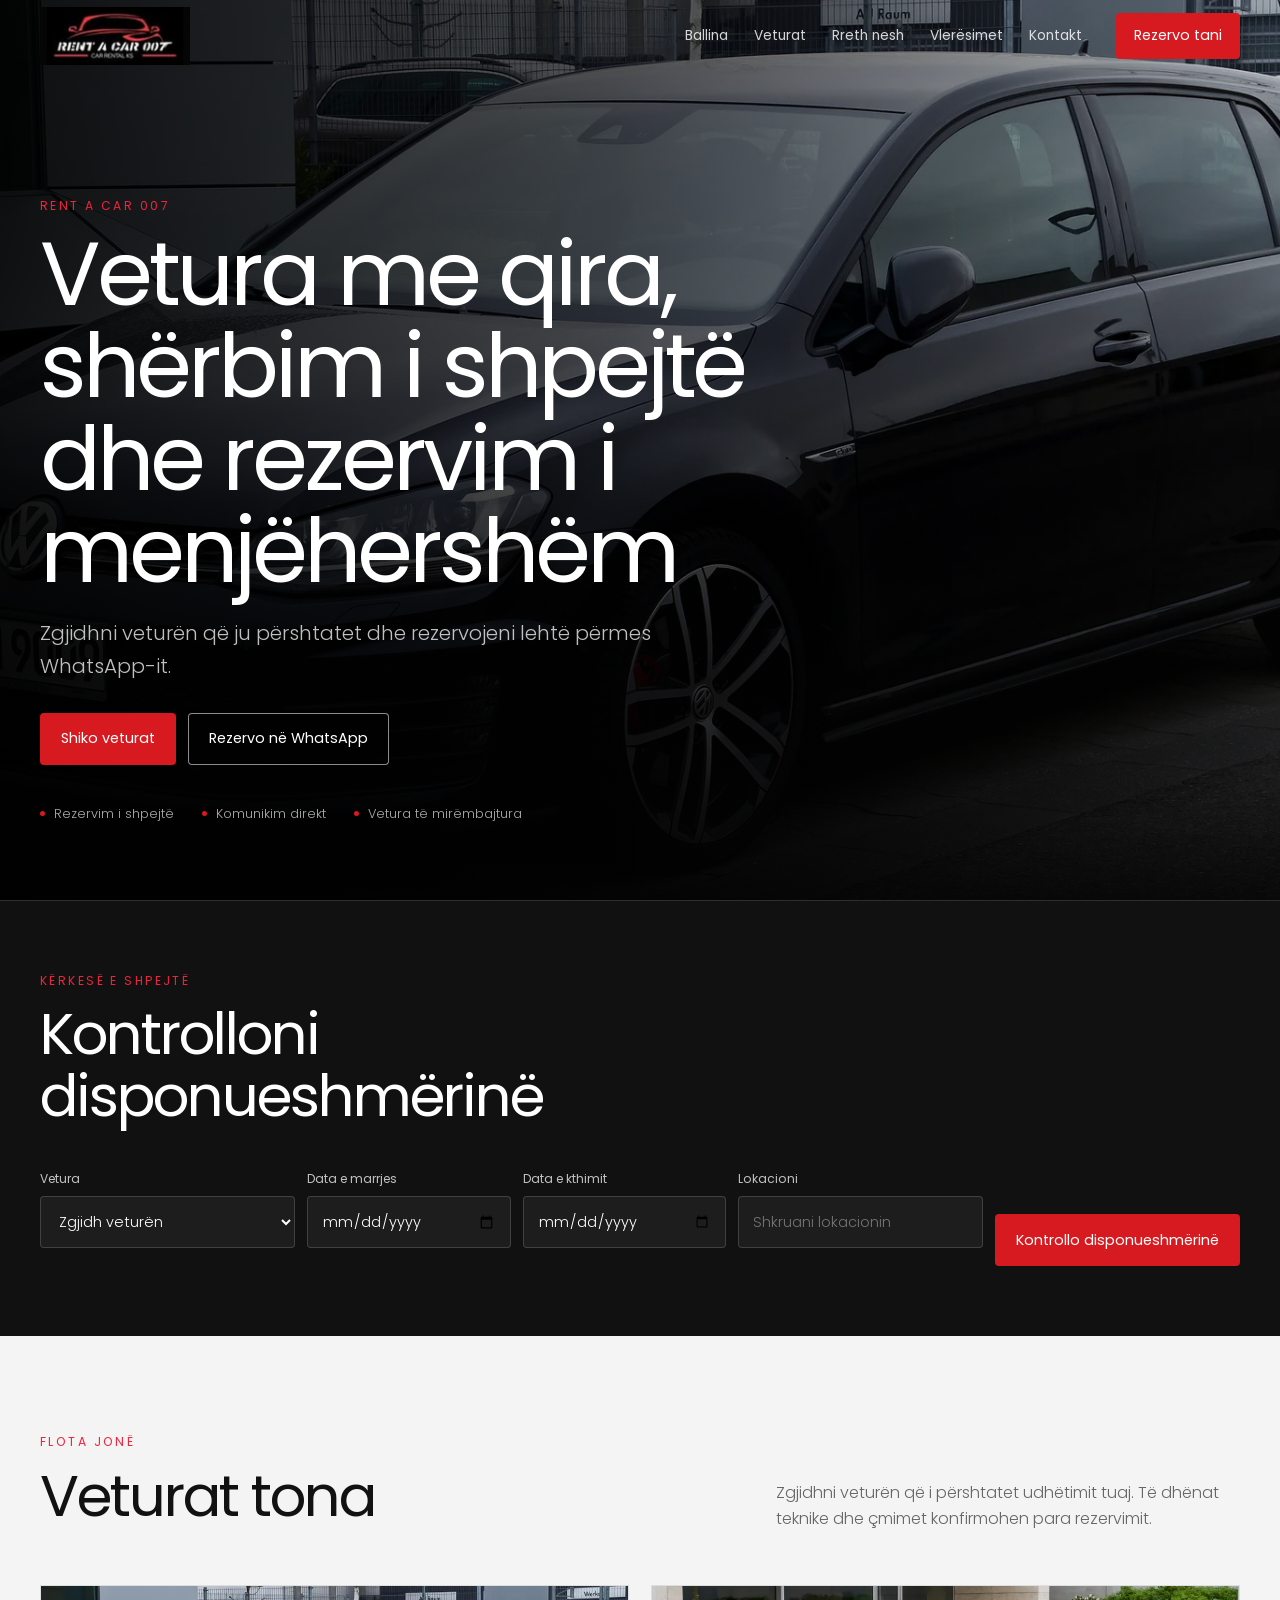
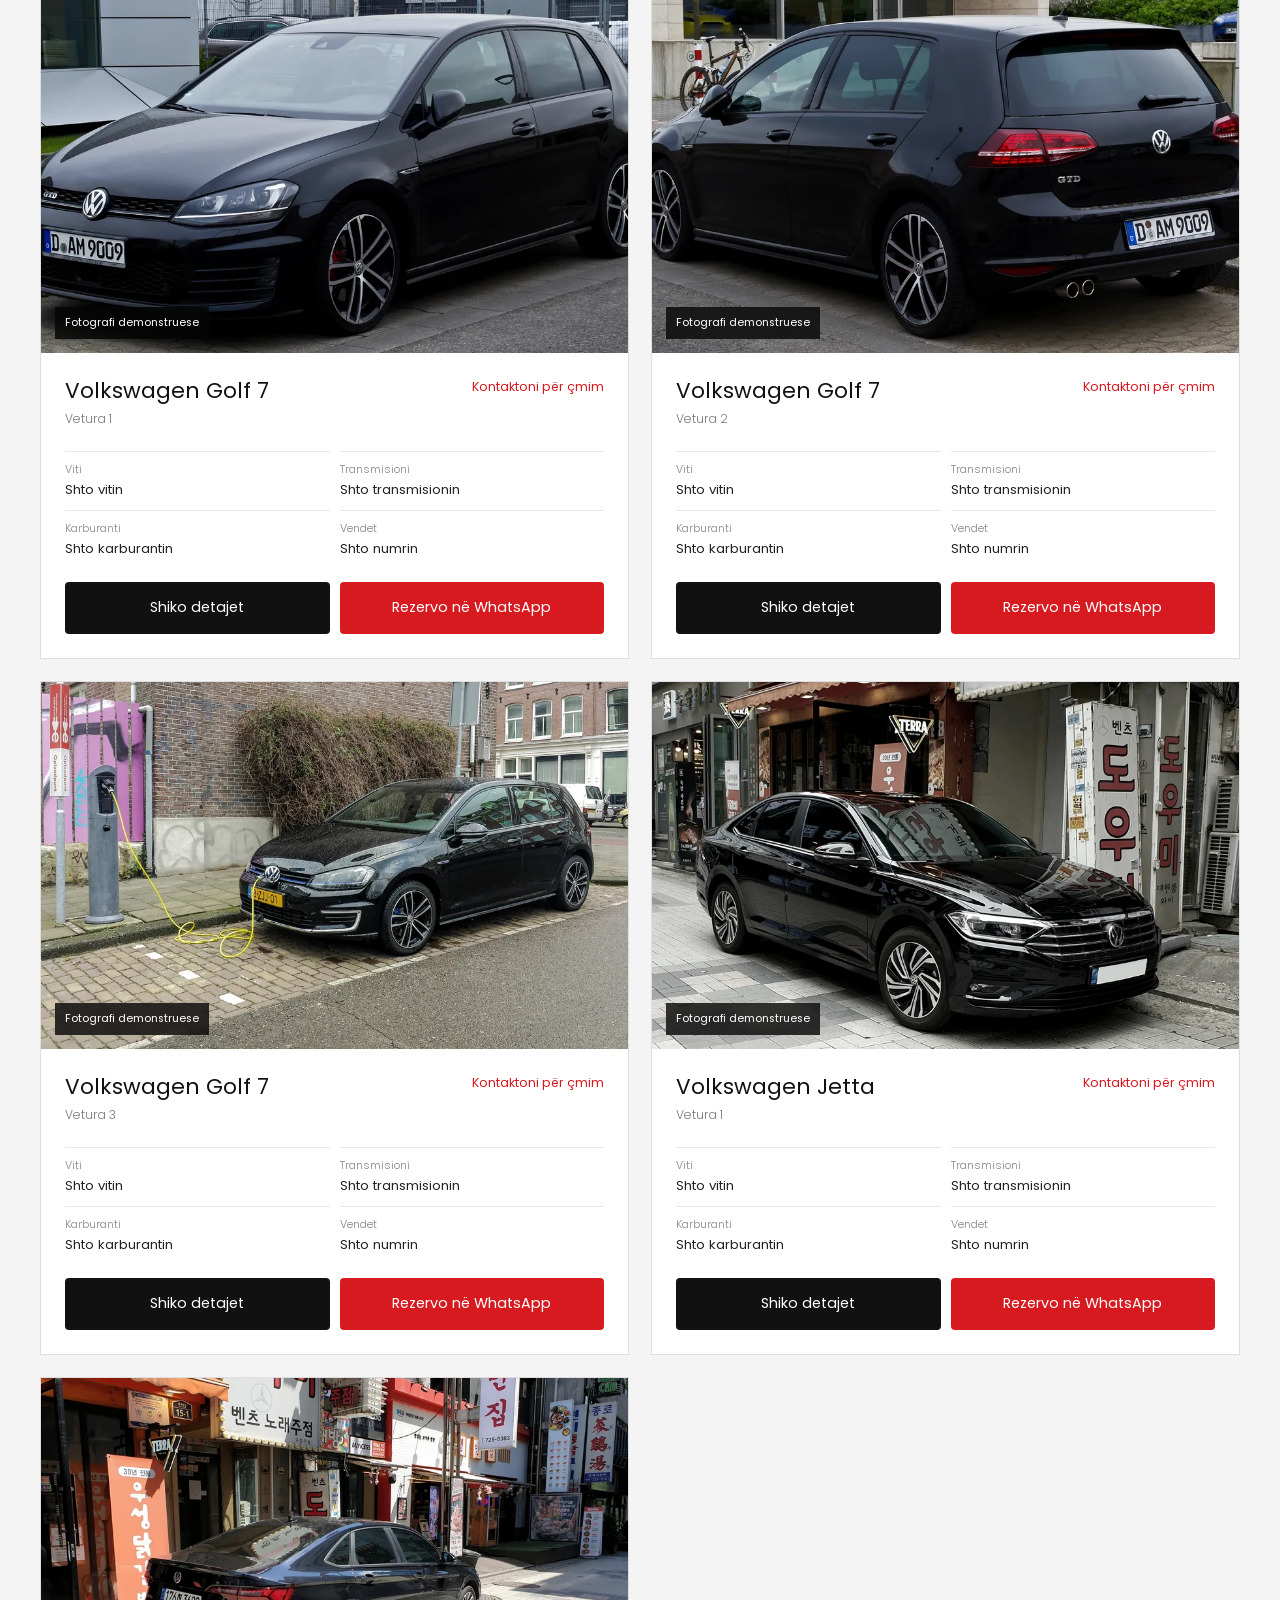
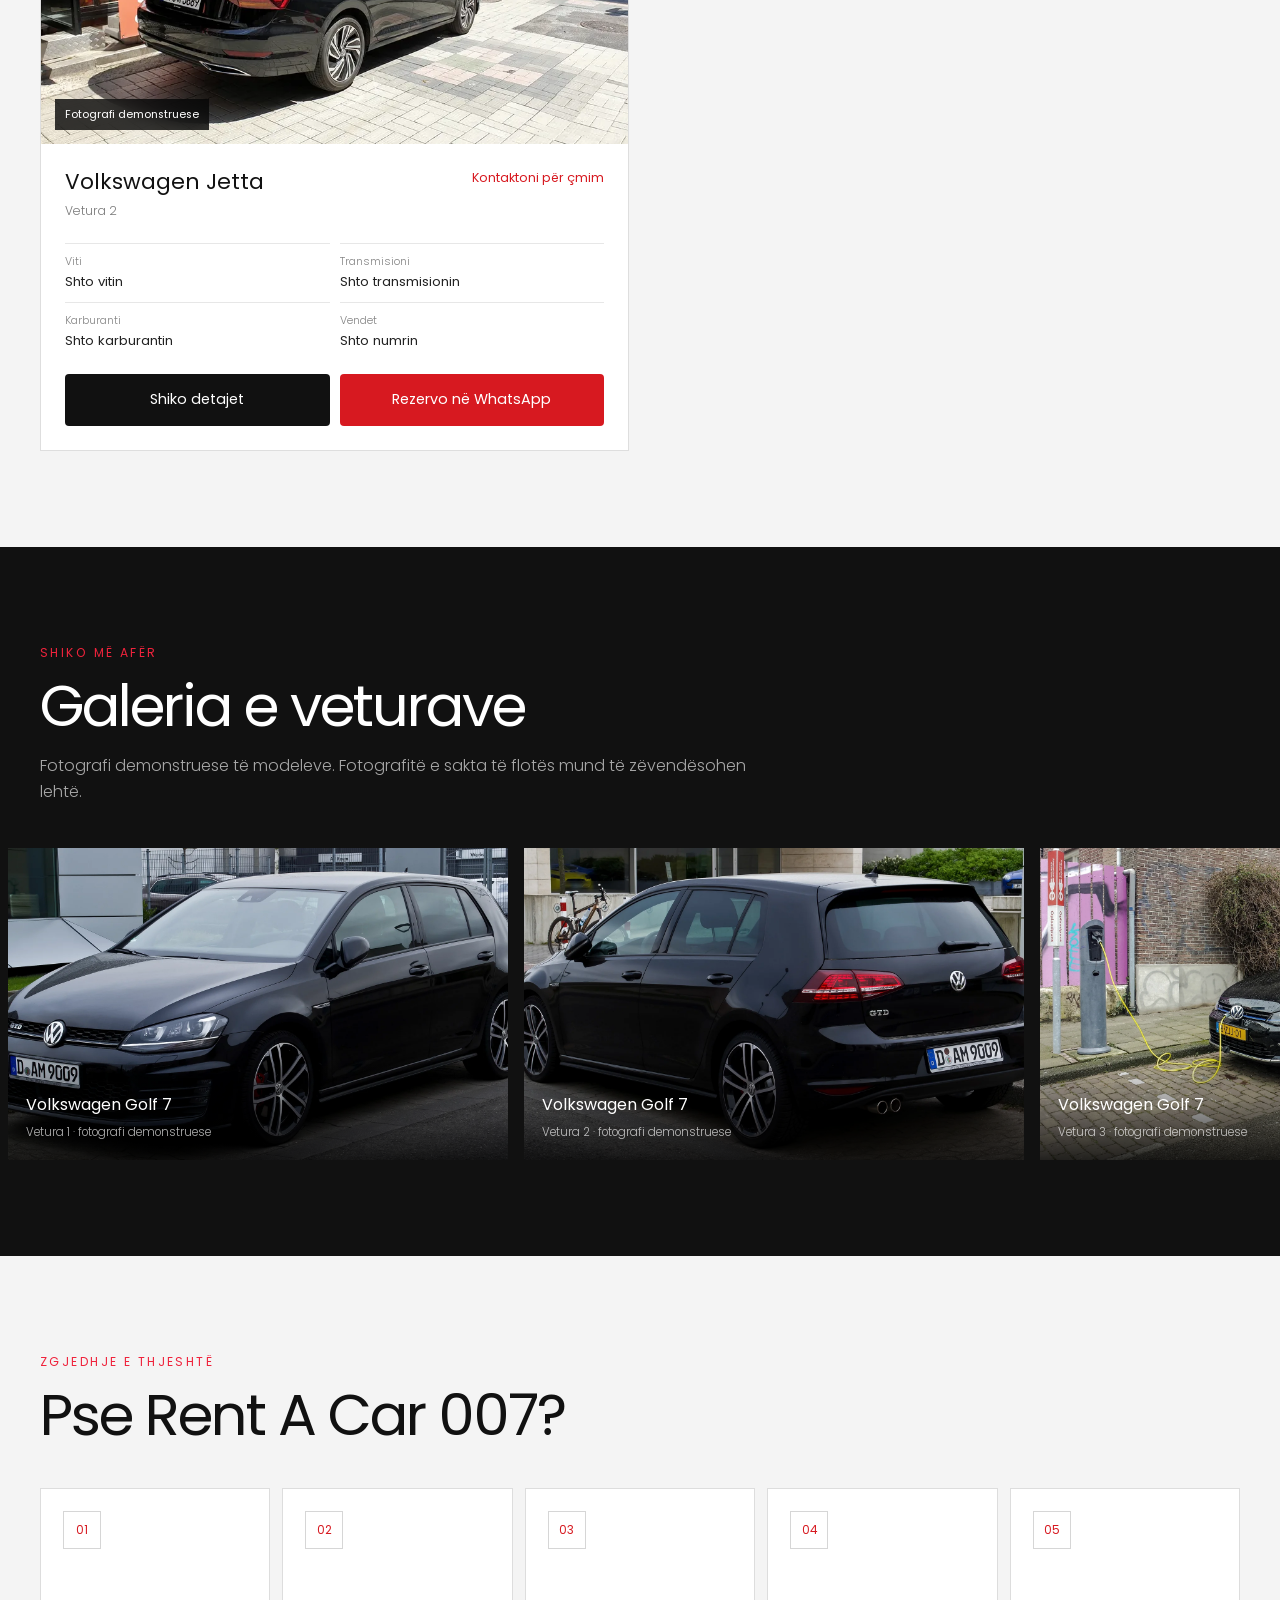
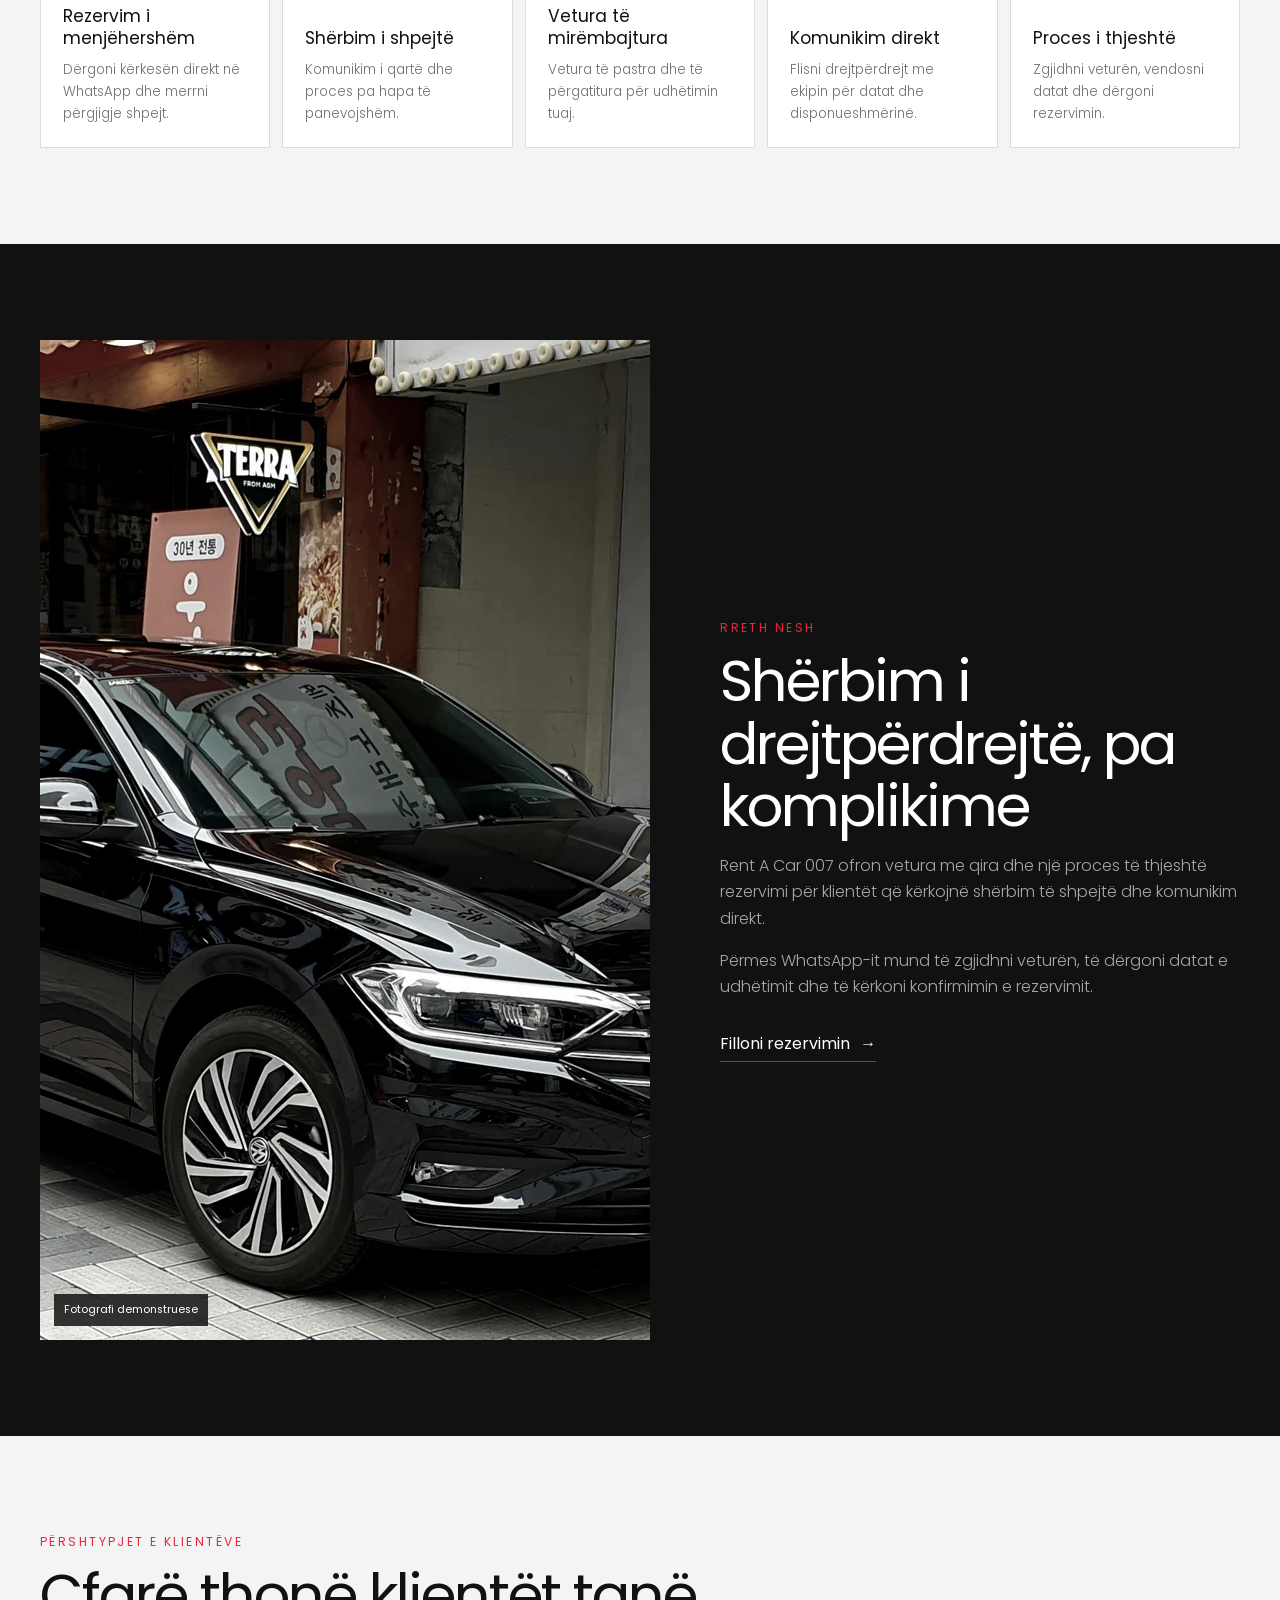
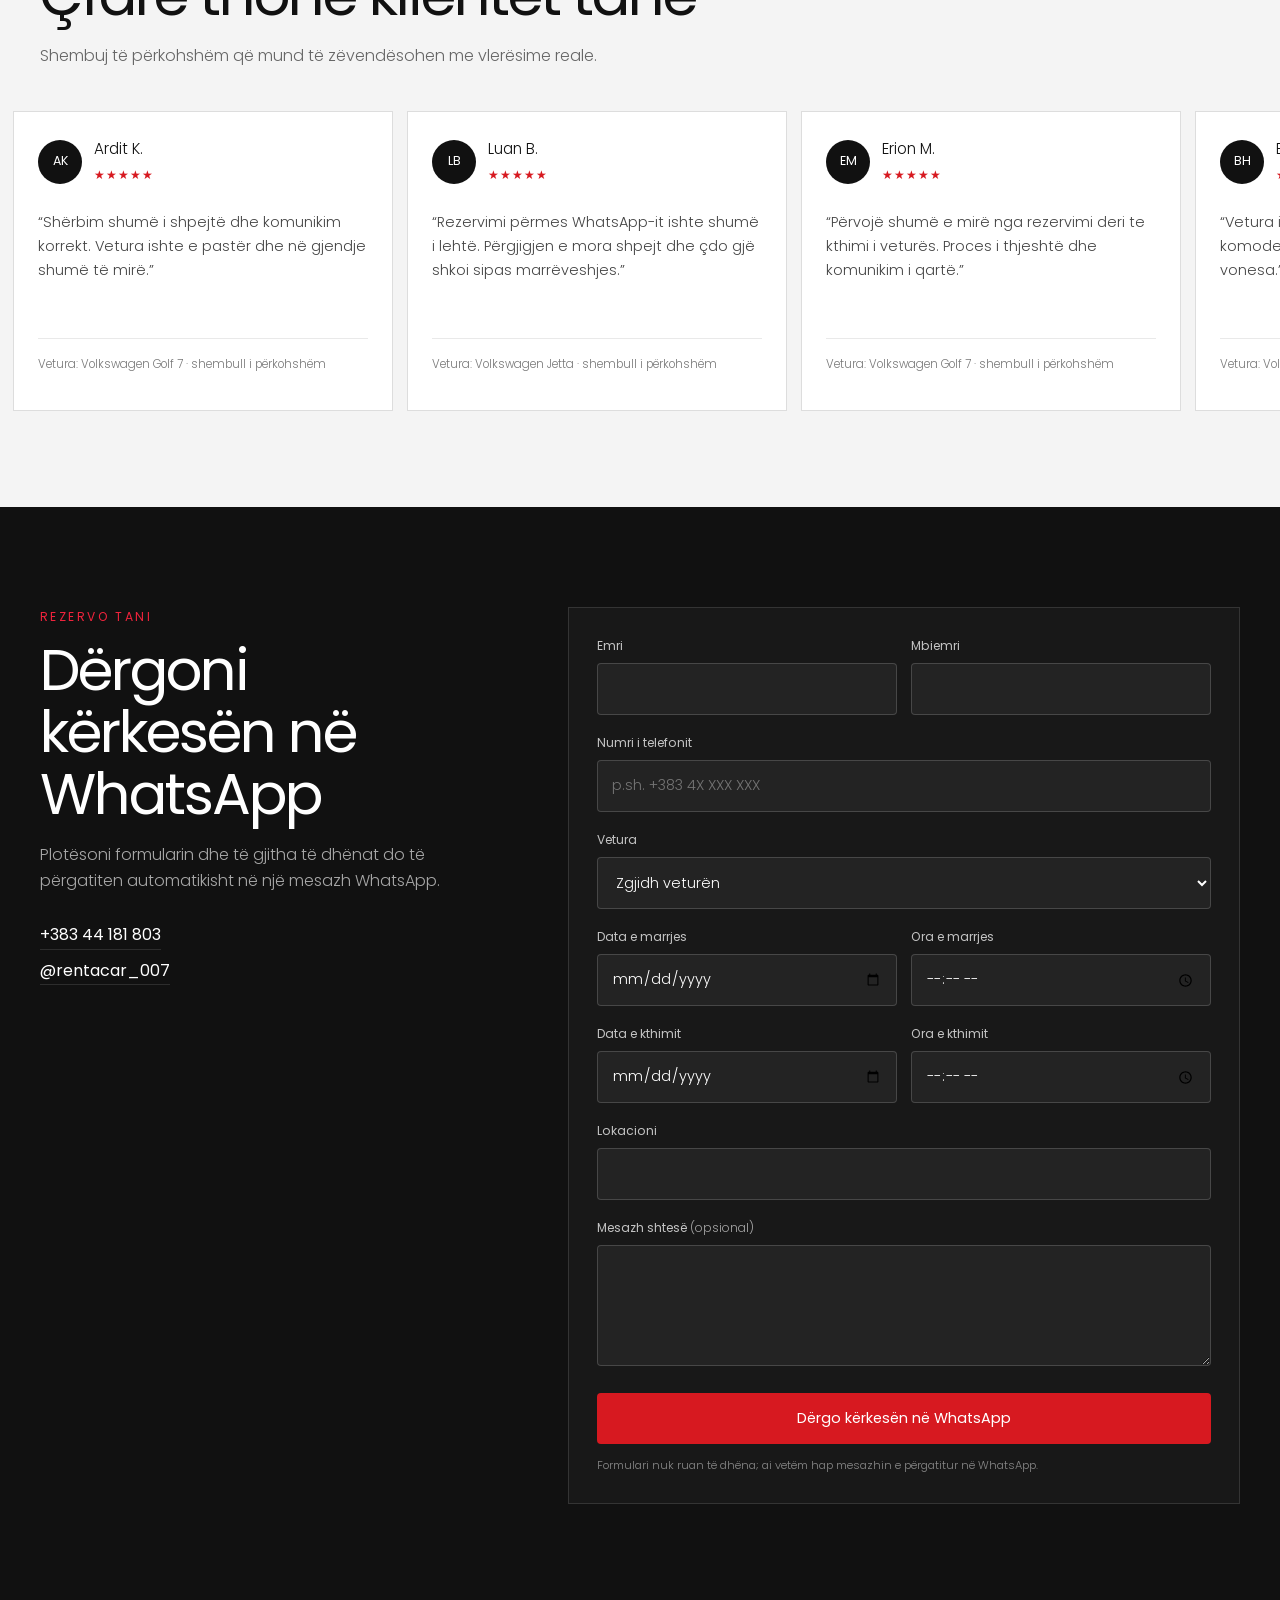
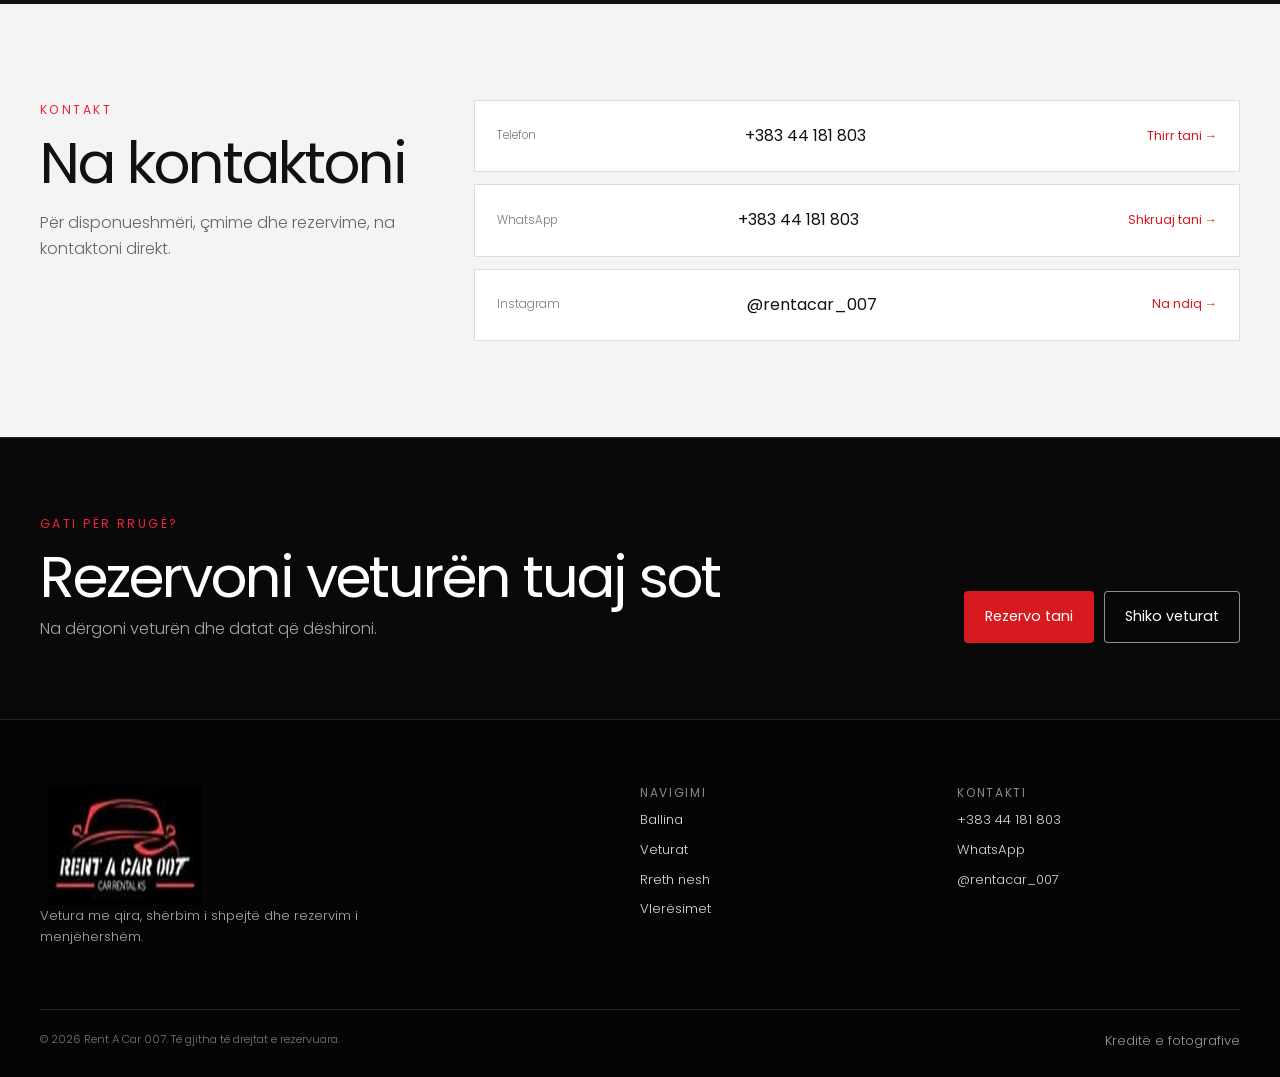
==== index.html @ 832dd508 "x" ====
<!doctype html>
<html lang="sq">
<head>
  <meta charset="utf-8">
  <meta name="viewport" content="width=device-width, initial-scale=1, viewport-fit=cover">
  <meta name="theme-color" content="#050505">
  <meta name="description" content="Rent A Car 007 — vetura me qira, shërbim i shpejtë dhe rezervim i menjëhershëm përmes WhatsApp-it.">
  <meta property="og:title" content="Rent A Car 007 | Vetura me qira">
  <meta property="og:description" content="Zgjidhni veturën dhe rezervojeni shpejt përmes WhatsApp-it.">
  <meta property="og:image" content="assets/images/golf-front.webp">
  <title>Rent A Car 007 | Vetura me qira</title>
  <link rel="icon" href="assets/images/favicon.png">
  <link rel="preconnect" href="https://fonts.googleapis.com">
  <link rel="preconnect" href="https://fonts.gstatic.com" crossorigin>
  <link href="https://fonts.googleapis.com/css2?family=Poppins:wght@300;400&display=swap" rel="stylesheet">
  <link rel="stylesheet" href="styles.css">
</head>
<body>
  <a class="skip-link" href="#main">Kalo te përmbajtja</a>

  <header class="site-header" id="header">
    <div class="container header-inner">
      <a class="brand" href="#ballina" aria-label="Rent A Car 007 — Ballina">
        <img src="assets/images/logo-header.webp" alt="Logo Rent A Car 007" width="310" height="120">
      </a>

      <nav class="desktop-nav" aria-label="Navigimi kryesor">
        <a href="#ballina">Ballina</a>
        <a href="#veturat">Veturat</a>
        <a href="#rreth-nesh">Rreth nesh</a>
        <a href="#vleresimet">Vlerësimet</a>
        <a href="#kontakt">Kontakt</a>
      </nav>

      <a class="button button-primary desktop-cta" href="#rezervimi">Rezervo tani</a>

      <button class="menu-toggle" type="button" aria-label="Hap menynë" aria-expanded="false" aria-controls="mobile-menu">
        <span></span><span></span><span></span>
      </button>
    </div>

    <div class="mobile-menu" id="mobile-menu" hidden>
      <nav aria-label="Navigimi në telefon">
        <a href="#ballina">Ballina</a>
        <a href="#veturat">Veturat</a>
        <a href="#rreth-nesh">Rreth nesh</a>
        <a href="#vleresimet">Vlerësimet</a>
        <a href="#kontakt">Kontakt</a>
        <a class="button button-primary" href="#rezervimi">Rezervo tani</a>
      </nav>
    </div>
  </header>

  <main id="main">
    <section class="hero" id="ballina" aria-labelledby="hero-title">
      <div class="hero-media" role="img" aria-label="Volkswagen Golf 7 i zi"></div>
      <div class="hero-shade"></div>
      <div class="container hero-content reveal">
        <p class="eyebrow">RENT A CAR 007</p>
        <h1 id="hero-title">Vetura me qira, shërbim i shpejtë dhe rezervim i menjëhershëm</h1>
        <p class="hero-copy">Zgjidhni veturën që ju përshtatet dhe rezervojeni lehtë përmes WhatsApp-it.</p>
        <div class="hero-actions">
          <a class="button button-primary" href="#veturat">Shiko veturat</a>
          <a class="button button-outline whatsapp-link" href="https://wa.me/38344181803?text=P%C3%ABrsh%C3%ABndetje%20Rent%20A%20Car%20007%2C%20jam%20i%20interesuar%20t%C3%AB%20rezervoj%20nj%C3%AB%20vetur%C3%AB.%20Ju%20lutem%20m%C3%AB%20tregoni%20cilat%20vetura%20jan%C3%AB%20t%C3%AB%20lira." target="_blank" rel="noopener">Rezervo në WhatsApp</a>
        </div>
        <div class="trust-row" aria-label="Përparësitë kryesore">
          <span>Rezervim i shpejtë</span>
          <span>Komunikim direkt</span>
          <span>Vetura të mirëmbajtura</span>
        </div>
      </div>
    </section>

    <section class="quick-booking section-dark" aria-labelledby="quick-title">
      <div class="container">
        <div class="section-heading reveal">
          <p class="eyebrow">KËRKESË E SHPEJTË</p>
          <h2 id="quick-title">Kontrolloni disponueshmërinë</h2>
        </div>
        <form class="booking-grid js-whatsapp-form reveal" data-form-type="quick" novalidate>
          <div class="field">
            <label for="quick-car">Vetura</label>
            <select id="quick-car" name="car" required>
              <option value="">Zgjidh veturën</option>
            </select>
            <small class="error"></small>
          </div>
          <div class="field">
            <label for="quick-pickup-date">Data e marrjes</label>
            <input id="quick-pickup-date" name="pickupDate" type="date" required>
            <small class="error"></small>
          </div>
          <div class="field">
            <label for="quick-return-date">Data e kthimit</label>
            <input id="quick-return-date" name="returnDate" type="date" required>
            <small class="error"></small>
          </div>
          <div class="field">
            <label for="quick-location">Lokacioni</label>
            <input id="quick-location" name="location" type="text" placeholder="Shkruani lokacionin" required>
            <small class="error"></small>
          </div>
          <button class="button button-primary booking-submit" type="submit">Kontrollo disponueshmërinë</button>
        </form>
      </div>
    </section>

    <section class="section" id="veturat" aria-labelledby="fleet-title">
      <div class="container">
        <div class="section-heading split-heading reveal">
          <div>
            <p class="eyebrow">FLOTA JONË</p>
            <h2 id="fleet-title">Veturat tona</h2>
          </div>
          <p>Zgjidhni veturën që i përshtatet udhëtimit tuaj. Të dhënat teknike dhe çmimet konfirmohen para rezervimit.</p>
        </div>
        <div class="fleet-grid" id="fleet-grid"></div>
      </div>
    </section>

    <section class="gallery-section section-dark" aria-labelledby="gallery-title">
      <div class="container">
        <div class="section-heading reveal">
          <p class="eyebrow">SHIKO MË AFËR</p>
          <h2 id="gallery-title">Galeria e veturave</h2>
          <p>Fotografi demonstruese të modeleve. Fotografitë e sakta të flotës mund të zëvendësohen lehtë.</p>
        </div>
      </div>
      <div class="marquee-shell js-marquee" data-speed="36" aria-label="Galeria lëvizëse e veturave">
        <div class="marquee-track gallery-track" id="gallery-track"></div>
      </div>
    </section>

    <section class="section benefits-section" aria-labelledby="benefits-title">
      <div class="container">
        <div class="section-heading reveal">
          <p class="eyebrow">ZGJEDHJE E THJESHTË</p>
          <h2 id="benefits-title">Pse Rent A Car 007?</h2>
        </div>
        <div class="benefit-grid">
          <article class="benefit-card reveal">
            <span class="line-icon" aria-hidden="true">01</span>
            <h3>Rezervim i menjëhershëm</h3>
            <p>Dërgoni kërkesën direkt në WhatsApp dhe merrni përgjigje shpejt.</p>
          </article>
          <article class="benefit-card reveal">
            <span class="line-icon" aria-hidden="true">02</span>
            <h3>Shërbim i shpejtë</h3>
            <p>Komunikim i qartë dhe proces pa hapa të panevojshëm.</p>
          </article>
          <article class="benefit-card reveal">
            <span class="line-icon" aria-hidden="true">03</span>
            <h3>Vetura të mirëmbajtura</h3>
            <p>Vetura të pastra dhe të përgatitura për udhëtimin tuaj.</p>
          </article>
          <article class="benefit-card reveal">
            <span class="line-icon" aria-hidden="true">04</span>
            <h3>Komunikim direkt</h3>
            <p>Flisni drejtpërdrejt me ekipin për datat dhe disponueshmërinë.</p>
          </article>
          <article class="benefit-card reveal">
            <span class="line-icon" aria-hidden="true">05</span>
            <h3>Proces i thjeshtë</h3>
            <p>Zgjidhni veturën, vendosni datat dhe dërgoni rezervimin.</p>
          </article>
        </div>
      </div>
    </section>

    <section class="about-section section-dark" id="rreth-nesh" aria-labelledby="about-title">
      <div class="container about-grid">
        <div class="about-media reveal">
          <img src="assets/images/jetta-front.webp" alt="Volkswagen Jetta i zi" width="1600" height="1000" loading="lazy">
          <span class="photo-note">Fotografi demonstruese</span>
        </div>
        <div class="about-copy reveal">
          <p class="eyebrow">RRETH NESH</p>
          <h2 id="about-title">Shërbim i drejtpërdrejtë, pa komplikime</h2>
          <p>Rent A Car 007 ofron vetura me qira dhe një proces të thjeshtë rezervimi për klientët që kërkojnë shërbim të shpejtë dhe komunikim direkt.</p>
          <p>Përmes WhatsApp-it mund të zgjidhni veturën, të dërgoni datat e udhëtimit dhe të kërkoni konfirmimin e rezervimit.</p>
          <a class="text-link" href="#rezervimi">Filloni rezervimin <span aria-hidden="true">→</span></a>
        </div>
      </div>
    </section>

    <section class="section reviews-section" id="vleresimet" aria-labelledby="reviews-title">
      <div class="container">
        <div class="section-heading reveal">
          <p class="eyebrow">PËRSHTYPJET E KLIENTËVE</p>
          <h2 id="reviews-title">Çfarë thonë klientët tanë</h2>
          <p>Shembuj të përkohshëm që mund të zëvendësohen me vlerësime reale.</p>
        </div>
      </div>
      <div class="marquee-shell js-marquee" data-speed="24" aria-label="Vlerësime lëvizëse të klientëve">
        <div class="marquee-track review-track" id="review-track"></div>
      </div>
    </section>

    <section class="reservation-section section-dark" id="rezervimi" aria-labelledby="reservation-title">
      <div class="container reservation-grid">
        <div class="reservation-intro reveal">
          <p class="eyebrow">REZERVO TANI</p>
          <h2 id="reservation-title">Dërgoni kërkesën në WhatsApp</h2>
          <p>Plotësoni formularin dhe të gjitha të dhënat do të përgatiten automatikisht në një mesazh WhatsApp.</p>
          <div class="reservation-contact">
            <a href="tel:+38344181803">+383 44 181 803</a>
            <a href="https://instagram.com/rentacar_007" target="_blank" rel="noopener">@rentacar_007</a>
          </div>
        </div>

        <form class="reservation-form js-whatsapp-form reveal" data-form-type="full" novalidate>
          <div class="form-two">
            <div class="field">
              <label for="first-name">Emri</label>
              <input id="first-name" name="firstName" type="text" autocomplete="given-name" required>
              <small class="error"></small>
            </div>
            <div class="field">
              <label for="last-name">Mbiemri</label>
              <input id="last-name" name="lastName" type="text" autocomplete="family-name" required>
              <small class="error"></small>
            </div>
          </div>
          <div class="field">
            <label for="phone">Numri i telefonit</label>
            <input id="phone" name="phone" type="tel" autocomplete="tel" placeholder="p.sh. +383 4X XXX XXX" required>
            <small class="error"></small>
          </div>
          <div class="field">
            <label for="full-car">Vetura</label>
            <select id="full-car" name="car" required>
              <option value="">Zgjidh veturën</option>
            </select>
            <small class="error"></small>
          </div>
          <div class="form-two">
            <div class="field">
              <label for="pickup-date">Data e marrjes</label>
              <input id="pickup-date" name="pickupDate" type="date" required>
              <small class="error"></small>
            </div>
            <div class="field">
              <label for="pickup-time">Ora e marrjes</label>
              <input id="pickup-time" name="pickupTime" type="time" required>
              <small class="error"></small>
            </div>
          </div>
          <div class="form-two">
            <div class="field">
              <label for="return-date">Data e kthimit</label>
              <input id="return-date" name="returnDate" type="date" required>
              <small class="error"></small>
            </div>
            <div class="field">
              <label for="return-time">Ora e kthimit</label>
              <input id="return-time" name="returnTime" type="time" required>
              <small class="error"></small>
            </div>
          </div>
          <div class="field">
            <label for="location">Lokacioni</label>
            <input id="location" name="location" type="text" required>
            <small class="error"></small>
          </div>
          <div class="field">
            <label for="message">Mesazh shtesë <span>(opsional)</span></label>
            <textarea id="message" name="message" rows="4"></textarea>
            <small class="error"></small>
          </div>
          <button class="button button-primary button-wide" type="submit">Dërgo kërkesën në WhatsApp</button>
          <p class="form-note">Formulari nuk ruan të dhëna; ai vetëm hap mesazhin e përgatitur në WhatsApp.</p>
        </form>
      </div>
    </section>

    <section class="section contact-section" id="kontakt" aria-labelledby="contact-title">
      <div class="container contact-grid">
        <div class="section-heading reveal">
          <p class="eyebrow">KONTAKT</p>
          <h2 id="contact-title">Na kontaktoni</h2>
          <p>Për disponueshmëri, çmime dhe rezervime, na kontaktoni direkt.</p>
        </div>
        <div class="contact-cards">
          <a class="contact-card reveal" href="tel:+38344181803">
            <span>Telefon</span>
            <strong>+383 44 181 803</strong>
            <em>Thirr tani →</em>
          </a>
          <a class="contact-card reveal" href="https://wa.me/38344181803" target="_blank" rel="noopener">
            <span>WhatsApp</span>
            <strong>+383 44 181 803</strong>
            <em>Shkruaj tani →</em>
          </a>
          <a class="contact-card reveal" href="https://instagram.com/rentacar_007" target="_blank" rel="noopener">
            <span>Instagram</span>
            <strong>@rentacar_007</strong>
            <em>Na ndiq →</em>
          </a>
        </div>
      </div>
    </section>

    <section class="final-cta">
      <div class="container final-cta-inner reveal">
        <div>
          <p class="eyebrow">GATI PËR RRUGË?</p>
          <h2>Rezervoni veturën tuaj sot</h2>
          <p>Na dërgoni veturën dhe datat që dëshironi.</p>
        </div>
        <div class="final-actions">
          <a class="button button-primary" href="#rezervimi">Rezervo tani</a>
          <a class="button button-outline" href="#veturat">Shiko veturat</a>
        </div>
      </div>
    </section>
  </main>

  <footer class="site-footer">
    <div class="container footer-grid">
      <div class="footer-brand">
        <img src="assets/images/logo-header.webp" alt="Rent A Car 007" width="310" height="120" loading="lazy">
        <p>Vetura me qira, shërbim i shpejtë dhe rezervim i menjëhershëm.</p>
      </div>
      <div>
        <h3>Navigimi</h3>
        <a href="#ballina">Ballina</a>
        <a href="#veturat">Veturat</a>
        <a href="#rreth-nesh">Rreth nesh</a>
        <a href="#vleresimet">Vlerësimet</a>
      </div>
      <div>
        <h3>Kontakti</h3>
        <a href="tel:+38344181803">+383 44 181 803</a>
        <a href="https://wa.me/38344181803" target="_blank" rel="noopener">WhatsApp</a>
        <a href="https://instagram.com/rentacar_007" target="_blank" rel="noopener">@rentacar_007</a>
      </div>
    </div>
    <div class="container footer-bottom">
      <p>© 2026 Rent A Car 007. Të gjitha të drejtat e rezervuara.</p>
      <a href="credits.html">Kreditë e fotografive</a>
    </div>
  </footer>

  <a class="mobile-whatsapp" href="https://wa.me/38344181803?text=P%C3%ABrsh%C3%ABndetje%20Rent%20A%20Car%20007%2C%20d%C3%ABshiroj%20t%C3%AB%20rezervoj%20nj%C3%AB%20vetur%C3%AB." target="_blank" rel="noopener" aria-label="Rezervo në WhatsApp">
    <span aria-hidden="true">◉</span> Rezervo në WhatsApp
  </a>

  <noscript>
    <div class="noscript">Aktivizoni JavaScript-in për formularët dhe slideshow-t lëvizës.</div>
  </noscript>

  <script src="script.js"></script>
</body>
</html>
---- styles.css ----
:root {
  --black: #050505;
  --charcoal: #111111;
  --charcoal-2: #181818;
  --red: #d71920;
  --red-bright: #ef233c;
  --white: #ffffff;
  --soft: #f4f4f4;
  --muted: #a7a7a7;
  --border: rgba(255,255,255,.12);
  --page: min(1200px, calc(100% - 40px));
  --header-height: 72px;
  --radius: 10px;
}

* { box-sizing: border-box; }
html { scroll-behavior: smooth; }
body {
  margin: 0;
  min-width: 320px;
  overflow-x: hidden;
  background: var(--black);
  color: var(--white);
  font-family: "Poppins", Arial, sans-serif;
  font-weight: 300;
  line-height: 1.65;
}
body.menu-open { overflow: hidden; }
img { display: block; max-width: 100%; }
a { color: inherit; text-decoration: none; }
button, input, select, textarea { font: inherit; font-weight: 300; }
button, a { -webkit-tap-highlight-color: transparent; }
button { color: inherit; }

.skip-link {
  position: fixed;
  left: 16px;
  top: -80px;
  z-index: 1000;
  background: var(--red);
  color: white;
  padding: 10px 14px;
  transition: top .2s ease;
}
.skip-link:focus { top: 16px; }

.container { width: var(--page); margin-inline: auto; }
.section { padding: 96px 0; background: var(--soft); color: #111; }
.section-dark { background: var(--charcoal); color: var(--white); }
.eyebrow {
  margin: 0 0 12px;
  color: var(--red-bright);
  font-size: .76rem;
  font-weight: 400;
  letter-spacing: .2em;
}
h1, h2, h3, p { margin-top: 0; }
h1, h2, h3, strong { font-weight: 400; }
h1 { max-width: 880px; margin-bottom: 20px; font-size: clamp(2.25rem, 7vw, 5.7rem); line-height: 1.03; letter-spacing: -.045em; }
h2 { margin-bottom: 16px; font-size: clamp(2rem, 4.5vw, 4rem); line-height: 1.08; letter-spacing: -.035em; }
h3 { margin-bottom: 9px; font-size: 1.08rem; line-height: 1.3; }
p { color: inherit; }
.section-heading { max-width: 720px; margin-bottom: 42px; }
.section-heading > p:last-child { color: #666; }
.section-dark .section-heading > p:last-child { color: var(--muted); }
.split-heading { max-width: none; display: grid; grid-template-columns: 1.2fr .8fr; align-items: end; gap: 40px; }
.split-heading > p { max-width: 500px; margin-bottom: 10px; }

.button {
  display: inline-flex;
  min-height: 50px;
  align-items: center;
  justify-content: center;
  gap: 9px;
  border: 1px solid transparent;
  border-radius: 4px;
  padding: 13px 20px;
  font-size: .9rem;
  font-weight: 400;
  cursor: pointer;
  transition: transform .2s ease, background .2s ease, border-color .2s ease;
}
.button:hover { transform: translateY(-2px); }
.button:focus-visible, a:focus-visible, input:focus-visible, select:focus-visible, textarea:focus-visible, button:focus-visible { outline: 2px solid var(--red-bright); outline-offset: 3px; }
.button-primary { background: var(--red); color: white; }
.button-primary:hover { background: var(--red-bright); }
.button-outline { border-color: rgba(255,255,255,.55); background: rgba(5,5,5,.25); color: white; backdrop-filter: blur(10px); }
.button-outline:hover { border-color: white; background: rgba(255,255,255,.08); }
.button-wide { width: 100%; }

.site-header {
  position: fixed;
  inset: 0 0 auto;
  z-index: 100;
  border-bottom: 1px solid transparent;
  transition: background .25s ease, border-color .25s ease, backdrop-filter .25s ease;
}
.site-header.scrolled { background: rgba(5,5,5,.92); border-color: var(--border); backdrop-filter: blur(16px); }
.header-inner { min-height: var(--header-height); display: flex; align-items: center; gap: 26px; }
.brand { flex: 0 0 auto; width: 150px; }
.brand img { width: 100%; height: auto; }
.desktop-nav { display: flex; align-items: center; gap: 26px; margin-left: auto; }
.desktop-nav a { position: relative; color: rgba(255,255,255,.82); font-size: .86rem; font-weight: 400; }
.desktop-nav a::after { content: ""; position: absolute; left: 0; right: 100%; bottom: -8px; height: 1px; background: var(--red); transition: right .2s ease; }
.desktop-nav a:hover::after { right: 0; }
.desktop-cta { margin-left: 8px; min-height: 44px; padding: 10px 17px; }
.menu-toggle { display: none; width: 44px; height: 44px; margin-left: auto; border: 1px solid var(--border); border-radius: 4px; background: rgba(255,255,255,.04); align-items: center; justify-content: center; flex-direction: column; gap: 5px; cursor: pointer; }
.menu-toggle span { width: 20px; height: 1px; background: white; transition: transform .2s ease, opacity .2s ease; }
.menu-toggle[aria-expanded="true"] span:nth-child(1) { transform: translateY(6px) rotate(45deg); }
.menu-toggle[aria-expanded="true"] span:nth-child(2) { opacity: 0; }
.menu-toggle[aria-expanded="true"] span:nth-child(3) { transform: translateY(-6px) rotate(-45deg); }
.mobile-menu { background: rgba(5,5,5,.98); border-top: 1px solid var(--border); }
.mobile-menu nav { width: var(--page); height: calc(100dvh - var(--header-height)); margin: auto; display: flex; flex-direction: column; padding: 24px 0 38px; }
.mobile-menu nav > a:not(.button) { padding: 16px 0; border-bottom: 1px solid var(--border); font-size: 1.2rem; font-weight: 400; }
.mobile-menu .button { margin-top: auto; }

.hero { position: relative; min-height: 760px; height: 100svh; display: flex; align-items: flex-end; overflow: hidden; }
.hero-media, .hero-shade { position: absolute; inset: 0; }
.hero-media { background: url("assets/images/golf-front.webp") center 58% / cover no-repeat; transform: scale(1.04); animation: heroZoom 16s ease-in-out infinite alternate; }
.hero-shade { background: linear-gradient(90deg, rgba(0,0,0,.91) 0%, rgba(0,0,0,.64) 48%, rgba(0,0,0,.2) 100%), linear-gradient(0deg, rgba(5,5,5,.94) 0%, transparent 55%); }
.hero-content { position: relative; z-index: 2; padding-top: 150px; padding-bottom: 76px; }
.hero-copy { max-width: 660px; margin-bottom: 30px; color: rgba(255,255,255,.75); font-size: clamp(1rem, 2vw, 1.25rem); }
.hero-actions { display: flex; flex-wrap: wrap; gap: 12px; }
.trust-row { display: flex; flex-wrap: wrap; gap: 10px 28px; margin-top: 38px; color: rgba(255,255,255,.68); font-size: .8rem; }
.trust-row span { position: relative; padding-left: 14px; }
.trust-row span::before { content: ""; position: absolute; left: 0; top: .62em; width: 5px; height: 5px; border-radius: 50%; background: var(--red); }
@keyframes heroZoom { to { transform: scale(1.09); } }

.quick-booking { padding: 70px 0; border-top: 1px solid var(--border); }
.booking-grid { display: grid; grid-template-columns: 1.25fr 1fr 1fr 1.2fr auto; align-items: end; gap: 12px; }
.booking-submit { min-height: 52px; }
.field { position: relative; }
.field label { display: block; margin-bottom: 7px; color: rgba(255,255,255,.74); font-size: .76rem; font-weight: 400; }
.field label span { color: var(--muted); font-weight: 300; }
.field input, .field select, .field textarea {
  width: 100%;
  min-height: 52px;
  border: 1px solid rgba(255,255,255,.16);
  border-radius: 4px;
  background: rgba(255,255,255,.05);
  color: white;
  padding: 12px 14px;
  font-size: .9rem;
  outline: none;
  transition: border-color .2s ease, background .2s ease;
}
.field textarea { resize: vertical; }
.field input:focus, .field select:focus, .field textarea:focus { border-color: var(--red); background: rgba(255,255,255,.08); }
.field select option { color: #111; background: white; }
.field .error { display: block; min-height: 18px; padding-top: 3px; color: #ff8790; font-size: .7rem; }
.field.invalid input, .field.invalid select, .field.invalid textarea { border-color: #ff5865; }

.fleet-grid { display: grid; grid-template-columns: repeat(2, minmax(0,1fr)); gap: 22px; }
.vehicle-card { background: white; border: 1px solid #dedede; overflow: hidden; transition: transform .25s ease, box-shadow .25s ease; }
.vehicle-card:hover { transform: translateY(-5px); box-shadow: 0 20px 50px rgba(0,0,0,.12); }
.vehicle-image { position: relative; aspect-ratio: 16/10; overflow: hidden; background: #ddd; }
.vehicle-image img { width: 100%; height: 100%; object-fit: cover; transition: transform .45s ease; }
.vehicle-card:hover .vehicle-image img { transform: scale(1.035); }
.vehicle-badge, .photo-note { position: absolute; left: 14px; bottom: 14px; background: rgba(5,5,5,.8); color: white; padding: 7px 10px; font-size: .68rem; font-weight: 400; backdrop-filter: blur(8px); }
.vehicle-body { padding: 24px; }
.vehicle-top { display: flex; align-items: start; justify-content: space-between; gap: 20px; }
.vehicle-top h3 { margin-bottom: 4px; font-size: 1.35rem; }
.vehicle-code { margin: 0; color: #777; font-size: .76rem; }
.vehicle-price { flex: 0 0 auto; color: var(--red); font-size: .78rem; font-weight: 400; text-align: right; }
.spec-grid { display: grid; grid-template-columns: repeat(2,minmax(0,1fr)); gap: 10px; margin: 22px 0; }
.spec { border-top: 1px solid #e7e7e7; padding-top: 9px; }
.spec span { display: block; color: #858585; font-size: .68rem; }
.spec strong { display: block; color: #222; font-size: .82rem; }
.vehicle-actions { display: grid; grid-template-columns: 1fr 1fr; gap: 10px; }
.vehicle-actions .button { min-height: 46px; }
.button-dark { background: #111; color: white; }
.button-dark:hover { background: #222; }

.gallery-section { padding: 96px 0; overflow: hidden; }
.marquee-shell { width: 100%; overflow: hidden; cursor: grab; touch-action: pan-y; user-select: none; }
.marquee-shell.dragging { cursor: grabbing; }
.marquee-track { display: flex; width: max-content; will-change: transform; }
.gallery-track { gap: 16px; padding-inline: 20px; }
.gallery-item { position: relative; flex: 0 0 clamp(270px, 64vw, 500px); aspect-ratio: 16/10; overflow: hidden; background: #222; }
.gallery-item img { width: 100%; height: 100%; object-fit: cover; pointer-events: none; }
.gallery-caption { position: absolute; inset: auto 0 0; padding: 38px 18px 16px; background: linear-gradient(transparent, rgba(0,0,0,.82)); color: white; }
.gallery-caption strong { display: block; }
.gallery-caption span { color: rgba(255,255,255,.7); font-size: .72rem; }

.benefit-grid { display: grid; grid-template-columns: repeat(5,minmax(0,1fr)); gap: 12px; }
.benefit-card { min-height: 260px; display: flex; flex-direction: column; border: 1px solid #ddd; background: white; padding: 22px; }
.line-icon { display: grid; width: 38px; height: 38px; place-items: center; border: 1px solid #d6d6d6; color: var(--red); font-size: .72rem; font-weight: 400; }
.benefit-card h3 { margin-top: auto; }
.benefit-card p { margin: 0; color: #707070; font-size: .84rem; }

.about-section { padding: 96px 0; }
.about-grid { display: grid; grid-template-columns: 1.08fr .92fr; gap: 70px; align-items: center; }
.about-media { position: relative; min-width: 0; }
.about-media img { width: 100%; aspect-ratio: 16/11; object-fit: cover; }
.about-copy p:not(.eyebrow) { color: var(--muted); }
.text-link { display: inline-flex; gap: 10px; margin-top: 14px; color: white; border-bottom: 1px solid var(--red); padding-bottom: 4px; font-weight: 400; }

.reviews-section { overflow: hidden; }
.review-track { gap: 14px; padding-inline: 20px; }
.review-card { flex: 0 0 clamp(290px, 82vw, 380px); min-height: 300px; display: flex; flex-direction: column; border: 1px solid #ddd; background: white; padding: 24px; }
.review-head { display: flex; align-items: center; gap: 12px; }
.avatar { display: grid; flex: 0 0 44px; width: 44px; height: 44px; place-items: center; border-radius: 50%; background: #111; color: white; font-size: .78rem; font-weight: 400; line-height: 1; }
.review-name { margin: 0; font-size: .95rem; }
.stars { color: var(--red); letter-spacing: .08em; font-size: .78rem; }
.review-text { margin: 24px 0; color: #444; font-size: .9rem; }
.review-car { margin-top: auto; padding-top: 16px; border-top: 1px solid #e9e9e9; color: #777; font-size: .72rem; }

.reservation-section { padding: 100px 0; }
.reservation-grid { display: grid; grid-template-columns: .8fr 1.2fr; gap: 80px; align-items: start; }
.reservation-intro { position: sticky; top: 115px; }
.reservation-intro > p:not(.eyebrow) { color: var(--muted); }
.reservation-contact { display: flex; flex-direction: column; gap: 8px; margin-top: 28px; }
.reservation-contact a { width: fit-content; border-bottom: 1px solid var(--border); font-weight: 400; }
.reservation-form { border: 1px solid var(--border); background: rgba(255,255,255,.03); padding: 28px; }
.form-two { display: grid; grid-template-columns: 1fr 1fr; gap: 14px; }
.form-note { margin: 12px 0 0; color: #888; font-size: .7rem; }

.contact-grid { display: grid; grid-template-columns: .65fr 1.35fr; gap: 65px; align-items: start; }
.contact-cards { display: grid; gap: 12px; }
.contact-card { display: grid; grid-template-columns: .6fr 1fr auto; gap: 20px; align-items: center; border: 1px solid #ddd; background: white; padding: 22px; transition: background .2s ease, color .2s ease; }
.contact-card:hover { background: #111; color: white; }
.contact-card span { color: #777; font-size: .72rem; }
.contact-card strong { font-size: 1rem; }
.contact-card em { color: var(--red); font-size: .78rem; font-style: normal; font-weight: 400; }

.final-cta { background: #090909; padding: 76px 0; border-top: 1px solid var(--border); }
.final-cta-inner { display: flex; align-items: end; justify-content: space-between; gap: 35px; }
.final-cta h2 { margin-bottom: 8px; }
.final-cta p:not(.eyebrow) { margin-bottom: 0; color: var(--muted); }
.final-actions { display: flex; gap: 10px; flex: 0 0 auto; }

.site-footer { background: #050505; border-top: 1px solid var(--border); padding: 65px 0 25px; }
.footer-grid { display: grid; grid-template-columns: 1.5fr .7fr .8fr; gap: 70px; }
.footer-brand img { width: 170px; }
.footer-brand p { max-width: 380px; color: var(--muted); font-size: .82rem; }
.site-footer h3 { color: #888; font-size: .75rem; text-transform: uppercase; letter-spacing: .14em; }
.site-footer a { display: block; width: fit-content; margin: 8px 0; color: #d8d8d8; font-size: .82rem; }
.site-footer a:hover { color: var(--red-bright); }
.footer-bottom { display: flex; justify-content: space-between; gap: 20px; margin-top: 48px; padding-top: 20px; border-top: 1px solid var(--border); color: #777; font-size: .7rem; }
.footer-bottom p { margin: 0; }
.footer-bottom a { margin: 0; color: #999; }

.mobile-whatsapp { display: none; }
.noscript { position: fixed; left: 0; right: 0; bottom: 0; z-index: 500; background: #b00020; color: white; padding: 12px; text-align: center; }

.reveal { opacity: 0; transform: translateY(18px); transition: opacity .65s ease, transform .65s ease; }
.reveal.is-visible { opacity: 1; transform: none; }

/* Detail page */
.inner-page { background: var(--soft); color: #111; padding-top: calc(var(--header-height) + 50px); min-height: 70vh; }
.detail-page { padding: 55px 0 100px; }
.back-link { display: inline-flex; margin-bottom: 26px; color: #555; font-size: .8rem; font-weight: 400; }
.detail-grid { display: grid; grid-template-columns: 1.15fr .85fr; gap: 50px; align-items: start; }
.detail-main-image { aspect-ratio: 16/10; overflow: hidden; background: #ddd; }
.detail-main-image img { width: 100%; height: 100%; object-fit: cover; }
.detail-thumbs { display: grid; grid-template-columns: repeat(4,1fr); gap: 8px; margin-top: 8px; }
.detail-thumb { border: 2px solid transparent; padding: 0; background: none; cursor: pointer; }
.detail-thumb.active { border-color: var(--red); }
.detail-thumb img { width: 100%; aspect-ratio: 16/10; object-fit: cover; }
.detail-copy h1 { color: #111; font-size: clamp(2.2rem,5vw,4.7rem); }
.detail-copy > p { color: #666; }
.detail-specs { display: grid; grid-template-columns: 1fr 1fr; gap: 10px; margin: 28px 0; }
.detail-spec { border: 1px solid #ddd; background: white; padding: 14px; }
.detail-spec span { display: block; color: #888; font-size: .7rem; }
.detail-spec strong { font-size: .9rem; }
.detail-book { background: #111; color: white; padding: 25px; }
.detail-book .field { margin-bottom: 2px; }
.credit-page { padding: calc(var(--header-height) + 60px) 0 100px; background: var(--soft); color: #111; min-height: 100vh; }
.credit-page article { max-width: 850px; }
.credit-item { border-top: 1px solid #ddd; padding: 22px 0; }
.credit-item a { color: var(--red); text-decoration: underline; }

@media (max-width: 1020px) {
  .desktop-nav, .desktop-cta { display: none; }
  .menu-toggle { display: flex; }
  .booking-grid { grid-template-columns: repeat(2,1fr); }
  .booking-submit { grid-column: 1 / -1; }
  .benefit-grid { grid-template-columns: repeat(3,1fr); }
  .reservation-grid { gap: 45px; }
  .contact-grid { grid-template-columns: 1fr; }
}

@media (max-width: 760px) {
  :root { --page: calc(100% - 40px); --header-height: 70px; }
  .section, .gallery-section, .about-section { padding: 72px 0; }
  h1 { font-size: clamp(2.2rem, 11vw, 4rem); }
  h2 { font-size: clamp(1.9rem, 9vw, 3.2rem); }
  .brand { width: 137px; }
  .hero { min-height: 700px; }
  .hero-media { background-position: 59% center; }
  .hero-shade { background: linear-gradient(90deg, rgba(0,0,0,.88), rgba(0,0,0,.3)), linear-gradient(0deg, rgba(5,5,5,.98), transparent 65%); }
  .hero-content { padding-top: 130px; padding-bottom: 48px; }
  .hero-actions { display: grid; grid-template-columns: 1fr; max-width: 360px; }
  .trust-row { gap: 8px 18px; margin-top: 28px; }
  .quick-booking { padding: 62px 0; }
  .booking-grid { grid-template-columns: 1fr; }
  .booking-submit { grid-column: auto; }
  .split-heading { grid-template-columns: 1fr; gap: 0; }
  .fleet-grid { grid-template-columns: 1fr; gap: 16px; }
  .vehicle-body { padding: 20px; }
  .vehicle-top { align-items: start; }
  .vehicle-actions { grid-template-columns: 1fr; }
  .benefit-grid { grid-template-columns: repeat(2,1fr); }
  .benefit-card { min-height: 220px; padding: 18px; }
  .benefit-card:last-child { grid-column: 1 / -1; min-height: 180px; }
  .about-grid { grid-template-columns: 1fr; gap: 38px; }
  .reservation-grid { grid-template-columns: 1fr; gap: 38px; }
  .reservation-intro { position: static; }
  .reservation-form { padding: 20px; }
  .form-two { grid-template-columns: 1fr; gap: 0; }
  .contact-card { grid-template-columns: 1fr auto; gap: 5px 15px; }
  .contact-card span { grid-column: 1 / -1; }
  .contact-card em { grid-column: 2; grid-row: 2; }
  .final-cta-inner { align-items: stretch; flex-direction: column; }
  .final-actions { display: grid; grid-template-columns: 1fr; }
  .footer-grid { grid-template-columns: 1fr 1fr; gap: 35px; }
  .footer-brand { grid-column: 1 / -1; }
  .footer-bottom { flex-direction: column; }
  .mobile-whatsapp {
    display: flex;
    position: fixed;
    z-index: 90;
    left: 14px;
    right: 14px;
    bottom: max(12px, env(safe-area-inset-bottom));
    min-height: 54px;
    align-items: center;
    justify-content: center;
    gap: 9px;
    border-radius: 5px;
    background: var(--red);
    color: white;
    box-shadow: 0 14px 35px rgba(0,0,0,.35);
    font-size: .9rem;
    font-weight: 400;
  }
  .site-footer { padding-bottom: 95px; }
  .detail-grid { grid-template-columns: 1fr; gap: 32px; }
  .detail-thumbs { grid-template-columns: repeat(3,1fr); }
}

@media (max-width: 380px) {
  :root { --page: calc(100% - 36px); }
  .vehicle-top { display: block; }
  .vehicle-price { margin-top: 8px; text-align: left; }
  .spec-grid { grid-template-columns: 1fr; }
  .benefit-grid { grid-template-columns: 1fr; }
  .benefit-card:last-child { grid-column: auto; }
  .footer-grid { grid-template-columns: 1fr; }
  .footer-brand { grid-column: auto; }
}

@media (prefers-reduced-motion: reduce) {
  html { scroll-behavior: auto; }
  *, *::before, *::after { animation-duration: .01ms !important; animation-iteration-count: 1 !important; transition-duration: .01ms !important; }
  .marquee-shell { overflow-x: auto; scrollbar-width: thin; }
  .reveal { opacity: 1; transform: none; }
}
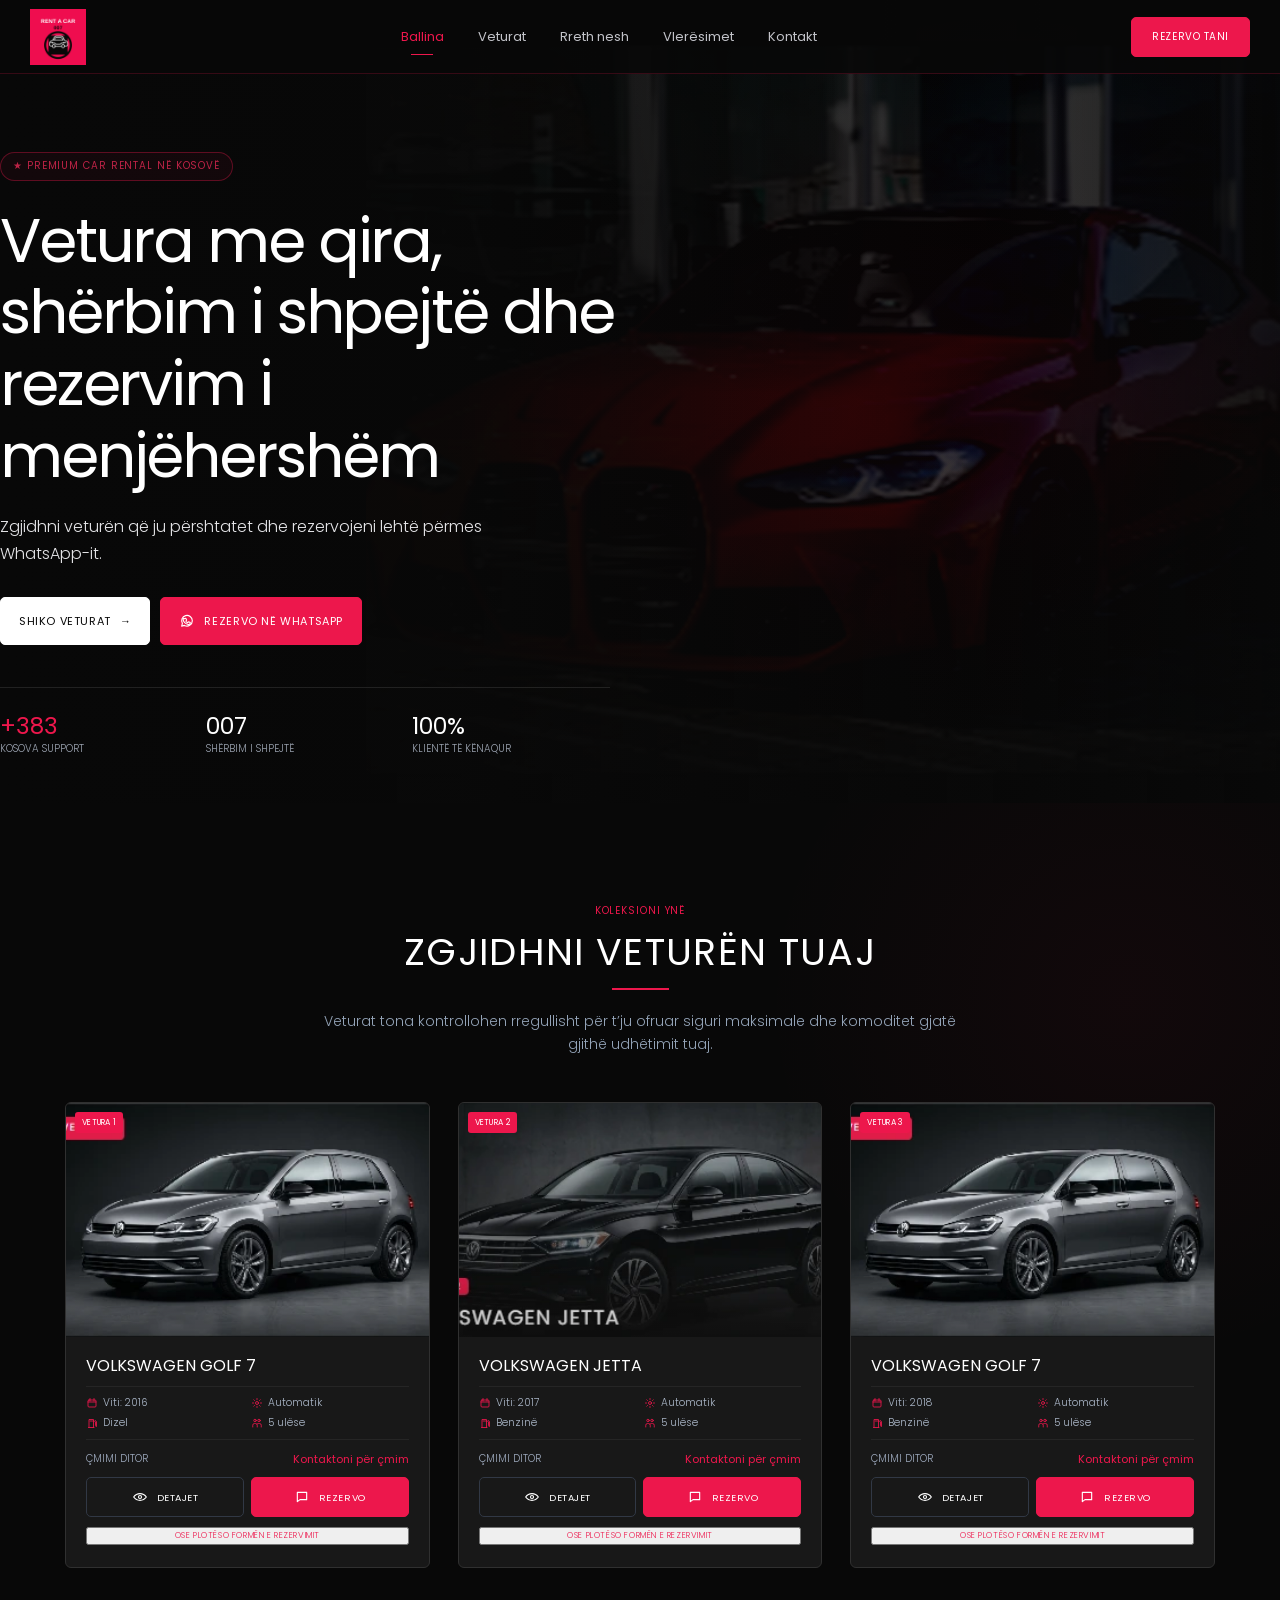
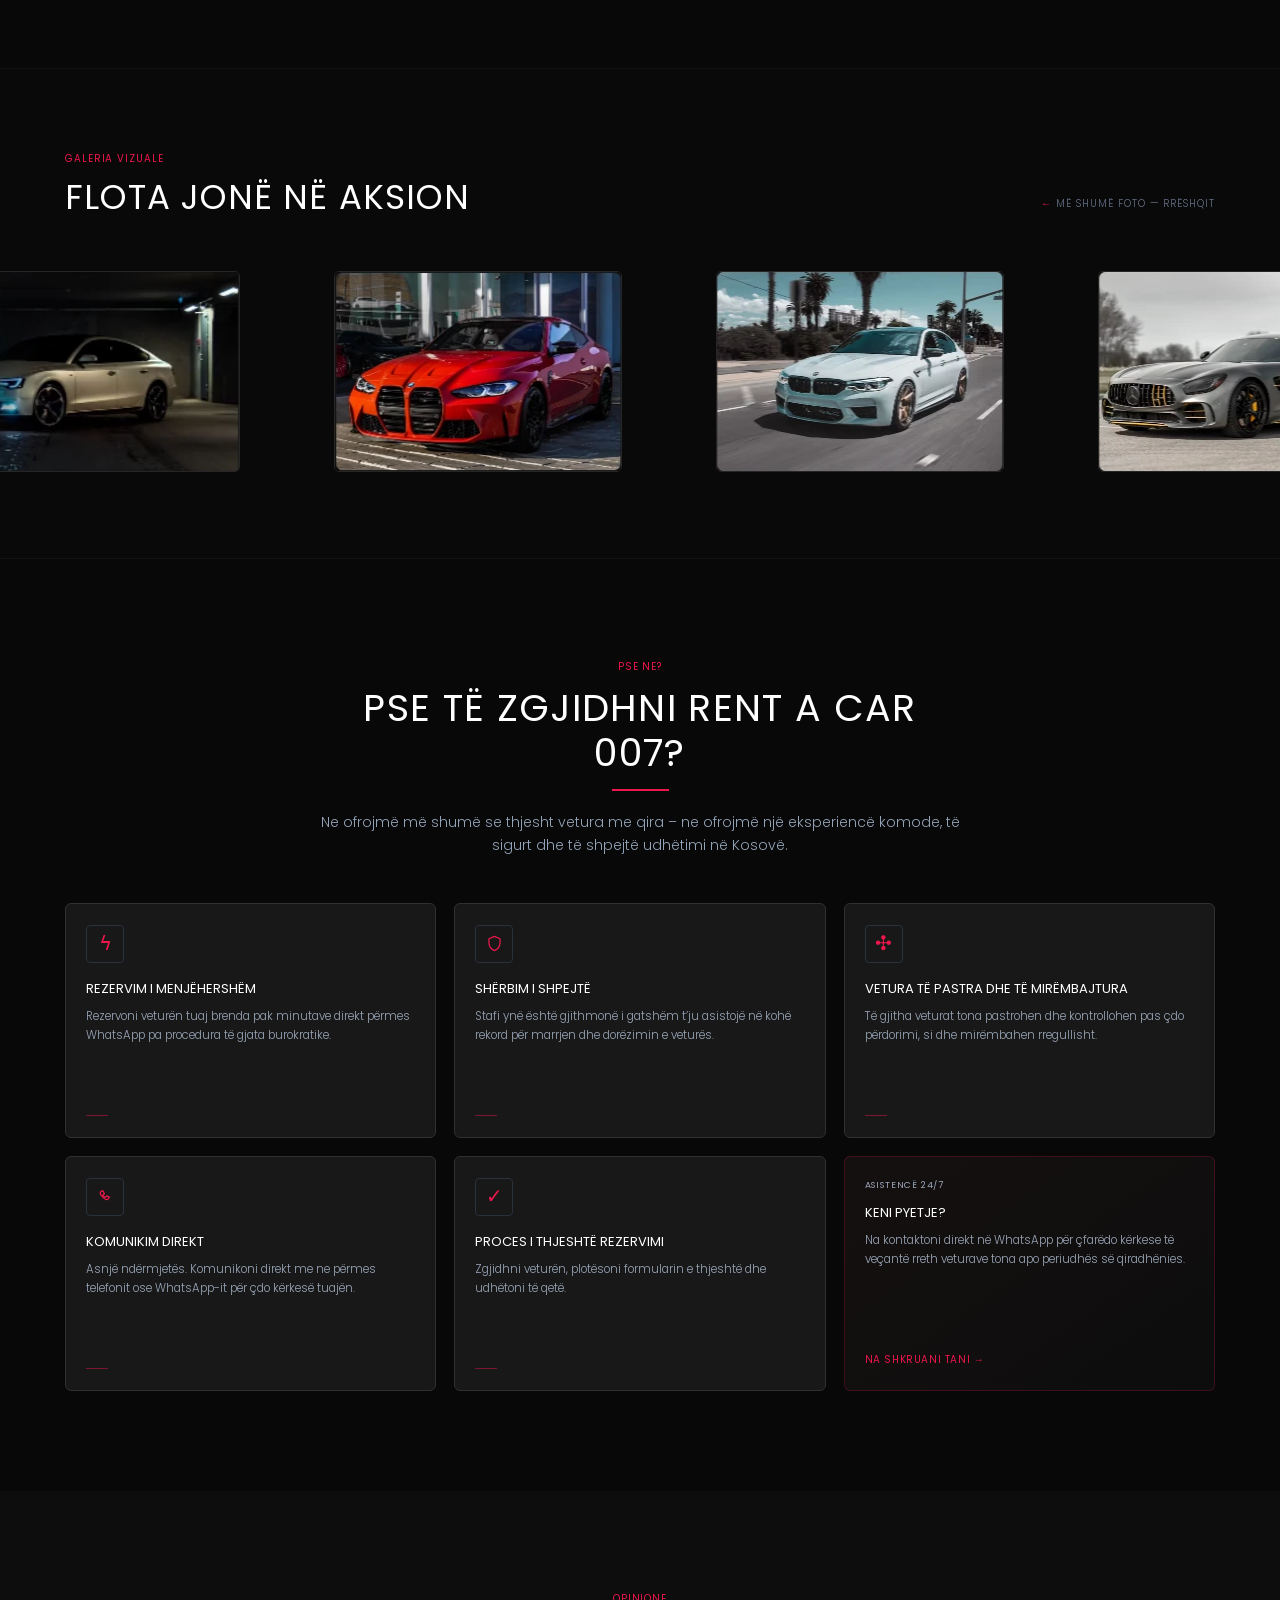
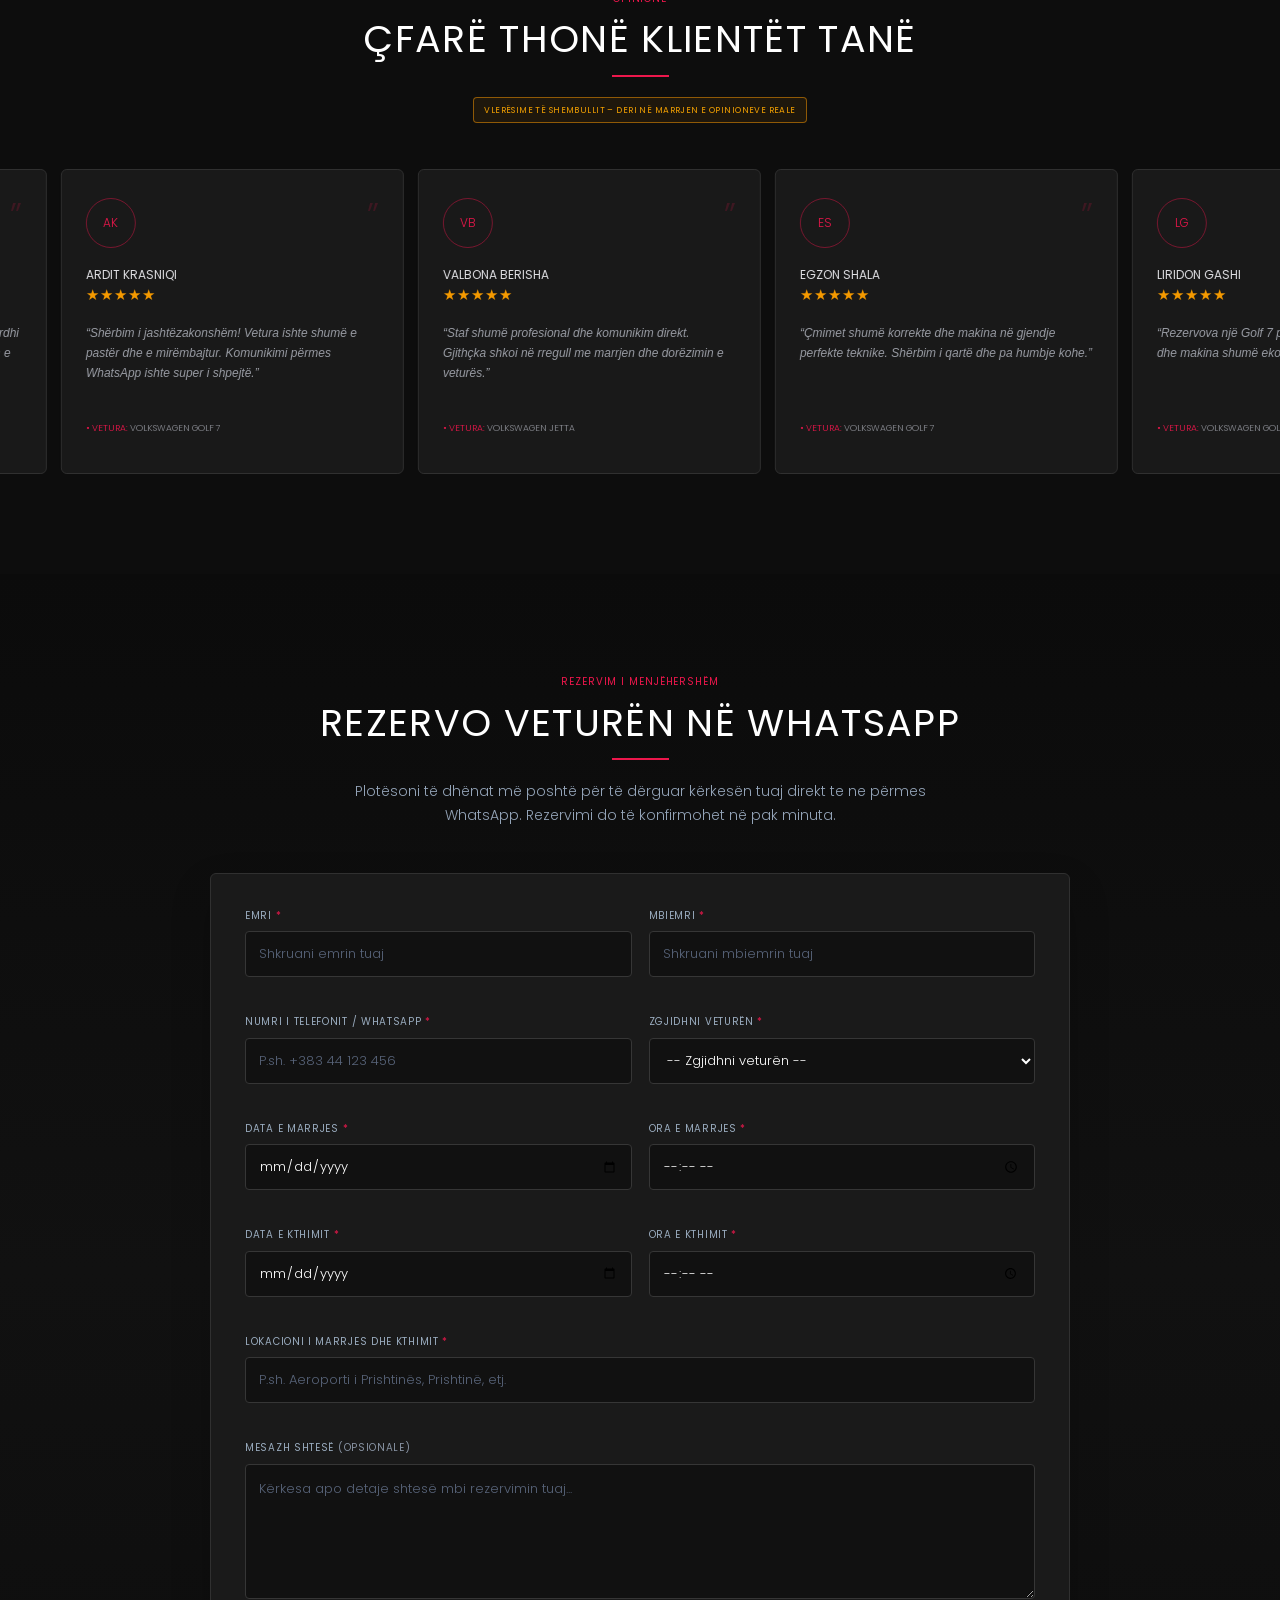
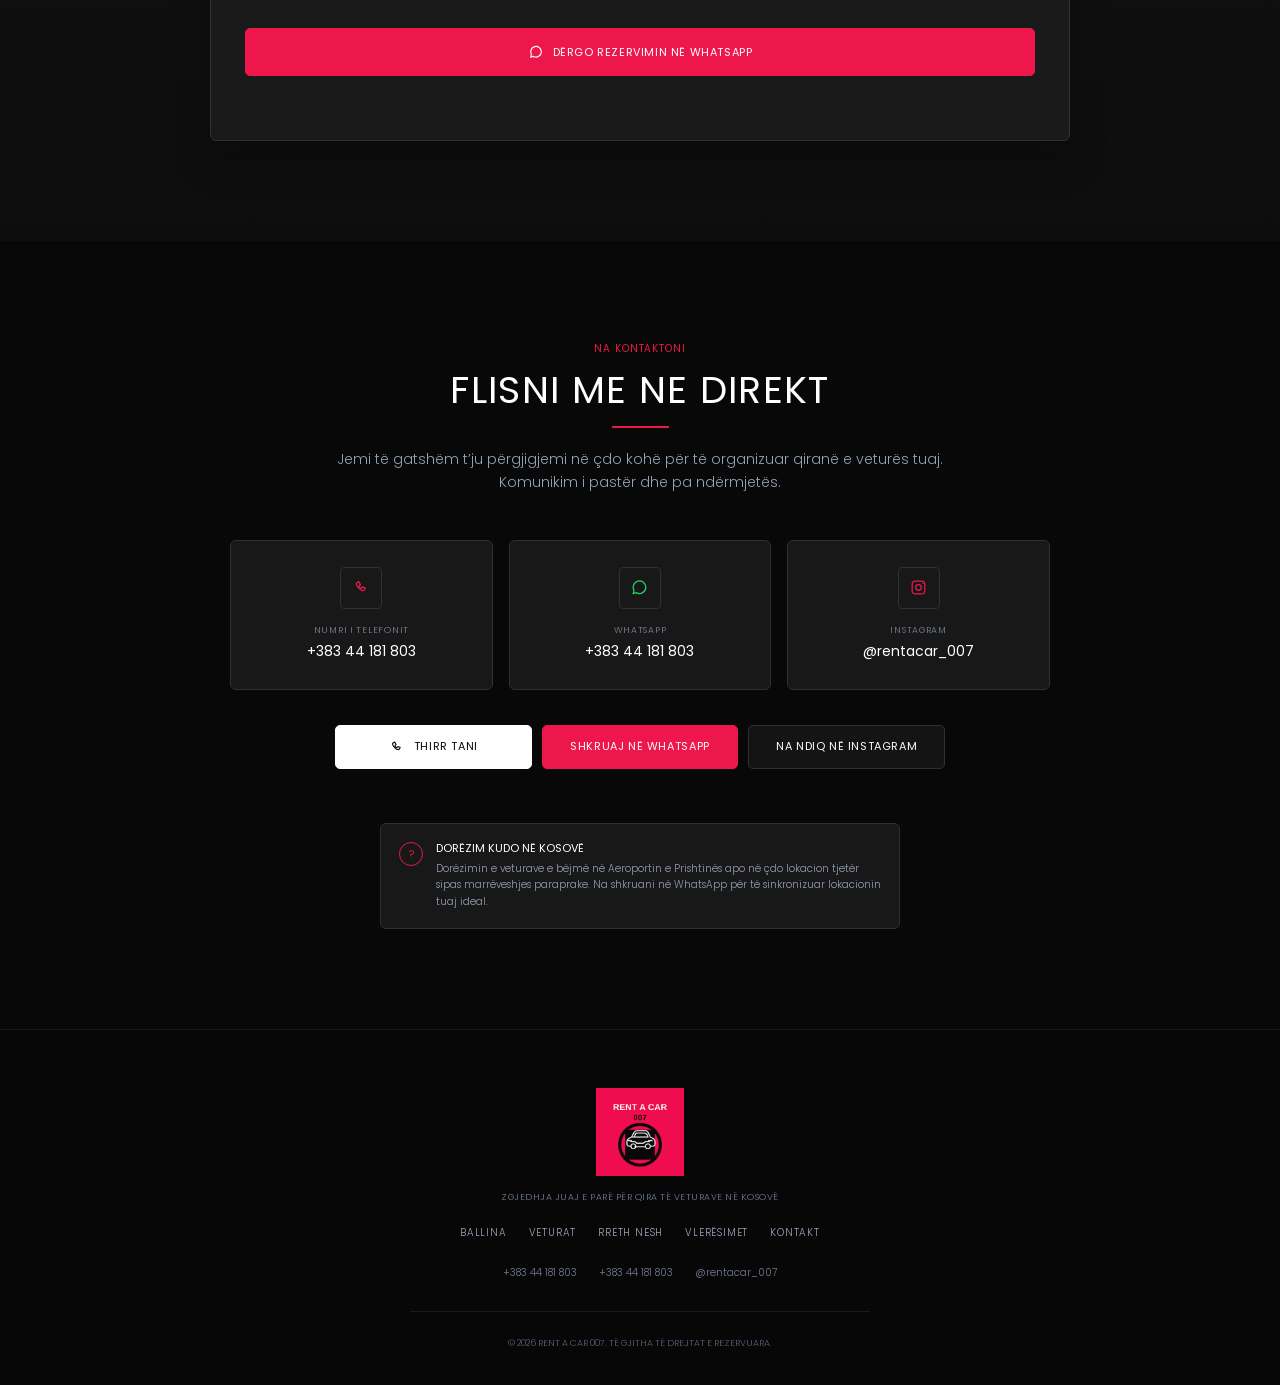
==== commit 1c6ab76e: "x" ====
--- a/index.html
+++ b/index.html
@@ -3,352 +3,388 @@
 <head>
   <meta charset="utf-8">
   <meta name="viewport" content="width=device-width, initial-scale=1, viewport-fit=cover">
-  <meta name="theme-color" content="#050505">
-  <meta name="description" content="Rent A Car 007 — vetura me qira, shërbim i shpejtë dhe rezervim i menjëhershëm përmes WhatsApp-it.">
-  <meta property="og:title" content="Rent A Car 007 | Vetura me qira">
-  <meta property="og:description" content="Zgjidhni veturën dhe rezervojeni shpejt përmes WhatsApp-it.">
-  <meta property="og:image" content="assets/images/golf-front.webp">
-  <title>Rent A Car 007 | Vetura me qira</title>
-  <link rel="icon" href="assets/images/favicon.png">
+  <meta name="theme-color" content="#080808">
+  <meta name="description" content="Rezervoni veturën tuaj me Rent A Car 007. Shërbim i shpejtë, komunikim direkt dhe dorëzim sipas marrëveshjes në Kosovë.">
+  <meta name="robots" content="index,follow">
+  <title>Rent A Car 007 | Vetura me qira në Kosovë</title>
+
+  <link rel="canonical" href="https://rentacar007.example/">
+  <link rel="icon" type="image/png" href="assets/logo/favicon.png">
   <link rel="preconnect" href="https://fonts.googleapis.com">
   <link rel="preconnect" href="https://fonts.gstatic.com" crossorigin>
   <link href="https://fonts.googleapis.com/css2?family=Poppins:wght@300;400&display=swap" rel="stylesheet">
-  <link rel="stylesheet" href="styles.css">
+  <link rel="preload" href="assets/images/hero-car.webp" as="image" type="image/webp">
+  <link rel="stylesheet" href="css/style.css">
+
+  <meta property="og:type" content="website">
+  <meta property="og:title" content="Rent A Car 007 | Vetura me qira në Kosovë">
+  <meta property="og:description" content="Shërbim i shpejtë, komunikim direkt dhe dorëzim sipas marrëveshjes në Kosovë.">
+  <meta property="og:image" content="assets/images/og-rentacar007.jpg">
+  <meta property="og:locale" content="sq_AL">
+  <meta name="twitter:card" content="summary_large_image">
+  <meta name="twitter:title" content="Rent A Car 007 | Vetura me qira në Kosovë">
+  <meta name="twitter:description" content="Rezervoni veturën tuaj shpejt dhe lehtë përmes WhatsApp-it.">
+  <meta name="twitter:image" content="assets/images/og-rentacar007.jpg">
+
+  <script type="application/ld+json">
+  {
+    "@context": "https://schema.org",
+    "@type": "AutoRental",
+    "name": "Rent A Car 007",
+    "description": "Vetura me qira, shërbim i shpejtë dhe rezervim i menjëhershëm në Kosovë.",
+    "telephone": "+38344181803",
+    "areaServed": {"@type": "Country", "name": "Kosovë"},
+    "sameAs": ["https://instagram.com/rentacar_007"],
+    "contactPoint": {
+      "@type": "ContactPoint",
+      "telephone": "+38344181803",
+      "contactType": "rezervime",
+      "availableLanguage": ["Albanian"]
+    }
+  }
+  </script>
 </head>
 <body>
-  <a class="skip-link" href="#main">Kalo te përmbajtja</a>
-
-  <header class="site-header" id="header">
-    <div class="container header-inner">
+  <a class="skip-link" href="#main-content">Kalo te përmbajtja</a>
+
+  <header class="site-header" id="siteHeader">
+    <div class="header-inner container-wide">
       <a class="brand" href="#ballina" aria-label="Rent A Car 007 — Ballina">
-        <img src="assets/images/logo-header.webp" alt="Logo Rent A Car 007" width="310" height="120">
+        <img src="assets/logo/rentacar007-logo.png" width="512" height="512" alt="Logoja Rent A Car 007">
       </a>
 
       <nav class="desktop-nav" aria-label="Navigimi kryesor">
+        <a href="#ballina" class="nav-link active">Ballina</a>
+        <a href="#veturat" class="nav-link">Veturat</a>
+        <a href="#rreth-nesh" class="nav-link">Rreth nesh</a>
+        <a href="#vleresimet" class="nav-link">Vlerësimet</a>
+        <a href="#kontakt" class="nav-link">Kontakt</a>
+      </nav>
+
+      <a class="button button-primary header-cta" href="#rezervimi">Rezervo tani</a>
+
+      <button class="menu-button" id="menuButton" type="button" aria-expanded="false" aria-controls="mobileMenu" aria-label="Hap menynë">
+        <span></span><span></span><span></span>
+      </button>
+    </div>
+  </header>
+
+  <div class="menu-overlay" id="menuOverlay" hidden></div>
+  <aside class="mobile-menu" id="mobileMenu" aria-hidden="true" aria-label="Menyja mobile">
+    <div class="mobile-menu-top">
+      <img src="assets/logo/rentacar007-logo.png" width="512" height="512" alt="Logoja Rent A Car 007">
+      <button class="menu-close" id="menuClose" type="button" aria-label="Mbyll menynë">×</button>
+    </div>
+    <nav class="mobile-nav" aria-label="Navigimi mobile">
+      <a href="#ballina">Ballina</a>
+      <a href="#veturat">Veturat</a>
+      <a href="#rreth-nesh">Rreth nesh</a>
+      <a href="#vleresimet">Vlerësimet</a>
+      <a href="#kontakt">Kontakt</a>
+      <a href="#rezervimi" class="button button-primary">Rezervo tani</a>
+    </nav>
+  </aside>
+
+  <main id="main-content">
+    <section class="hero section-anchor" id="ballina" aria-labelledby="heroTitle">
+      <div class="hero-glow" aria-hidden="true"></div>
+      <img class="hero-car" src="assets/images/hero-car.webp" width="1440" height="1000" alt="Veturë sportive premium me ngjyrë të kuqe në ambient urban">
+      <div class="hero-overlay" aria-hidden="true"></div>
+
+      <div class="hero-content container">
+        <div class="hero-copy reveal">
+          <p class="eyebrow outlined"><span aria-hidden="true">★</span> Premium car rental në Kosovë</p>
+          <h1 id="heroTitle">Vetura me qira, shërbim i shpejtë dhe rezervim i menjëhershëm</h1>
+          <p class="hero-description">Zgjidhni veturën që ju përshtatet dhe rezervojeni lehtë përmes WhatsApp-it.</p>
+          <div class="hero-actions">
+            <a class="button button-light" href="#veturat">Shiko veturat <span aria-hidden="true">→</span></a>
+            <a class="button button-primary js-general-whatsapp" href="https://wa.me/38344181803" target="_blank" rel="noopener">
+              <svg aria-hidden="true" viewBox="0 0 24 24"><path d="M20 11.6a8 8 0 0 1-11.8 7l-4.2 1.1 1.1-4A8 8 0 1 1 20 11.6Z"/><path d="M8.8 8.4c.2-.4.4-.4.7-.4h.5c.2 0 .4.1.5.4l.8 1.9c.1.3 0 .5-.2.7l-.6.7c-.2.2-.1.4 0 .6.5.9 1.2 1.6 2.1 2.1.2.1.4.2.6 0l.8-1c.2-.2.4-.3.7-.2l1.8.9c.3.1.4.3.4.5 0 .4-.2 1.4-.9 2-.6.5-1.4.8-2.2.6-1.3-.3-3.1-1-4.8-2.5-1.4-1.2-2.5-3.1-2.8-4.4-.2-.8.1-1.6.6-2.1Z"/></svg>
+              Rezervo në WhatsApp
+            </a>
+          </div>
+
+          <div class="hero-stats" aria-label="Informacione të shpejta">
+            <div class="stat"><strong class="accent">+383</strong><span>Kosova support</span></div>
+            <div class="stat"><strong>007</strong><span>Shërbim i shpejtë</span></div>
+            <div class="stat"><strong>100%</strong><span>Klientë të kënaqur</span></div>
+          </div>
+        </div>
+      </div>
+    </section>
+
+    <section class="section section-anchor vehicles-section" id="veturat" aria-labelledby="vehiclesTitle">
+      <div class="container">
+        <div class="section-heading centered reveal">
+          <p class="eyebrow">Koleksioni ynë</p>
+          <h2 id="vehiclesTitle">Zgjidhni veturën tuaj</h2>
+          <span class="heading-line" aria-hidden="true"></span>
+          <p>Veturat tona kontrollohen rregullisht për t’ju ofruar siguri maksimale dhe komoditet gjatë gjithë udhëtimit tuaj.</p>
+        </div>
+        <div class="vehicle-grid" id="vehicleGrid" aria-live="polite"></div>
+      </div>
+    </section>
+
+    <section class="gallery-section" aria-labelledby="galleryTitle">
+      <div class="container gallery-heading reveal">
+        <div>
+          <p class="eyebrow">Galeria vizuale</p>
+          <h2 id="galleryTitle">Flota jonë në aksion</h2>
+        </div>
+        <p class="gallery-hint"><span aria-hidden="true">←</span> Më shumë foto — rrëshqit</p>
+      </div>
+      <div class="marquee gallery-marquee" data-marquee="left" data-speed="55" aria-label="Galeri e veturave në lëvizje">
+        <div class="marquee-track" id="galleryTrack"></div>
+      </div>
+    </section>
+
+    <section class="section section-anchor why-section" id="rreth-nesh" aria-labelledby="whyTitle">
+      <div class="container">
+        <div class="section-heading centered reveal">
+          <p class="eyebrow">Pse ne?</p>
+          <h2 id="whyTitle">Pse të zgjidhni Rent A Car 007?</h2>
+          <span class="heading-line" aria-hidden="true"></span>
+          <p>Ne ofrojmë më shumë se thjesht vetura me qira – ne ofrojmë një eksperiencë komode, të sigurt dhe të shpejtë udhëtimi në Kosovë.</p>
+        </div>
+
+        <div class="benefit-grid">
+          <article class="benefit-card reveal">
+            <div class="icon-box" aria-hidden="true">ϟ</div>
+            <h3>Rezervim i menjëhershëm</h3>
+            <p>Rezervoni veturën tuaj brenda pak minutave direkt përmes WhatsApp pa procedura të gjata burokratike.</p>
+            <span class="card-line" aria-hidden="true"></span>
+          </article>
+          <article class="benefit-card reveal">
+            <div class="icon-box" aria-hidden="true">
+              <svg viewBox="0 0 24 24"><path d="M12 3 5 6v5c0 4.5 2.8 8.1 7 10 4.2-1.9 7-5.5 7-10V6l-7-3Z"/></svg>
+            </div>
+            <h3>Shërbim i shpejtë</h3>
+            <p>Stafi ynë është gjithmonë i gatshëm t’ju asistojë në kohë rekord për marrjen dhe dorëzimin e veturës.</p>
+            <span class="card-line" aria-hidden="true"></span>
+          </article>
+          <article class="benefit-card reveal">
+            <div class="icon-box" aria-hidden="true">✣</div>
+            <h3>Vetura të pastra dhe të mirëmbajtura</h3>
+            <p>Të gjitha veturat tona pastrohen dhe kontrollohen pas çdo përdorimi, si dhe mirëmbahen rregullisht.</p>
+            <span class="card-line" aria-hidden="true"></span>
+          </article>
+          <article class="benefit-card reveal">
+            <div class="icon-box" aria-hidden="true">
+              <svg viewBox="0 0 24 24"><path d="M8.5 4.5 6 6c-1 1-.2 4 2.5 6.8 2.8 2.7 5.8 3.5 6.8 2.5l1.5-2.5-3.4-1.6-1.1 1.5c-.4.5-1.5.1-2.4-.8-.9-.9-1.3-2-.8-2.4l1.5-1.1-2.1-3.9Z"/></svg>
+            </div>
+            <h3>Komunikim direkt</h3>
+            <p>Asnjë ndërmjetës. Komunikoni direkt me ne përmes telefonit ose WhatsApp-it për çdo kërkesë tuajën.</p>
+            <span class="card-line" aria-hidden="true"></span>
+          </article>
+          <article class="benefit-card reveal">
+            <div class="icon-box" aria-hidden="true">✓</div>
+            <h3>Proces i thjeshtë rezervimi</h3>
+            <p>Zgjidhni veturën, plotësoni formularin e thjeshtë dhe udhëtoni të qetë.</p>
+            <span class="card-line" aria-hidden="true"></span>
+          </article>
+          <article class="benefit-card contact-benefit reveal">
+            <p class="eyebrow">Asistencë 24/7</p>
+            <h3>Keni pyetje?</h3>
+            <p>Na kontaktoni direkt në WhatsApp për çfarëdo kërkese të veçantë rreth veturave tona apo periudhës së qiradhënies.</p>
+            <a class="text-link js-general-whatsapp" href="https://wa.me/38344181803" target="_blank" rel="noopener">Na shkruani tani <span aria-hidden="true">→</span></a>
+          </article>
+        </div>
+      </div>
+    </section>
+
+    <section class="section section-anchor reviews-section" id="vleresimet" aria-labelledby="reviewsTitle">
+      <div class="container">
+        <div class="section-heading centered reveal">
+          <p class="eyebrow">Opinione</p>
+          <h2 id="reviewsTitle">Çfarë thonë klientët tanë</h2>
+          <span class="heading-line" aria-hidden="true"></span>
+          <p class="example-badge">Vlerësime të shembullit – deri në marrjen e opinioneve reale</p>
+        </div>
+      </div>
+      <div class="marquee reviews-marquee" data-marquee="right" data-speed="38" aria-label="Vlerësime shembull në lëvizje">
+        <div class="marquee-track" id="reviewsTrack"></div>
+      </div>
+    </section>
+
+    <section class="section section-anchor booking-section" id="rezervimi" aria-labelledby="bookingTitle">
+      <div class="container booking-container">
+        <div class="section-heading centered reveal">
+          <p class="eyebrow">Rezervim i menjëhershëm</p>
+          <h2 id="bookingTitle">Rezervo veturën në WhatsApp</h2>
+          <span class="heading-line" aria-hidden="true"></span>
+          <p>Plotësoni të dhënat më poshtë për të dërguar kërkesën tuaj direkt te ne përmes WhatsApp. Rezervimi do të konfirmohet në pak minuta.</p>
+        </div>
+
+        <form class="booking-form reveal" id="bookingForm" novalidate>
+          <div class="form-grid">
+            <div class="form-field">
+              <label for="firstName">Emri <span>*</span></label>
+              <input id="firstName" name="firstName" type="text" autocomplete="given-name" placeholder="Shkruani emrin tuaj" required>
+              <small class="field-error" id="firstNameError"></small>
+            </div>
+            <div class="form-field">
+              <label for="lastName">Mbiemri <span>*</span></label>
+              <input id="lastName" name="lastName" type="text" autocomplete="family-name" placeholder="Shkruani mbiemrin tuaj" required>
+              <small class="field-error" id="lastNameError"></small>
+            </div>
+            <div class="form-field">
+              <label for="phone">Numri i telefonit / WhatsApp <span>*</span></label>
+              <input id="phone" name="phone" type="tel" autocomplete="tel" inputmode="tel" placeholder="P.sh. +383 44 123 456" required>
+              <small class="field-error" id="phoneError"></small>
+            </div>
+            <div class="form-field">
+              <label for="vehicleSelect">Zgjidhni veturën <span>*</span></label>
+              <select id="vehicleSelect" name="vehicle" required>
+                <option value="">-- Zgjidhni veturën --</option>
+              </select>
+              <small class="field-error" id="vehicleSelectError"></small>
+            </div>
+            <div class="form-field">
+              <label for="pickupDate">Data e marrjes <span>*</span></label>
+              <input id="pickupDate" name="pickupDate" type="date" required>
+              <small class="field-error" id="pickupDateError"></small>
+            </div>
+            <div class="form-field">
+              <label for="pickupTime">Ora e marrjes <span>*</span></label>
+              <input id="pickupTime" name="pickupTime" type="time" required>
+              <small class="field-error" id="pickupTimeError"></small>
+            </div>
+            <div class="form-field">
+              <label for="returnDate">Data e kthimit <span>*</span></label>
+              <input id="returnDate" name="returnDate" type="date" required>
+              <small class="field-error" id="returnDateError"></small>
+            </div>
+            <div class="form-field">
+              <label for="returnTime">Ora e kthimit <span>*</span></label>
+              <input id="returnTime" name="returnTime" type="time" required>
+              <small class="field-error" id="returnTimeError"></small>
+            </div>
+            <div class="form-field full-width">
+              <label for="location">Lokacioni i marrjes dhe kthimit <span>*</span></label>
+              <input id="location" name="location" type="text" autocomplete="street-address" placeholder="P.sh. Aeroporti i Prishtinës, Prishtinë, etj." required>
+              <small class="field-error" id="locationError"></small>
+            </div>
+            <div class="form-field full-width">
+              <label for="message">Mesazh shtesë <span class="optional">(opsionale)</span></label>
+              <textarea id="message" name="message" rows="5" placeholder="Kërkesa apo detaje shtesë mbi rezervimin tuaj..."></textarea>
+            </div>
+          </div>
+          <button class="button button-primary submit-button" type="submit">
+            <svg aria-hidden="true" viewBox="0 0 24 24"><path d="M20 11.6a8 8 0 0 1-11.8 7l-4.2 1.1 1.1-4A8 8 0 1 1 20 11.6Z"/></svg>
+            Dërgo rezervimin në WhatsApp
+          </button>
+          <p class="form-status" id="formStatus" role="status" aria-live="polite"></p>
+        </form>
+      </div>
+    </section>
+
+    <section class="section section-anchor contact-section" id="kontakt" aria-labelledby="contactTitle">
+      <div class="container">
+        <div class="section-heading centered reveal">
+          <p class="eyebrow">Na kontaktoni</p>
+          <h2 id="contactTitle">Flisni me ne direkt</h2>
+          <span class="heading-line" aria-hidden="true"></span>
+          <p>Jemi të gatshëm t’ju përgjigjemi në çdo kohë për të organizuar qiranë e veturës tuaj. Komunikim i pastër dhe pa ndërmjetës.</p>
+        </div>
+
+        <div class="contact-cards">
+          <a class="contact-card reveal" href="tel:+38344181803">
+            <div class="contact-icon" aria-hidden="true">
+              <svg viewBox="0 0 24 24"><path d="M8.5 4.5 6 6c-1 1-.2 4 2.5 6.8 2.8 2.7 5.8 3.5 6.8 2.5l1.5-2.5-3.4-1.6-1.1 1.5c-.4.5-1.5.1-2.4-.8-.9-.9-1.3-2-.8-2.4l1.5-1.1-2.1-3.9Z"/></svg>
+            </div>
+            <span>Numri i telefonit</span>
+            <strong>+383 44 181 803</strong>
+          </a>
+          <a class="contact-card reveal" href="https://wa.me/38344181803" target="_blank" rel="noopener">
+            <div class="contact-icon whatsapp" aria-hidden="true">
+              <svg viewBox="0 0 24 24"><path d="M20 11.6a8 8 0 0 1-11.8 7l-4.2 1.1 1.1-4A8 8 0 1 1 20 11.6Z"/></svg>
+            </div>
+            <span>WhatsApp</span>
+            <strong>+383 44 181 803</strong>
+          </a>
+          <a class="contact-card reveal" href="https://instagram.com/rentacar_007" target="_blank" rel="noopener">
+            <div class="contact-icon" aria-hidden="true">
+              <svg viewBox="0 0 24 24"><rect x="4" y="4" width="16" height="16" rx="4"/><circle cx="12" cy="12" r="3.5"/><path d="M17.4 6.7h.01"/></svg>
+            </div>
+            <span>Instagram</span>
+            <strong>@rentacar_007</strong>
+          </a>
+        </div>
+
+        <div class="contact-actions reveal">
+          <a class="button button-light" href="tel:+38344181803">
+            <svg aria-hidden="true" viewBox="0 0 24 24"><path d="M8.5 4.5 6 6c-1 1-.2 4 2.5 6.8 2.8 2.7 5.8 3.5 6.8 2.5l1.5-2.5-3.4-1.6-1.1 1.5c-.4.5-1.5.1-2.4-.8-.9-.9-1.3-2-.8-2.4l1.5-1.1-2.1-3.9Z"/></svg>
+            Thirr tani
+          </a>
+          <a class="button button-primary js-general-whatsapp" href="https://wa.me/38344181803" target="_blank" rel="noopener">Shkruaj në WhatsApp</a>
+          <a class="button button-dark" href="https://instagram.com/rentacar_007" target="_blank" rel="noopener">Na ndiq në Instagram</a>
+        </div>
+
+        <div class="delivery-box reveal">
+          <div class="delivery-icon" aria-hidden="true">?</div>
+          <div>
+            <h3>Dorëzim kudo në Kosovë</h3>
+            <p>Dorëzimin e veturave e bëjmë në Aeroportin e Prishtinës apo në çdo lokacion tjetër sipas marrëveshjes paraprake. Na shkruani në WhatsApp për të sinkronizuar lokacionin tuaj ideal.</p>
+          </div>
+        </div>
+      </div>
+    </section>
+  </main>
+
+  <footer class="site-footer">
+    <div class="container footer-inner">
+      <a href="#ballina" class="footer-logo" aria-label="Kthehu në ballinë">
+        <img src="assets/logo/rentacar007-logo.png" width="512" height="512" alt="Logoja Rent A Car 007">
+      </a>
+      <p class="footer-slogan">Zgjedhja juaj e parë për qira të veturave në Kosovë</p>
+      <nav class="footer-nav" aria-label="Navigimi në fund të faqes">
         <a href="#ballina">Ballina</a>
         <a href="#veturat">Veturat</a>
         <a href="#rreth-nesh">Rreth nesh</a>
         <a href="#vleresimet">Vlerësimet</a>
         <a href="#kontakt">Kontakt</a>
       </nav>
-
-      <a class="button button-primary desktop-cta" href="#rezervimi">Rezervo tani</a>
-
-      <button class="menu-toggle" type="button" aria-label="Hap menynë" aria-expanded="false" aria-controls="mobile-menu">
-        <span></span><span></span><span></span>
-      </button>
-    </div>
-
-    <div class="mobile-menu" id="mobile-menu" hidden>
-      <nav aria-label="Navigimi në telefon">
-        <a href="#ballina">Ballina</a>
-        <a href="#veturat">Veturat</a>
-        <a href="#rreth-nesh">Rreth nesh</a>
-        <a href="#vleresimet">Vlerësimet</a>
-        <a href="#kontakt">Kontakt</a>
-        <a class="button button-primary" href="#rezervimi">Rezervo tani</a>
-      </nav>
-    </div>
-  </header>
-
-  <main id="main">
-    <section class="hero" id="ballina" aria-labelledby="hero-title">
-      <div class="hero-media" role="img" aria-label="Volkswagen Golf 7 i zi"></div>
-      <div class="hero-shade"></div>
-      <div class="container hero-content reveal">
-        <p class="eyebrow">RENT A CAR 007</p>
-        <h1 id="hero-title">Vetura me qira, shërbim i shpejtë dhe rezervim i menjëhershëm</h1>
-        <p class="hero-copy">Zgjidhni veturën që ju përshtatet dhe rezervojeni lehtë përmes WhatsApp-it.</p>
-        <div class="hero-actions">
-          <a class="button button-primary" href="#veturat">Shiko veturat</a>
-          <a class="button button-outline whatsapp-link" href="https://wa.me/38344181803?text=P%C3%ABrsh%C3%ABndetje%20Rent%20A%20Car%20007%2C%20jam%20i%20interesuar%20t%C3%AB%20rezervoj%20nj%C3%AB%20vetur%C3%AB.%20Ju%20lutem%20m%C3%AB%20tregoni%20cilat%20vetura%20jan%C3%AB%20t%C3%AB%20lira." target="_blank" rel="noopener">Rezervo në WhatsApp</a>
-        </div>
-        <div class="trust-row" aria-label="Përparësitë kryesore">
-          <span>Rezervim i shpejtë</span>
-          <span>Komunikim direkt</span>
-          <span>Vetura të mirëmbajtura</span>
-        </div>
-      </div>
-    </section>
-
-    <section class="quick-booking section-dark" aria-labelledby="quick-title">
-      <div class="container">
-        <div class="section-heading reveal">
-          <p class="eyebrow">KËRKESË E SHPEJTË</p>
-          <h2 id="quick-title">Kontrolloni disponueshmërinë</h2>
-        </div>
-        <form class="booking-grid js-whatsapp-form reveal" data-form-type="quick" novalidate>
-          <div class="field">
-            <label for="quick-car">Vetura</label>
-            <select id="quick-car" name="car" required>
-              <option value="">Zgjidh veturën</option>
-            </select>
-            <small class="error"></small>
-          </div>
-          <div class="field">
-            <label for="quick-pickup-date">Data e marrjes</label>
-            <input id="quick-pickup-date" name="pickupDate" type="date" required>
-            <small class="error"></small>
-          </div>
-          <div class="field">
-            <label for="quick-return-date">Data e kthimit</label>
-            <input id="quick-return-date" name="returnDate" type="date" required>
-            <small class="error"></small>
-          </div>
-          <div class="field">
-            <label for="quick-location">Lokacioni</label>
-            <input id="quick-location" name="location" type="text" placeholder="Shkruani lokacionin" required>
-            <small class="error"></small>
-          </div>
-          <button class="button button-primary booking-submit" type="submit">Kontrollo disponueshmërinë</button>
-        </form>
-      </div>
-    </section>
-
-    <section class="section" id="veturat" aria-labelledby="fleet-title">
-      <div class="container">
-        <div class="section-heading split-heading reveal">
-          <div>
-            <p class="eyebrow">FLOTA JONË</p>
-            <h2 id="fleet-title">Veturat tona</h2>
-          </div>
-          <p>Zgjidhni veturën që i përshtatet udhëtimit tuaj. Të dhënat teknike dhe çmimet konfirmohen para rezervimit.</p>
-        </div>
-        <div class="fleet-grid" id="fleet-grid"></div>
-      </div>
-    </section>
-
-    <section class="gallery-section section-dark" aria-labelledby="gallery-title">
-      <div class="container">
-        <div class="section-heading reveal">
-          <p class="eyebrow">SHIKO MË AFËR</p>
-          <h2 id="gallery-title">Galeria e veturave</h2>
-          <p>Fotografi demonstruese të modeleve. Fotografitë e sakta të flotës mund të zëvendësohen lehtë.</p>
-        </div>
-      </div>
-      <div class="marquee-shell js-marquee" data-speed="36" aria-label="Galeria lëvizëse e veturave">
-        <div class="marquee-track gallery-track" id="gallery-track"></div>
-      </div>
-    </section>
-
-    <section class="section benefits-section" aria-labelledby="benefits-title">
-      <div class="container">
-        <div class="section-heading reveal">
-          <p class="eyebrow">ZGJEDHJE E THJESHTË</p>
-          <h2 id="benefits-title">Pse Rent A Car 007?</h2>
-        </div>
-        <div class="benefit-grid">
-          <article class="benefit-card reveal">
-            <span class="line-icon" aria-hidden="true">01</span>
-            <h3>Rezervim i menjëhershëm</h3>
-            <p>Dërgoni kërkesën direkt në WhatsApp dhe merrni përgjigje shpejt.</p>
-          </article>
-          <article class="benefit-card reveal">
-            <span class="line-icon" aria-hidden="true">02</span>
-            <h3>Shërbim i shpejtë</h3>
-            <p>Komunikim i qartë dhe proces pa hapa të panevojshëm.</p>
-          </article>
-          <article class="benefit-card reveal">
-            <span class="line-icon" aria-hidden="true">03</span>
-            <h3>Vetura të mirëmbajtura</h3>
-            <p>Vetura të pastra dhe të përgatitura për udhëtimin tuaj.</p>
-          </article>
-          <article class="benefit-card reveal">
-            <span class="line-icon" aria-hidden="true">04</span>
-            <h3>Komunikim direkt</h3>
-            <p>Flisni drejtpërdrejt me ekipin për datat dhe disponueshmërinë.</p>
-          </article>
-          <article class="benefit-card reveal">
-            <span class="line-icon" aria-hidden="true">05</span>
-            <h3>Proces i thjeshtë</h3>
-            <p>Zgjidhni veturën, vendosni datat dhe dërgoni rezervimin.</p>
-          </article>
-        </div>
-      </div>
-    </section>
-
-    <section class="about-section section-dark" id="rreth-nesh" aria-labelledby="about-title">
-      <div class="container about-grid">
-        <div class="about-media reveal">
-          <img src="assets/images/jetta-front.webp" alt="Volkswagen Jetta i zi" width="1600" height="1000" loading="lazy">
-          <span class="photo-note">Fotografi demonstruese</span>
-        </div>
-        <div class="about-copy reveal">
-          <p class="eyebrow">RRETH NESH</p>
-          <h2 id="about-title">Shërbim i drejtpërdrejtë, pa komplikime</h2>
-          <p>Rent A Car 007 ofron vetura me qira dhe një proces të thjeshtë rezervimi për klientët që kërkojnë shërbim të shpejtë dhe komunikim direkt.</p>
-          <p>Përmes WhatsApp-it mund të zgjidhni veturën, të dërgoni datat e udhëtimit dhe të kërkoni konfirmimin e rezervimit.</p>
-          <a class="text-link" href="#rezervimi">Filloni rezervimin <span aria-hidden="true">→</span></a>
-        </div>
-      </div>
-    </section>
-
-    <section class="section reviews-section" id="vleresimet" aria-labelledby="reviews-title">
-      <div class="container">
-        <div class="section-heading reveal">
-          <p class="eyebrow">PËRSHTYPJET E KLIENTËVE</p>
-          <h2 id="reviews-title">Çfarë thonë klientët tanë</h2>
-          <p>Shembuj të përkohshëm që mund të zëvendësohen me vlerësime reale.</p>
-        </div>
-      </div>
-      <div class="marquee-shell js-marquee" data-speed="24" aria-label="Vlerësime lëvizëse të klientëve">
-        <div class="marquee-track review-track" id="review-track"></div>
-      </div>
-    </section>
-
-    <section class="reservation-section section-dark" id="rezervimi" aria-labelledby="reservation-title">
-      <div class="container reservation-grid">
-        <div class="reservation-intro reveal">
-          <p class="eyebrow">REZERVO TANI</p>
-          <h2 id="reservation-title">Dërgoni kërkesën në WhatsApp</h2>
-          <p>Plotësoni formularin dhe të gjitha të dhënat do të përgatiten automatikisht në një mesazh WhatsApp.</p>
-          <div class="reservation-contact">
-            <a href="tel:+38344181803">+383 44 181 803</a>
-            <a href="https://instagram.com/rentacar_007" target="_blank" rel="noopener">@rentacar_007</a>
-          </div>
-        </div>
-
-        <form class="reservation-form js-whatsapp-form reveal" data-form-type="full" novalidate>
-          <div class="form-two">
-            <div class="field">
-              <label for="first-name">Emri</label>
-              <input id="first-name" name="firstName" type="text" autocomplete="given-name" required>
-              <small class="error"></small>
-            </div>
-            <div class="field">
-              <label for="last-name">Mbiemri</label>
-              <input id="last-name" name="lastName" type="text" autocomplete="family-name" required>
-              <small class="error"></small>
-            </div>
-          </div>
-          <div class="field">
-            <label for="phone">Numri i telefonit</label>
-            <input id="phone" name="phone" type="tel" autocomplete="tel" placeholder="p.sh. +383 4X XXX XXX" required>
-            <small class="error"></small>
-          </div>
-          <div class="field">
-            <label for="full-car">Vetura</label>
-            <select id="full-car" name="car" required>
-              <option value="">Zgjidh veturën</option>
-            </select>
-            <small class="error"></small>
-          </div>
-          <div class="form-two">
-            <div class="field">
-              <label for="pickup-date">Data e marrjes</label>
-              <input id="pickup-date" name="pickupDate" type="date" required>
-              <small class="error"></small>
-            </div>
-            <div class="field">
-              <label for="pickup-time">Ora e marrjes</label>
-              <input id="pickup-time" name="pickupTime" type="time" required>
-              <small class="error"></small>
-            </div>
-          </div>
-          <div class="form-two">
-            <div class="field">
-              <label for="return-date">Data e kthimit</label>
-              <input id="return-date" name="returnDate" type="date" required>
-              <small class="error"></small>
-            </div>
-            <div class="field">
-              <label for="return-time">Ora e kthimit</label>
-              <input id="return-time" name="returnTime" type="time" required>
-              <small class="error"></small>
-            </div>
-          </div>
-          <div class="field">
-            <label for="location">Lokacioni</label>
-            <input id="location" name="location" type="text" required>
-            <small class="error"></small>
-          </div>
-          <div class="field">
-            <label for="message">Mesazh shtesë <span>(opsional)</span></label>
-            <textarea id="message" name="message" rows="4"></textarea>
-            <small class="error"></small>
-          </div>
-          <button class="button button-primary button-wide" type="submit">Dërgo kërkesën në WhatsApp</button>
-          <p class="form-note">Formulari nuk ruan të dhëna; ai vetëm hap mesazhin e përgatitur në WhatsApp.</p>
-        </form>
-      </div>
-    </section>
-
-    <section class="section contact-section" id="kontakt" aria-labelledby="contact-title">
-      <div class="container contact-grid">
-        <div class="section-heading reveal">
-          <p class="eyebrow">KONTAKT</p>
-          <h2 id="contact-title">Na kontaktoni</h2>
-          <p>Për disponueshmëri, çmime dhe rezervime, na kontaktoni direkt.</p>
-        </div>
-        <div class="contact-cards">
-          <a class="contact-card reveal" href="tel:+38344181803">
-            <span>Telefon</span>
-            <strong>+383 44 181 803</strong>
-            <em>Thirr tani →</em>
-          </a>
-          <a class="contact-card reveal" href="https://wa.me/38344181803" target="_blank" rel="noopener">
-            <span>WhatsApp</span>
-            <strong>+383 44 181 803</strong>
-            <em>Shkruaj tani →</em>
-          </a>
-          <a class="contact-card reveal" href="https://instagram.com/rentacar_007" target="_blank" rel="noopener">
-            <span>Instagram</span>
-            <strong>@rentacar_007</strong>
-            <em>Na ndiq →</em>
-          </a>
-        </div>
-      </div>
-    </section>
-
-    <section class="final-cta">
-      <div class="container final-cta-inner reveal">
-        <div>
-          <p class="eyebrow">GATI PËR RRUGË?</p>
-          <h2>Rezervoni veturën tuaj sot</h2>
-          <p>Na dërgoni veturën dhe datat që dëshironi.</p>
-        </div>
-        <div class="final-actions">
-          <a class="button button-primary" href="#rezervimi">Rezervo tani</a>
-          <a class="button button-outline" href="#veturat">Shiko veturat</a>
-        </div>
-      </div>
-    </section>
-  </main>
-
-  <footer class="site-footer">
-    <div class="container footer-grid">
-      <div class="footer-brand">
-        <img src="assets/images/logo-header.webp" alt="Rent A Car 007" width="310" height="120" loading="lazy">
-        <p>Vetura me qira, shërbim i shpejtë dhe rezervim i menjëhershëm.</p>
-      </div>
-      <div>
-        <h3>Navigimi</h3>
-        <a href="#ballina">Ballina</a>
-        <a href="#veturat">Veturat</a>
-        <a href="#rreth-nesh">Rreth nesh</a>
-        <a href="#vleresimet">Vlerësimet</a>
-      </div>
-      <div>
-        <h3>Kontakti</h3>
+      <div class="footer-contacts">
         <a href="tel:+38344181803">+383 44 181 803</a>
-        <a href="https://wa.me/38344181803" target="_blank" rel="noopener">WhatsApp</a>
+        <a href="https://wa.me/38344181803" target="_blank" rel="noopener">+383 44 181 803</a>
         <a href="https://instagram.com/rentacar_007" target="_blank" rel="noopener">@rentacar_007</a>
       </div>
-    </div>
-    <div class="container footer-bottom">
-      <p>© 2026 Rent A Car 007. Të gjitha të drejtat e rezervuara.</p>
-      <a href="credits.html">Kreditë e fotografive</a>
+      <div class="footer-divider"></div>
+      <p class="copyright">© 2026 Rent A Car 007. Të gjitha të drejtat e rezervuara.</p>
     </div>
   </footer>
 
-  <a class="mobile-whatsapp" href="https://wa.me/38344181803?text=P%C3%ABrsh%C3%ABndetje%20Rent%20A%20Car%20007%2C%20d%C3%ABshiroj%20t%C3%AB%20rezervoj%20nj%C3%AB%20vetur%C3%AB." target="_blank" rel="noopener" aria-label="Rezervo në WhatsApp">
-    <span aria-hidden="true">◉</span> Rezervo në WhatsApp
-  </a>
-
-  <noscript>
-    <div class="noscript">Aktivizoni JavaScript-in për formularët dhe slideshow-t lëvizës.</div>
-  </noscript>
-
-  <script src="script.js"></script>
+  <div class="modal-backdrop" id="vehicleModal" hidden>
+    <div class="vehicle-modal" role="dialog" aria-modal="true" aria-labelledby="modalTitle" aria-describedby="modalDescription">
+      <button class="modal-close" id="modalClose" type="button" aria-label="Mbyll detajet">×</button>
+      <div class="modal-image-wrap">
+        <img id="modalImage" src="assets/images/volkswagen-golf-7.webp" width="720" height="405" alt="">
+        <div class="modal-image-gradient" aria-hidden="true"></div>
+        <div class="modal-image-text">
+          <span class="vehicle-tag" id="modalTag">Vetura 1</span>
+          <h2 id="modalTitle">Volkswagen Golf 7</h2>
+        </div>
+      </div>
+      <div class="modal-body">
+        <p id="modalDescription"></p>
+        <dl class="modal-specs">
+          <div><dt>Viti i prodhimit</dt><dd id="modalYear"></dd></div>
+          <div><dt>Transmisioni</dt><dd id="modalTransmission"></dd></div>
+          <div><dt>Karburanti</dt><dd id="modalFuel"></dd></div>
+          <div><dt>Numri i ulëseve</dt><dd id="modalSeats"></dd></div>
+        </dl>
+        <div class="price-notice">
+          <span aria-hidden="true">!</span>
+          <p>Çmimet tona janë të negociueshme dhe varen nga kohëzgjatja e qirasë. Ju lutem na kontaktoni për një ofertë të personalizuar.</p>
+        </div>
+        <div class="modal-actions">
+          <button class="button button-light" id="modalFormButton" type="button">Rezervo me formë</button>
+          <a class="button button-primary" id="modalWhatsappButton" href="https://wa.me/38344181803" target="_blank" rel="noopener">Qira në WhatsApp</a>
+        </div>
+      </div>
+    </div>
+  </div>
+
+  <script src="js/script.js" defer></script>
 </body>
 </html>
--- a/css/style.css
+++ b/css/style.css
@@ -0,0 +1,1734 @@
+:root {
+  --bg: #080808;
+  --bg-2: #0d0d0d;
+  --card: #181818;
+  --input: #111111;
+  --border: #303030;
+  --border-soft: rgba(255, 255, 255, 0.12);
+  --red: #ed174c;
+  --red-dark: #b90f37;
+  --white: #ffffff;
+  --text: #b8bbc5;
+  --muted: #7e8493;
+  --green: #25d366;
+  --header-height: 72px;
+  --container: 1150px;
+  --page-padding: 20px;
+}
+
+*, *::before, *::after {
+  box-sizing: border-box;
+}
+
+html {
+  scroll-behavior: smooth;
+  scroll-padding-top: calc(var(--header-height) + 12px);
+  background: var(--bg);
+}
+
+body {
+  margin: 0;
+  min-width: 320px;
+  overflow-x: hidden;
+  background: var(--bg);
+  color: var(--white);
+  font-family: "Poppins", Arial, sans-serif;
+  font-weight: 300;
+  line-height: 1.65;
+  -webkit-font-smoothing: antialiased;
+  text-rendering: optimizeLegibility;
+}
+
+body.no-scroll {
+  overflow: hidden;
+}
+
+img, svg {
+  display: block;
+  max-width: 100%;
+}
+
+button, input, select, textarea {
+  font: inherit;
+}
+
+button, a {
+  -webkit-tap-highlight-color: transparent;
+}
+
+a {
+  color: inherit;
+  text-decoration: none;
+}
+
+h1, h2, h3, p {
+  margin-top: 0;
+}
+
+h1, h2, h3, strong, .button, .nav-link {
+  font-weight: 400;
+}
+
+h1, h2, h3 {
+  line-height: 1.18;
+}
+
+::selection {
+  background: var(--red);
+  color: var(--white);
+}
+
+:focus-visible {
+  outline: 2px solid var(--red);
+  outline-offset: 3px;
+}
+
+.skip-link {
+  position: fixed;
+  top: 8px;
+  left: 8px;
+  z-index: 9999;
+  transform: translateY(-150%);
+  padding: 10px 14px;
+  background: var(--white);
+  color: var(--bg);
+  font-weight: 400;
+}
+
+.skip-link:focus {
+  transform: translateY(0);
+}
+
+.container,
+.container-wide {
+  width: min(100% - (var(--page-padding) * 2), var(--container));
+  margin-inline: auto;
+}
+
+.container-wide {
+  --container: 1220px;
+}
+
+.section-anchor {
+  scroll-margin-top: calc(var(--header-height) + 10px);
+}
+
+.section {
+  padding: 88px 0;
+}
+
+.site-header {
+  position: fixed;
+  inset: 0 0 auto 0;
+  z-index: 1000;
+  height: var(--header-height);
+  background: rgba(8, 8, 8, 0.9);
+  border-bottom: 1px solid rgba(237, 23, 76, 0.2);
+  transition: background 220ms ease, box-shadow 220ms ease;
+}
+
+.site-header.scrolled {
+  background: rgba(8, 8, 8, 0.97);
+  box-shadow: 0 12px 30px rgba(0, 0, 0, 0.28);
+  backdrop-filter: blur(14px);
+}
+
+.header-inner {
+  height: 100%;
+  display: flex;
+  align-items: center;
+  justify-content: space-between;
+  gap: 20px;
+}
+
+.brand,
+.footer-logo {
+  flex: 0 0 auto;
+  display: inline-flex;
+  align-items: center;
+}
+
+.brand img {
+  width: 52px;
+  height: 52px;
+  object-fit: contain;
+}
+
+.desktop-nav {
+  display: none;
+  align-items: center;
+  justify-content: center;
+  gap: 34px;
+}
+
+.nav-link {
+  position: relative;
+  padding: 24px 0;
+  color: #c2c3c9;
+  font-size: 13px;
+  transition: color 180ms ease;
+}
+
+.nav-link::after {
+  content: "";
+  position: absolute;
+  left: 50%;
+  bottom: 16px;
+  width: 0;
+  height: 1px;
+  background: var(--red);
+  transform: translateX(-50%);
+  transition: width 180ms ease;
+}
+
+.nav-link:hover,
+.nav-link.active {
+  color: var(--red);
+}
+
+.nav-link.active::after {
+  width: 22px;
+}
+
+.button {
+  min-height: 44px;
+  display: inline-flex;
+  align-items: center;
+  justify-content: center;
+  gap: 9px;
+  border: 1px solid transparent;
+  border-radius: 5px;
+  padding: 12px 18px;
+  color: var(--white);
+  background: transparent;
+  font-size: 11px;
+  line-height: 1.2;
+  letter-spacing: 0.055em;
+  text-transform: uppercase;
+  cursor: pointer;
+  transition: transform 180ms ease, background 180ms ease, border-color 180ms ease, color 180ms ease;
+}
+
+.button:hover {
+  transform: translateY(-2px);
+}
+
+.button svg {
+  width: 16px;
+  height: 16px;
+  fill: none;
+  stroke: currentColor;
+  stroke-width: 1.7;
+  stroke-linecap: round;
+  stroke-linejoin: round;
+  flex: 0 0 auto;
+}
+
+.button-primary {
+  background: var(--red);
+  border-color: var(--red);
+  color: var(--white);
+}
+
+.button-primary:hover {
+  background: #ff1f56;
+  border-color: #ff1f56;
+}
+
+.button-light {
+  background: var(--white);
+  border-color: var(--white);
+  color: #070707;
+}
+
+.button-light:hover {
+  background: #e9e9e9;
+  border-color: #e9e9e9;
+}
+
+.button-dark {
+  background: #141414;
+  border-color: var(--border);
+}
+
+.button-dark:hover {
+  border-color: var(--red);
+}
+
+.header-cta {
+  display: none;
+  min-height: 40px;
+  padding-inline: 20px;
+  font-size: 10px;
+}
+
+.menu-button {
+  width: 46px;
+  height: 46px;
+  display: grid;
+  place-content: center;
+  gap: 5px;
+  border: 1px solid var(--border);
+  border-radius: 5px;
+  background: #111;
+  cursor: pointer;
+}
+
+.menu-button span {
+  width: 20px;
+  height: 1px;
+  background: var(--white);
+}
+
+.menu-overlay {
+  position: fixed;
+  inset: 0;
+  z-index: 1090;
+  background: rgba(0, 0, 0, 0.75);
+  backdrop-filter: blur(3px);
+  opacity: 0;
+  transition: opacity 220ms ease;
+}
+
+.menu-overlay.visible {
+  opacity: 1;
+}
+
+.mobile-menu {
+  position: fixed;
+  inset: 0 0 0 auto;
+  z-index: 1100;
+  width: min(88vw, 360px);
+  padding: 18px 20px 30px;
+  background: #0b0b0b;
+  border-left: 1px solid rgba(237, 23, 76, 0.28);
+  transform: translateX(102%);
+  visibility: hidden;
+  transition: transform 260ms ease, visibility 260ms ease;
+}
+
+.mobile-menu.open {
+  transform: translateX(0);
+  visibility: visible;
+}
+
+.mobile-menu-top {
+  display: flex;
+  align-items: center;
+  justify-content: space-between;
+  gap: 14px;
+  padding-bottom: 20px;
+  border-bottom: 1px solid var(--border-soft);
+}
+
+.mobile-menu-top img {
+  width: 74px;
+  height: 74px;
+  object-fit: contain;
+}
+
+.menu-close,
+.modal-close {
+  width: 44px;
+  height: 44px;
+  border: 1px solid var(--border);
+  border-radius: 50%;
+  background: #11161c;
+  color: var(--text);
+  font-size: 26px;
+  line-height: 1;
+  cursor: pointer;
+}
+
+.mobile-nav {
+  display: grid;
+  gap: 5px;
+  padding-top: 22px;
+}
+
+.mobile-nav > a:not(.button) {
+  min-height: 52px;
+  display: flex;
+  align-items: center;
+  border-bottom: 1px solid rgba(255,255,255,0.07);
+  color: #d8d8dc;
+  font-weight: 400;
+  font-size: 15px;
+}
+
+.mobile-nav .button {
+  margin-top: 18px;
+  min-height: 50px;
+}
+
+.hero {
+  position: relative;
+  min-height: 720px;
+  display: flex;
+  align-items: center;
+  overflow: hidden;
+  padding-top: var(--header-height);
+  background:
+    radial-gradient(circle at 78% 50%, rgba(165, 0, 35, 0.16), transparent 36%),
+    linear-gradient(180deg, #090909, #070707);
+}
+
+.hero-car {
+  position: absolute;
+  z-index: 0;
+  right: -44%;
+  top: 18%;
+  width: 138%;
+  height: 76%;
+  object-fit: cover;
+  object-position: center;
+  filter: brightness(0.38) saturate(0.85) contrast(1.1);
+  opacity: 0.82;
+  transform: scale(1.04);
+}
+
+.hero-overlay {
+  position: absolute;
+  inset: 0;
+  z-index: 1;
+  background:
+    linear-gradient(90deg, rgba(8,8,8,0.98) 0%, rgba(8,8,8,0.92) 42%, rgba(8,8,8,0.38) 77%, rgba(8,8,8,0.86) 100%),
+    linear-gradient(180deg, rgba(8,8,8,0.2) 0%, rgba(8,8,8,0.05) 52%, #080808 100%);
+}
+
+.hero-glow {
+  position: absolute;
+  z-index: 0;
+  right: 8%;
+  top: 30%;
+  width: 50vw;
+  height: 32vw;
+  border-radius: 50%;
+  background: rgba(237, 23, 76, 0.17);
+  filter: blur(90px);
+}
+
+.hero-content {
+  position: relative;
+  z-index: 2;
+  width: 100%;
+  padding-top: 50px;
+  padding-bottom: 48px;
+}
+
+.hero-copy {
+  max-width: 700px;
+}
+
+.eyebrow {
+  margin-bottom: 10px;
+  color: var(--red);
+  font-size: 10px;
+  font-weight: 400;
+  letter-spacing: 0.09em;
+  text-transform: uppercase;
+}
+
+.eyebrow.outlined {
+  width: fit-content;
+  margin-bottom: 24px;
+  padding: 5px 12px;
+  border: 1px solid rgba(237,23,76,0.35);
+  border-radius: 999px;
+  color: #bc2346;
+  background: rgba(237, 23, 76, 0.05);
+}
+
+.hero h1 {
+  max-width: 690px;
+  margin-bottom: 22px;
+  font-size: clamp(38px, 11vw, 55px);
+  letter-spacing: -0.035em;
+}
+
+.hero-description {
+  max-width: 550px;
+  margin-bottom: 30px;
+  color: #e4e4e7;
+  font-size: 15px;
+}
+
+.hero-actions {
+  display: grid;
+  grid-template-columns: 1fr;
+  gap: 10px;
+  max-width: 440px;
+}
+
+.hero-actions .button {
+  min-height: 48px;
+}
+
+.hero-stats {
+  display: grid;
+  grid-template-columns: repeat(3, minmax(0, 1fr));
+  gap: 8px;
+  max-width: 610px;
+  margin-top: 42px;
+  padding-top: 25px;
+  border-top: 1px solid rgba(255,255,255,0.1);
+}
+
+.stat {
+  min-width: 0;
+  display: grid;
+  gap: 1px;
+}
+
+.stat strong {
+  font-size: 22px;
+  line-height: 1.2;
+}
+
+.stat strong.accent {
+  color: var(--red);
+}
+
+.stat span {
+  overflow-wrap: anywhere;
+  color: #9ba3b0;
+  font-size: 9px;
+  line-height: 1.35;
+  text-transform: uppercase;
+}
+
+.section-heading {
+  max-width: 650px;
+  margin: 0 auto 46px;
+}
+
+.section-heading.centered {
+  text-align: center;
+}
+
+.section-heading h2,
+.gallery-heading h2 {
+  margin-bottom: 13px;
+  font-size: clamp(28px, 7vw, 38px);
+  letter-spacing: 0.035em;
+  text-transform: uppercase;
+}
+
+.heading-line {
+  display: block;
+  width: 57px;
+  height: 2px;
+  margin: 0 auto 20px;
+  background: var(--red);
+}
+
+.section-heading > p:last-child:not(.eyebrow):not(.example-badge) {
+  margin: 0;
+  color: #93a3b7;
+  font-size: 14px;
+}
+
+.vehicles-section {
+  background:
+    radial-gradient(circle at 88% 23%, rgba(237,23,76,0.045), transparent 28%),
+    var(--bg);
+}
+
+.vehicle-grid,
+.benefit-grid,
+.contact-cards {
+  min-width: 0;
+  display: grid;
+}
+
+.vehicle-grid {
+  grid-template-columns: repeat(2, minmax(0, 1fr));
+  gap: 11px;
+}
+
+.vehicle-card {
+  min-width: 0;
+  overflow: hidden;
+  border: 1px solid var(--border);
+  border-radius: 6px;
+  background: var(--card);
+  transition: border-color 200ms ease, transform 200ms ease;
+}
+
+.vehicle-card:hover {
+  border-color: rgba(237, 23, 76, 0.55);
+  transform: translateY(-3px);
+}
+
+.vehicle-image-wrap {
+  position: relative;
+  overflow: hidden;
+  aspect-ratio: 1.55 / 1;
+  background: #101315;
+}
+
+.vehicle-image-wrap::after {
+  content: "";
+  position: absolute;
+  inset: auto 0 0;
+  height: 35%;
+  background: linear-gradient(transparent, rgba(0,0,0,0.25));
+}
+
+.vehicle-image {
+  width: 100%;
+  height: 100%;
+  object-fit: cover;
+  transition: transform 420ms ease;
+}
+
+.vehicle-card:hover .vehicle-image {
+  transform: scale(1.035);
+}
+
+.vehicle-tag {
+  position: absolute;
+  z-index: 2;
+  top: 9px;
+  left: 9px;
+  padding: 4px 7px;
+  border-radius: 3px;
+  background: var(--red);
+  color: var(--white);
+  font-size: 8px;
+  font-weight: 400;
+  letter-spacing: 0.035em;
+  text-transform: uppercase;
+}
+
+.vehicle-body {
+  min-width: 0;
+  padding: 12px 10px 11px;
+}
+
+.vehicle-body h3 {
+  min-height: 30px;
+  margin-bottom: 10px;
+  overflow-wrap: anywhere;
+  font-size: 12px;
+  text-transform: uppercase;
+}
+
+.vehicle-specs {
+  min-width: 0;
+  display: grid;
+  grid-template-columns: 1fr;
+  gap: 5px;
+  margin: 0 0 11px;
+  padding: 9px 0;
+  border-top: 1px solid rgba(255,255,255,0.055);
+  border-bottom: 1px solid rgba(255,255,255,0.055);
+}
+
+.vehicle-specs span {
+  min-width: 0;
+  display: flex;
+  align-items: center;
+  gap: 5px;
+  color: #aab6c7;
+  font-size: 9.5px;
+  line-height: 1.35;
+}
+
+.vehicle-specs svg {
+  width: 12px;
+  height: 12px;
+  flex: 0 0 auto;
+  fill: none;
+  stroke: var(--red);
+  stroke-width: 1.7;
+  stroke-linecap: round;
+  stroke-linejoin: round;
+}
+
+.vehicle-price {
+  display: grid;
+  gap: 3px;
+  margin-bottom: 10px;
+  color: #9eaabe;
+  font-size: 9px;
+  text-transform: uppercase;
+}
+
+.vehicle-price strong {
+  color: var(--red);
+  font-size: 10px;
+  line-height: 1.35;
+  text-transform: none;
+}
+
+.vehicle-actions {
+  display: grid;
+  grid-template-columns: 1fr;
+  gap: 7px;
+}
+
+.vehicle-actions .button {
+  width: 100%;
+  min-width: 0;
+  min-height: 40px;
+  padding: 9px 7px;
+  font-size: 9px;
+}
+
+.button-outline {
+  border-color: #313845;
+  background: transparent;
+}
+
+.button-outline:hover {
+  border-color: var(--red);
+}
+
+.reservation-mini-link {
+  width: 100%;
+  display: inline-flex;
+  justify-content: center;
+  margin-top: 10px;
+  color: var(--red);
+  font-size: 8px;
+  line-height: 1.35;
+  letter-spacing: 0.07em;
+  text-align: center;
+  text-transform: uppercase;
+}
+
+.gallery-section {
+  overflow: hidden;
+  padding: 82px 0 70px;
+  border-top: 1px solid rgba(255,255,255,0.035);
+  border-bottom: 1px solid rgba(255,255,255,0.035);
+  background: #090909;
+}
+
+.gallery-heading {
+  display: flex;
+  align-items: end;
+  justify-content: space-between;
+  gap: 20px;
+  margin-bottom: 38px;
+}
+
+.gallery-heading h2 {
+  margin: 0;
+  font-size: clamp(25px, 7vw, 34px);
+}
+
+.gallery-hint {
+  display: none;
+  margin: 0 0 5px;
+  color: #667187;
+  font-size: 10px;
+  letter-spacing: 0.1em;
+  text-transform: uppercase;
+}
+
+.gallery-hint span {
+  color: var(--red);
+}
+
+.marquee {
+  width: 100%;
+  overflow: hidden;
+  touch-action: pan-y;
+}
+
+.marquee-track {
+  width: max-content;
+  display: flex;
+  gap: 14px;
+  will-change: transform;
+}
+
+.marquee-group {
+  min-width: max-content;
+  display: flex;
+  gap: 14px;
+}
+
+.gallery-card {
+  width: clamp(235px, 72vw, 315px);
+  height: 190px;
+  flex: 0 0 auto;
+  overflow: hidden;
+  border: 1px solid #262626;
+  border-radius: 5px;
+  background: #111;
+}
+
+.gallery-card img {
+  width: 100%;
+  height: 100%;
+  object-fit: cover;
+}
+
+.why-section {
+  background: var(--bg);
+}
+
+.benefit-grid {
+  grid-template-columns: repeat(2, minmax(0, 1fr));
+  gap: 11px;
+}
+
+.benefit-card {
+  min-width: 0;
+  min-height: 255px;
+  display: flex;
+  flex-direction: column;
+  padding: 17px 14px;
+  border: 1px solid var(--border);
+  border-radius: 6px;
+  background: var(--card);
+}
+
+.icon-box,
+.contact-icon {
+  width: 38px;
+  height: 38px;
+  display: grid;
+  place-items: center;
+  border: 1px solid #29313d;
+  border-radius: 4px;
+  color: var(--red);
+  font-size: 20px;
+}
+
+.icon-box svg,
+.contact-icon svg {
+  width: 19px;
+  height: 19px;
+  fill: none;
+  stroke: currentColor;
+  stroke-width: 1.6;
+  stroke-linecap: round;
+  stroke-linejoin: round;
+}
+
+.benefit-card h3 {
+  margin: 18px 0 11px;
+  overflow-wrap: anywhere;
+  font-size: 12px;
+  text-transform: uppercase;
+}
+
+.benefit-card p {
+  margin: 0;
+  color: #9ba8ba;
+  font-size: 10.5px;
+}
+
+.card-line {
+  width: 22px;
+  height: 1px;
+  margin-top: auto;
+  padding-top: 20px;
+  border-bottom: 1px solid rgba(237,23,76,0.45);
+}
+
+.contact-benefit {
+  grid-column: 1 / -1;
+  background: linear-gradient(145deg, #151010, #0d0d0d);
+  border-color: rgba(237,23,76,0.2);
+}
+
+.contact-benefit .eyebrow {
+  margin: 0;
+  font-size: 9px;
+}
+
+.contact-benefit h3 {
+  margin-top: 12px;
+}
+
+.text-link {
+  margin-top: auto;
+  padding-top: 22px;
+  color: var(--red);
+  font-size: 10px;
+  font-weight: 400;
+  letter-spacing: 0.06em;
+  text-transform: uppercase;
+}
+
+.reviews-section {
+  overflow: hidden;
+  background: #0d0d0d;
+}
+
+.example-badge {
+  width: fit-content;
+  margin: 18px auto 0;
+  padding: 5px 10px;
+  border: 1px solid rgba(255, 155, 0, 0.5);
+  border-radius: 4px;
+  background: rgba(255, 155, 0, 0.07);
+  color: #f3a000;
+  font-size: 8.5px;
+  font-weight: 400;
+  letter-spacing: 0.05em;
+  text-transform: uppercase;
+}
+
+.review-card {
+  width: clamp(270px, 76vw, 350px);
+  min-height: 305px;
+  flex: 0 0 auto;
+  display: flex;
+  flex-direction: column;
+  padding: 28px 24px;
+  border: 1px solid var(--border);
+  border-radius: 6px;
+  background: #191919;
+}
+
+.review-top {
+  display: flex;
+  justify-content: space-between;
+  gap: 14px;
+}
+
+.review-initials {
+  width: 50px;
+  height: 50px;
+  display: grid;
+  place-items: center;
+  border: 1px solid rgba(237, 23, 76, 0.45);
+  border-radius: 50%;
+  color: var(--red);
+  font-size: 12px;
+}
+
+.quote-mark {
+  color: rgba(237,23,76,0.18);
+  font-size: 35px;
+  line-height: 1;
+}
+
+.review-name {
+  margin: 20px 0 1px;
+  color: #dedee2;
+  font-size: 12px;
+  text-transform: uppercase;
+}
+
+.stars {
+  color: #f59a00;
+  font-size: 15px;
+  letter-spacing: 1px;
+}
+
+.review-text {
+  margin: 16px 0 18px;
+  color: #9a9da5;
+  font-size: 12px;
+  font-style: italic;
+}
+
+.review-vehicle {
+  margin-top: auto;
+  color: #8c8e95;
+  font-size: 9px;
+  text-transform: uppercase;
+}
+
+.review-vehicle span {
+  color: var(--red);
+}
+
+.booking-section {
+  background: linear-gradient(180deg, #0b0b0b, #111 55%, #0d0d0d);
+}
+
+.booking-container {
+  max-width: 860px;
+}
+
+.booking-form {
+  padding: 24px 18px;
+  border: 1px solid var(--border);
+  border-radius: 6px;
+  background: #1a1a1a;
+  box-shadow: 0 18px 40px rgba(0,0,0,0.2);
+  transition: border-color 220ms ease, box-shadow 220ms ease;
+}
+
+.booking-form.form-highlight {
+  border-color: var(--red);
+  box-shadow: 0 0 0 4px rgba(237,23,76,0.09), 0 18px 40px rgba(0,0,0,0.2);
+}
+
+.form-grid {
+  display: grid;
+  grid-template-columns: 1fr;
+  gap: 17px;
+}
+
+.form-field {
+  min-width: 0;
+}
+
+.form-field label {
+  display: block;
+  margin-bottom: 7px;
+  color: #9aacbf;
+  font-size: 10px;
+  font-weight: 400;
+  letter-spacing: 0.07em;
+  text-transform: uppercase;
+}
+
+.form-field label span:not(.optional) {
+  color: var(--red);
+}
+
+.form-field .optional {
+  color: #8893a3;
+}
+
+input, select, textarea {
+  width: 100%;
+  min-width: 0;
+  border: 1px solid #363636;
+  border-radius: 4px;
+  background: var(--input);
+  color: var(--white);
+  font-weight: 300;
+  font-size: 13px;
+  outline: none;
+  transition: border-color 170ms ease, box-shadow 170ms ease;
+}
+
+input, select {
+  height: 46px;
+  padding: 0 13px;
+}
+
+textarea {
+  min-height: 122px;
+  resize: vertical;
+  padding: 13px;
+}
+
+input::placeholder, textarea::placeholder {
+  color: #58647a;
+}
+
+input:focus, select:focus, textarea:focus {
+  border-color: var(--red);
+  box-shadow: 0 0 0 3px rgba(237,23,76,0.08);
+}
+
+.form-field.invalid input,
+.form-field.invalid select,
+.form-field.invalid textarea {
+  border-color: #ff4b72;
+}
+
+.field-error {
+  display: block;
+  min-height: 16px;
+  margin-top: 4px;
+  color: #ff6a88;
+  font-size: 10px;
+}
+
+.submit-button {
+  width: 100%;
+  min-height: 48px;
+  margin-top: 21px;
+}
+
+.form-status {
+  min-height: 20px;
+  margin: 10px 0 0;
+  color: #a9b4c2;
+  font-size: 11px;
+  text-align: center;
+}
+
+.contact-section {
+  background: var(--bg);
+}
+
+.contact-cards {
+  grid-template-columns: 1fr;
+  gap: 12px;
+  max-width: 820px;
+  margin-inline: auto;
+}
+
+.contact-card {
+  min-height: 150px;
+  display: flex;
+  flex-direction: column;
+  align-items: center;
+  justify-content: center;
+  padding: 20px;
+  border: 1px solid var(--border);
+  border-radius: 6px;
+  background: var(--card);
+  text-align: center;
+  transition: border-color 180ms ease, transform 180ms ease;
+}
+
+.contact-card:hover {
+  border-color: var(--red);
+  transform: translateY(-3px);
+}
+
+.contact-icon {
+  width: 42px;
+  height: 42px;
+}
+
+.contact-icon.whatsapp {
+  color: var(--green);
+}
+
+.contact-card > span {
+  margin: 14px 0 2px;
+  color: #77849a;
+  font-size: 9px;
+  letter-spacing: 0.08em;
+  text-transform: uppercase;
+}
+
+.contact-card strong {
+  font-size: 14px;
+  overflow-wrap: anywhere;
+}
+
+.contact-actions {
+  display: grid;
+  grid-template-columns: 1fr;
+  gap: 10px;
+  max-width: 610px;
+  margin: 35px auto 0;
+}
+
+.delivery-box {
+  max-width: 520px;
+  display: flex;
+  gap: 13px;
+  margin: 54px auto 0;
+  padding: 18px;
+  border: 1px solid var(--border);
+  border-radius: 6px;
+  background: var(--card);
+}
+
+.delivery-icon {
+  width: 24px;
+  height: 24px;
+  display: grid;
+  place-items: center;
+  flex: 0 0 auto;
+  border: 1px solid var(--red);
+  border-radius: 50%;
+  color: var(--red);
+  font-size: 11px;
+}
+
+.delivery-box h3 {
+  margin-bottom: 6px;
+  font-size: 11px;
+  text-transform: uppercase;
+}
+
+.delivery-box p {
+  margin: 0;
+  color: #929fb2;
+  font-size: 10px;
+}
+
+.site-footer {
+  padding: 58px 0 34px;
+  border-top: 1px solid rgba(255,255,255,0.06);
+  background: #070707;
+}
+
+.footer-inner {
+  display: flex;
+  flex-direction: column;
+  align-items: center;
+  text-align: center;
+}
+
+.footer-logo img {
+  width: 88px;
+  height: 88px;
+  object-fit: contain;
+}
+
+.footer-slogan {
+  margin: 14px 0 20px;
+  color: #6f7b90;
+  font-size: 9px;
+  letter-spacing: 0.055em;
+  text-transform: uppercase;
+}
+
+.footer-nav,
+.footer-contacts {
+  display: flex;
+  flex-wrap: wrap;
+  justify-content: center;
+  gap: 12px 22px;
+}
+
+.footer-nav a {
+  color: #98a7bc;
+  font-size: 10px;
+  letter-spacing: 0.08em;
+  text-transform: uppercase;
+}
+
+.footer-contacts {
+  margin-top: 23px;
+}
+
+.footer-contacts a {
+  color: #737d90;
+  font-size: 10px;
+}
+
+.footer-nav a:hover,
+.footer-contacts a:hover {
+  color: var(--red);
+}
+
+.footer-divider {
+  width: min(100%, 460px);
+  height: 1px;
+  margin: 30px 0 24px;
+  background: rgba(255,255,255,0.07);
+}
+
+.copyright {
+  margin: 0;
+  color: #536075;
+  font-size: 9px;
+  text-transform: uppercase;
+}
+
+.modal-backdrop {
+  position: fixed;
+  inset: 0;
+  z-index: 1200;
+  display: grid;
+  place-items: center;
+  padding: 14px;
+  background: rgba(0,0,0,0.86);
+  backdrop-filter: blur(8px);
+  opacity: 0;
+  transition: opacity 190ms ease;
+}
+
+.modal-backdrop.open {
+  opacity: 1;
+}
+
+.vehicle-modal {
+  position: relative;
+  width: min(100%, 500px);
+  max-height: calc(100vh - 28px);
+  overflow-y: auto;
+  border: 1px solid rgba(237,23,76,0.55);
+  border-radius: 7px;
+  background: #181818;
+  box-shadow: 0 30px 80px rgba(0,0,0,0.55);
+  transform: translateY(12px) scale(0.985);
+  transition: transform 190ms ease;
+}
+
+.modal-backdrop.open .vehicle-modal {
+  transform: translateY(0) scale(1);
+}
+
+.modal-close {
+  position: absolute;
+  z-index: 4;
+  top: 12px;
+  right: 12px;
+  width: 38px;
+  height: 38px;
+  font-size: 23px;
+}
+
+.modal-image-wrap {
+  position: relative;
+  height: 240px;
+  overflow: hidden;
+  background: #111;
+}
+
+.modal-image-wrap img {
+  width: 100%;
+  height: 100%;
+  object-fit: cover;
+}
+
+.modal-image-gradient {
+  position: absolute;
+  inset: 25% 0 0;
+  background: linear-gradient(transparent, #181818 94%);
+}
+
+.modal-image-text {
+  position: absolute;
+  z-index: 2;
+  left: 22px;
+  right: 70px;
+  bottom: 13px;
+}
+
+.modal-image-text .vehicle-tag {
+  position: static;
+  display: inline-block;
+}
+
+.modal-image-text h2 {
+  margin: 8px 0 0;
+  font-size: 21px;
+  text-transform: uppercase;
+}
+
+.modal-body {
+  padding: 20px 22px 22px;
+}
+
+.modal-body > p {
+  color: #c2c4ca;
+  font-size: 12px;
+}
+
+.modal-specs {
+  display: grid;
+  grid-template-columns: 1fr 1fr;
+  margin: 19px 0;
+  border: 1px solid #292d31;
+  border-radius: 4px;
+  background: #161719;
+}
+
+.modal-specs div {
+  min-width: 0;
+  display: flex;
+  justify-content: space-between;
+  gap: 10px;
+  padding: 12px;
+  border-bottom: 1px solid rgba(255,255,255,0.04);
+}
+
+.modal-specs div:nth-last-child(-n+2) {
+  border-bottom: 0;
+}
+
+.modal-specs dt {
+  color: #9299a6;
+  font-size: 10px;
+}
+
+.modal-specs dd {
+  margin: 0;
+  color: var(--white);
+  font-size: 10px;
+  font-weight: 400;
+  text-align: right;
+}
+
+.price-notice {
+  display: flex;
+  gap: 10px;
+  padding: 13px;
+  border: 1px solid rgba(237,23,76,0.18);
+  border-radius: 4px;
+  background: rgba(237,23,76,0.055);
+}
+
+.price-notice > span {
+  width: 17px;
+  height: 17px;
+  display: grid;
+  place-items: center;
+  flex: 0 0 auto;
+  border: 1px solid var(--red);
+  border-radius: 50%;
+  color: var(--red);
+  font-size: 10px;
+}
+
+.price-notice p {
+  margin: 0;
+  color: #9295a0;
+  font-size: 10px;
+}
+
+.modal-actions {
+  display: grid;
+  grid-template-columns: 1fr;
+  gap: 10px;
+  margin-top: 19px;
+}
+
+.reveal {
+  opacity: 0;
+  transform: translateY(18px);
+  transition: opacity 600ms ease, transform 600ms ease;
+}
+
+.reveal.visible {
+  opacity: 1;
+  transform: translateY(0);
+}
+
+@media (min-width: 360px) {
+  :root { --page-padding: 20px; }
+
+  .vehicle-body {
+    padding: 13px 11px 12px;
+  }
+
+  .vehicle-body h3 {
+    font-size: 12.5px;
+  }
+
+  .vehicle-specs {
+    grid-template-columns: repeat(2, minmax(0, 1fr));
+    gap: 6px 8px;
+  }
+
+  .vehicle-price {
+    grid-template-columns: 1fr;
+  }
+}
+
+@media (min-width: 393px) {
+  :root { --page-padding: 22px; }
+
+  .hero-actions {
+    grid-template-columns: 1fr 1.2fr;
+  }
+
+  .vehicle-actions {
+    grid-template-columns: 1fr 1fr;
+  }
+
+  .vehicle-actions .button {
+    font-size: 8.5px;
+  }
+}
+
+@media (min-width: 600px) {
+  .hero-car {
+    right: -18%;
+    width: 100%;
+  }
+
+  .hero-actions {
+    display: flex;
+  }
+
+  .vehicle-grid,
+  .benefit-grid {
+    gap: 18px;
+  }
+
+  .vehicle-body {
+    padding: 18px;
+  }
+
+  .vehicle-body h3 {
+    min-height: 0;
+    font-size: 15px;
+  }
+
+  .vehicle-specs span {
+    font-size: 10.5px;
+  }
+
+  .vehicle-price {
+    grid-template-columns: 1fr auto;
+    align-items: center;
+    font-size: 10px;
+  }
+
+  .vehicle-price strong {
+    font-size: 11px;
+  }
+
+  .vehicle-actions .button {
+    font-size: 9.5px;
+  }
+
+  .reservation-mini-link {
+    font-size: 8.5px;
+  }
+
+  .benefit-card {
+    min-height: 230px;
+    padding: 21px 20px;
+  }
+
+  .benefit-card h3 {
+    font-size: 13px;
+  }
+
+  .benefit-card p {
+    font-size: 11.5px;
+  }
+
+  .contact-benefit {
+    grid-column: auto;
+  }
+
+  .form-grid {
+    grid-template-columns: 1fr 1fr;
+  }
+
+  .form-field.full-width {
+    grid-column: 1 / -1;
+  }
+
+  .booking-form {
+    padding: 34px;
+  }
+
+  .contact-cards {
+    grid-template-columns: repeat(3, minmax(0, 1fr));
+    gap: 16px;
+  }
+
+  .contact-actions {
+    grid-template-columns: repeat(3, minmax(0, 1fr));
+  }
+
+  .modal-actions {
+    grid-template-columns: 1fr 1fr;
+  }
+}
+
+@media (min-width: 768px) {
+  :root {
+    --page-padding: 24px;
+    --header-height: 74px;
+  }
+
+  .section {
+    padding: 100px 0;
+  }
+
+  .hero {
+    min-height: 790px;
+  }
+
+  .hero-car {
+    right: -10%;
+    top: 11%;
+    width: 85%;
+    height: 84%;
+    object-position: 48% 50%;
+  }
+
+  .hero h1 {
+    font-size: 58px;
+  }
+
+  .hero-description {
+    font-size: 16px;
+  }
+
+  .stat strong {
+    font-size: 23px;
+  }
+
+  .stat span {
+    font-size: 10px;
+  }
+
+  .vehicle-grid {
+    grid-template-columns: repeat(2, minmax(0, 1fr));
+  }
+
+  .gallery-card {
+    width: 290px;
+    height: 201px;
+  }
+
+  .gallery-hint {
+    display: block;
+  }
+
+  .benefit-grid {
+    grid-template-columns: repeat(3, minmax(0, 1fr));
+  }
+
+  .benefit-card {
+    min-height: 235px;
+  }
+}
+
+@media (min-width: 980px) {
+  .desktop-nav {
+    display: flex;
+  }
+
+  .header-cta {
+    display: inline-flex;
+  }
+
+  .menu-button {
+    display: none;
+  }
+
+  .brand img {
+    width: 56px;
+    height: 56px;
+  }
+
+  .hero-content {
+    padding-top: 78px;
+  }
+
+  .hero-car {
+    right: 0;
+    top: 7%;
+    width: 70%;
+    height: 88%;
+    object-position: 45% 50%;
+  }
+
+  .hero-overlay {
+    background:
+      linear-gradient(90deg, rgba(8,8,8,1) 0%, rgba(8,8,8,0.93) 36%, rgba(8,8,8,0.28) 76%, rgba(8,8,8,0.78) 100%),
+      linear-gradient(180deg, rgba(8,8,8,0.1), rgba(8,8,8,0.08) 55%, #080808 100%);
+  }
+
+  .hero h1 {
+    font-size: 58px;
+  }
+
+  .vehicle-grid {
+    grid-template-columns: repeat(3, minmax(0, 1fr));
+    gap: 28px;
+  }
+
+  .vehicle-body {
+    padding: 20px;
+  }
+
+  .vehicle-body h3 {
+    font-size: 16px;
+  }
+
+  .gallery-card {
+    width: 288px;
+  }
+
+  .review-card {
+    width: 343px;
+  }
+}
+
+@media (min-width: 1280px) {
+  .hero h1 {
+    font-size: 61px;
+  }
+}
+
+@media (max-width: 359px) {
+  :root { --page-padding: 18px; }
+
+  .brand img {
+    width: 48px;
+    height: 48px;
+  }
+
+  .menu-button {
+    width: 43px;
+    height: 43px;
+  }
+
+  .hero {
+    min-height: 700px;
+  }
+
+  .hero h1 {
+    font-size: 36px;
+  }
+
+  .hero-description {
+    font-size: 14px;
+  }
+
+  .hero-stats {
+    gap: 4px;
+  }
+
+  .stat strong {
+    font-size: 20px;
+  }
+
+  .vehicle-grid,
+  .benefit-grid {
+    gap: 9px;
+  }
+
+  .vehicle-body {
+    padding: 10px 8px;
+  }
+
+  .vehicle-body h3 {
+    font-size: 11px;
+  }
+
+  .vehicle-price strong {
+    font-size: 9px;
+  }
+
+  .benefit-card {
+    padding: 14px 11px;
+  }
+
+  .benefit-card h3 {
+    font-size: 11px;
+  }
+
+  .benefit-card p {
+    font-size: 10px;
+  }
+}
+
+@media (hover: hover) and (pointer: fine) {
+  .marquee:hover .marquee-track {
+    animation-play-state: paused;
+  }
+}
+
+@media (prefers-reduced-motion: reduce) {
+  html {
+    scroll-behavior: auto;
+  }
+
+  .reveal {
+    opacity: 1;
+    transform: none;
+    transition: none;
+  }
+
+  .button,
+  .vehicle-card,
+  .vehicle-image,
+  .contact-card,
+  .mobile-menu,
+  .modal-backdrop,
+  .vehicle-modal {
+    transition-duration: 0.01ms;
+  }
+}
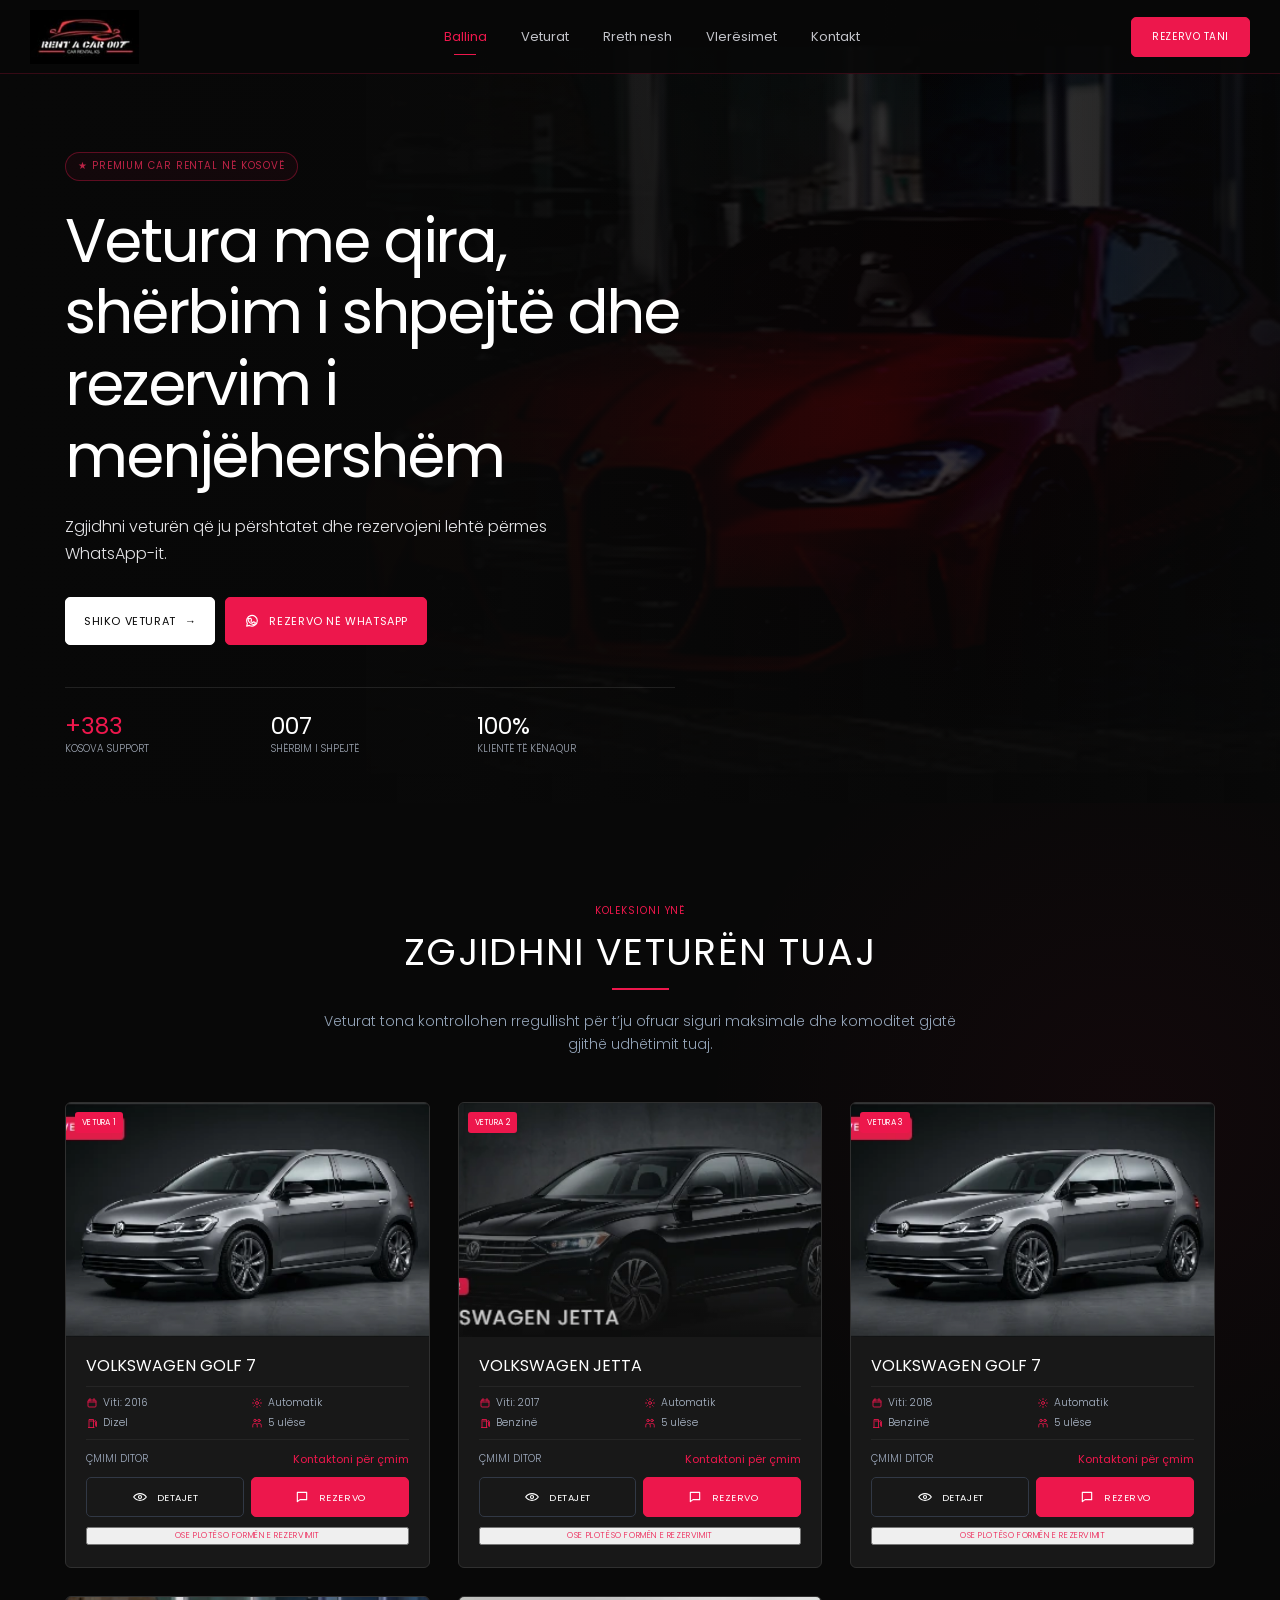
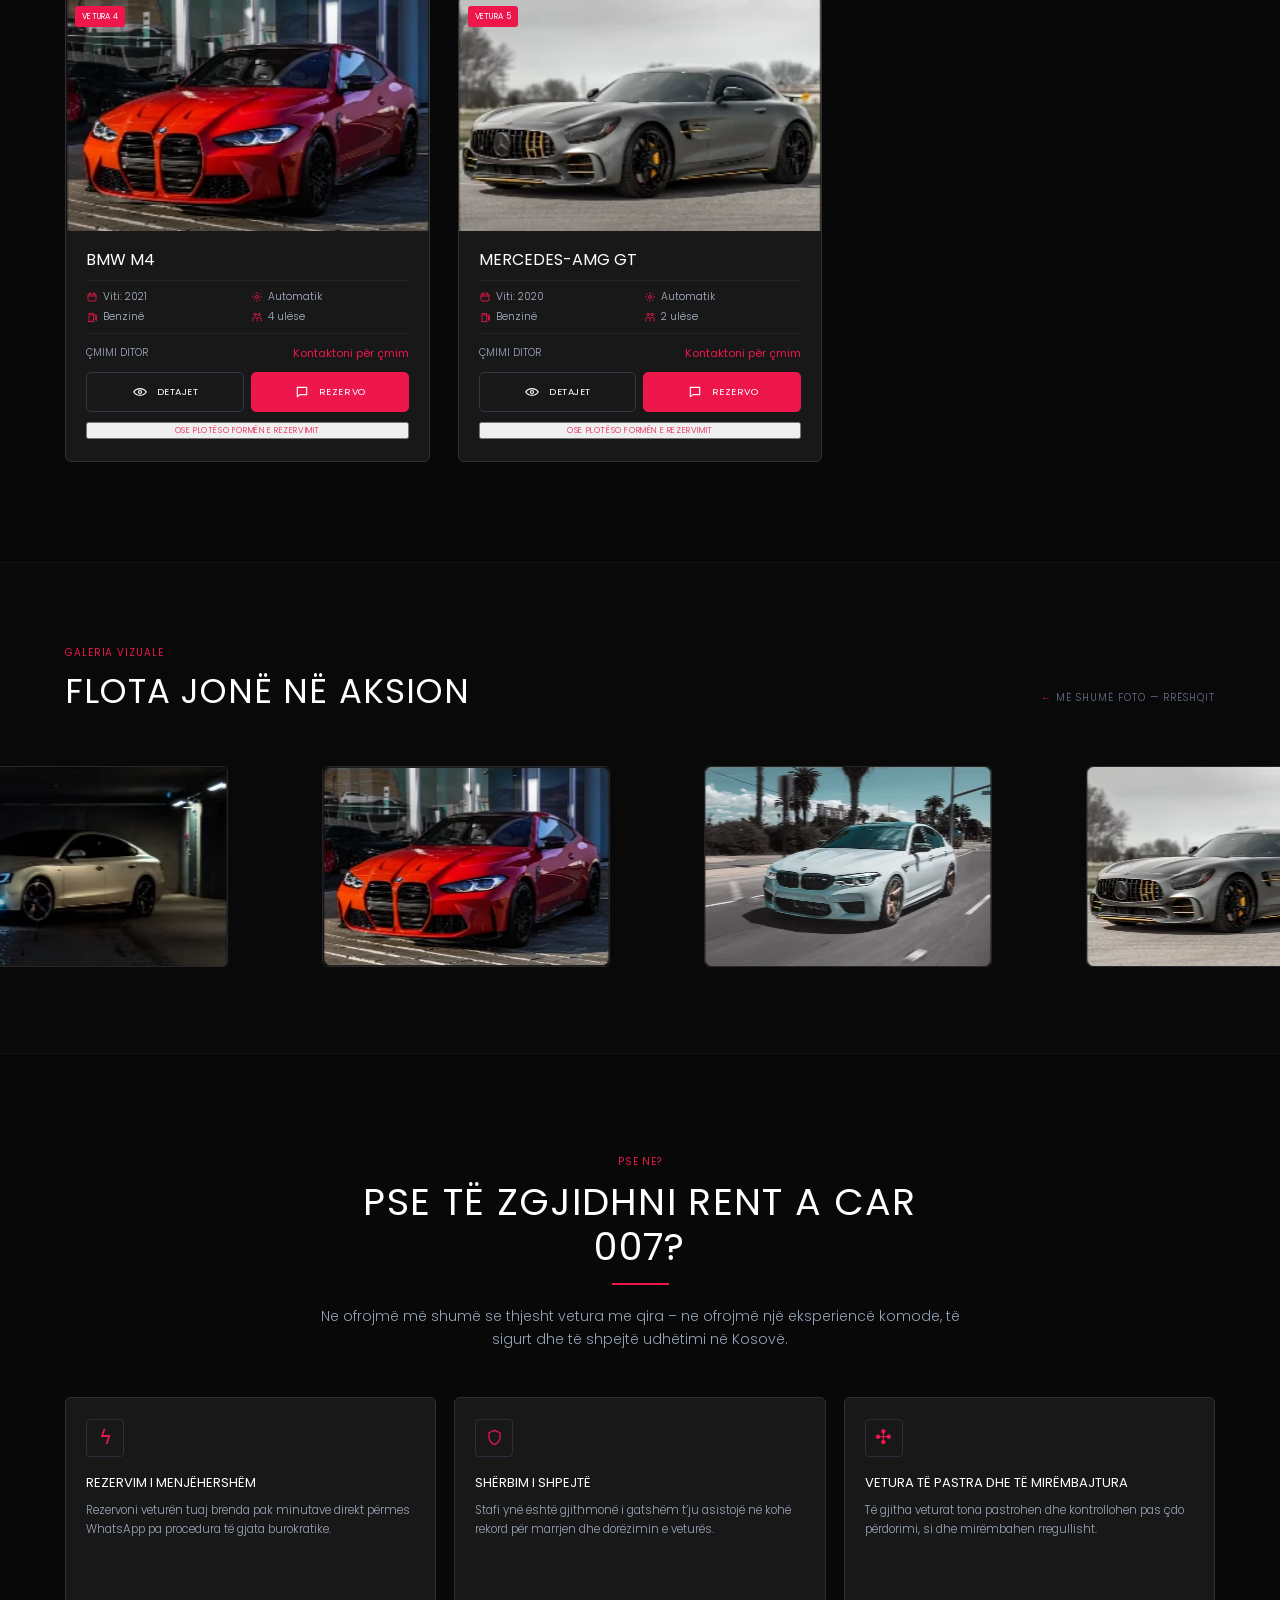
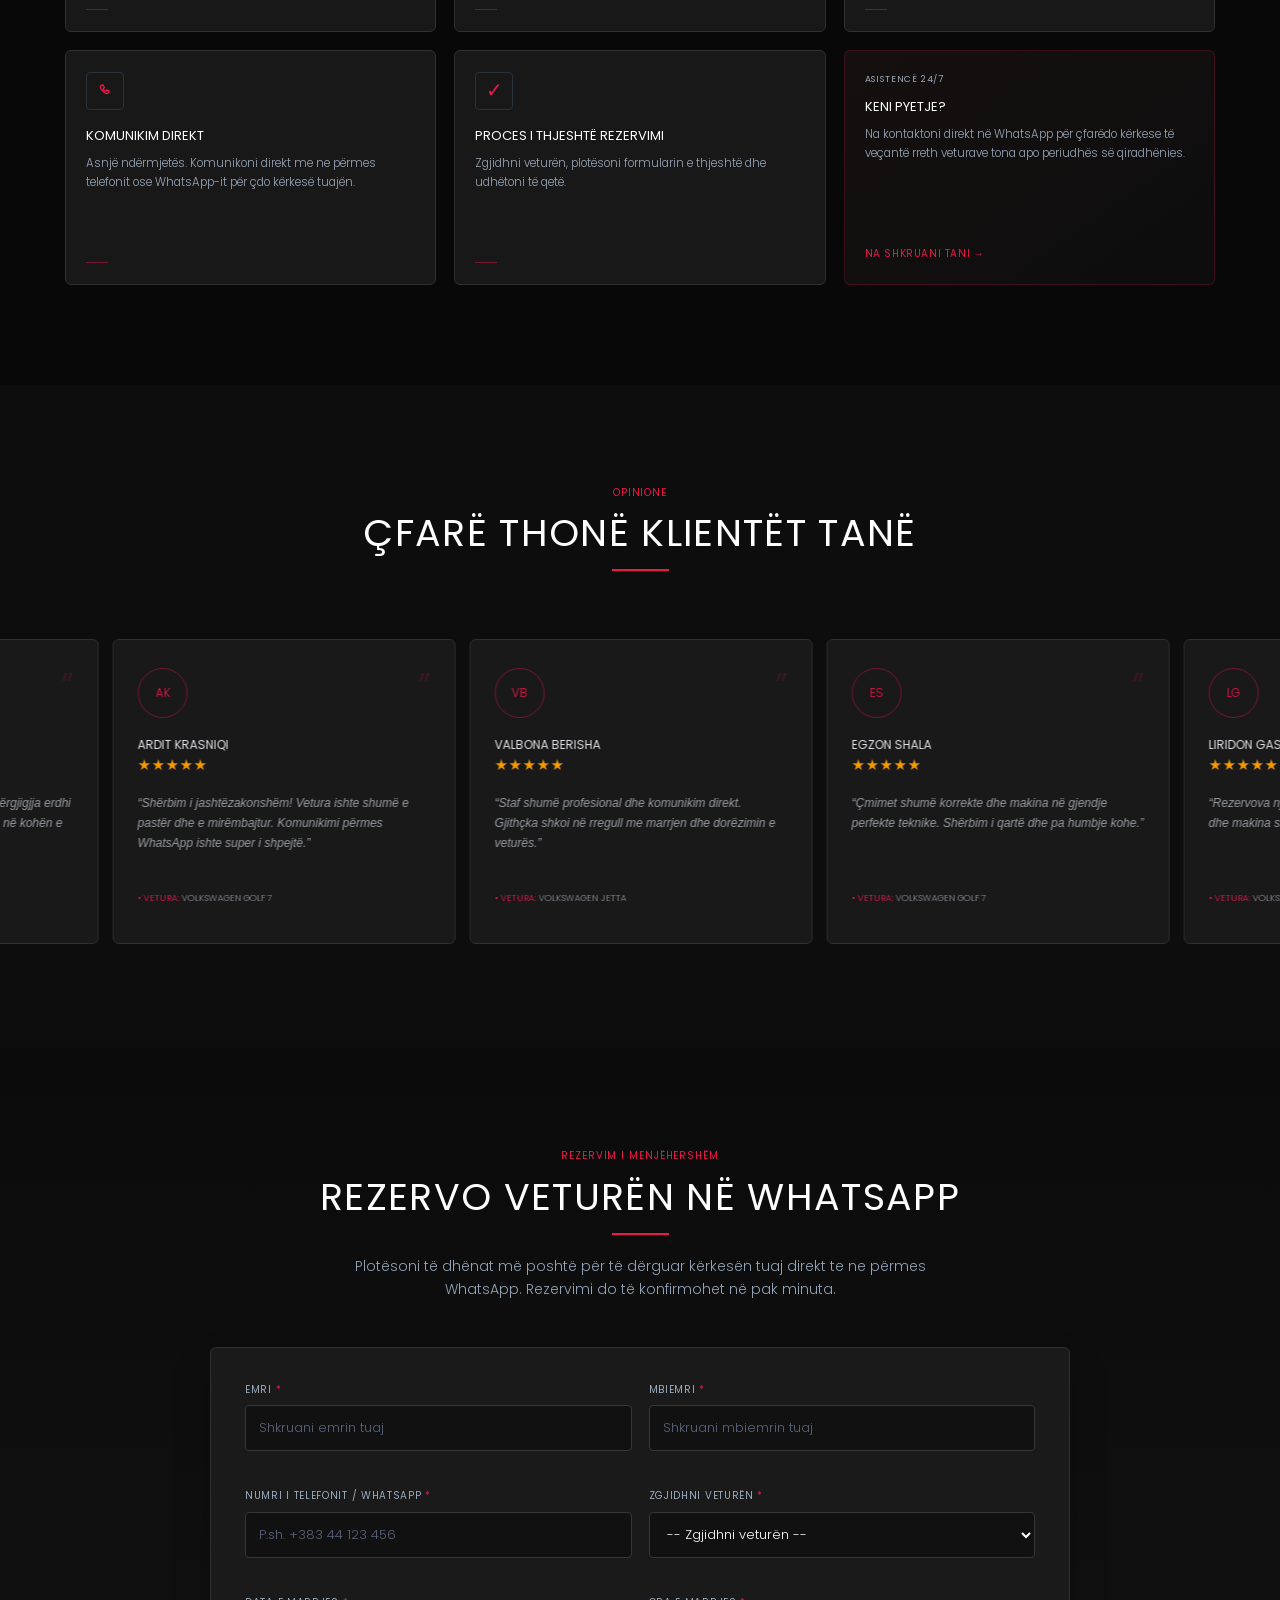
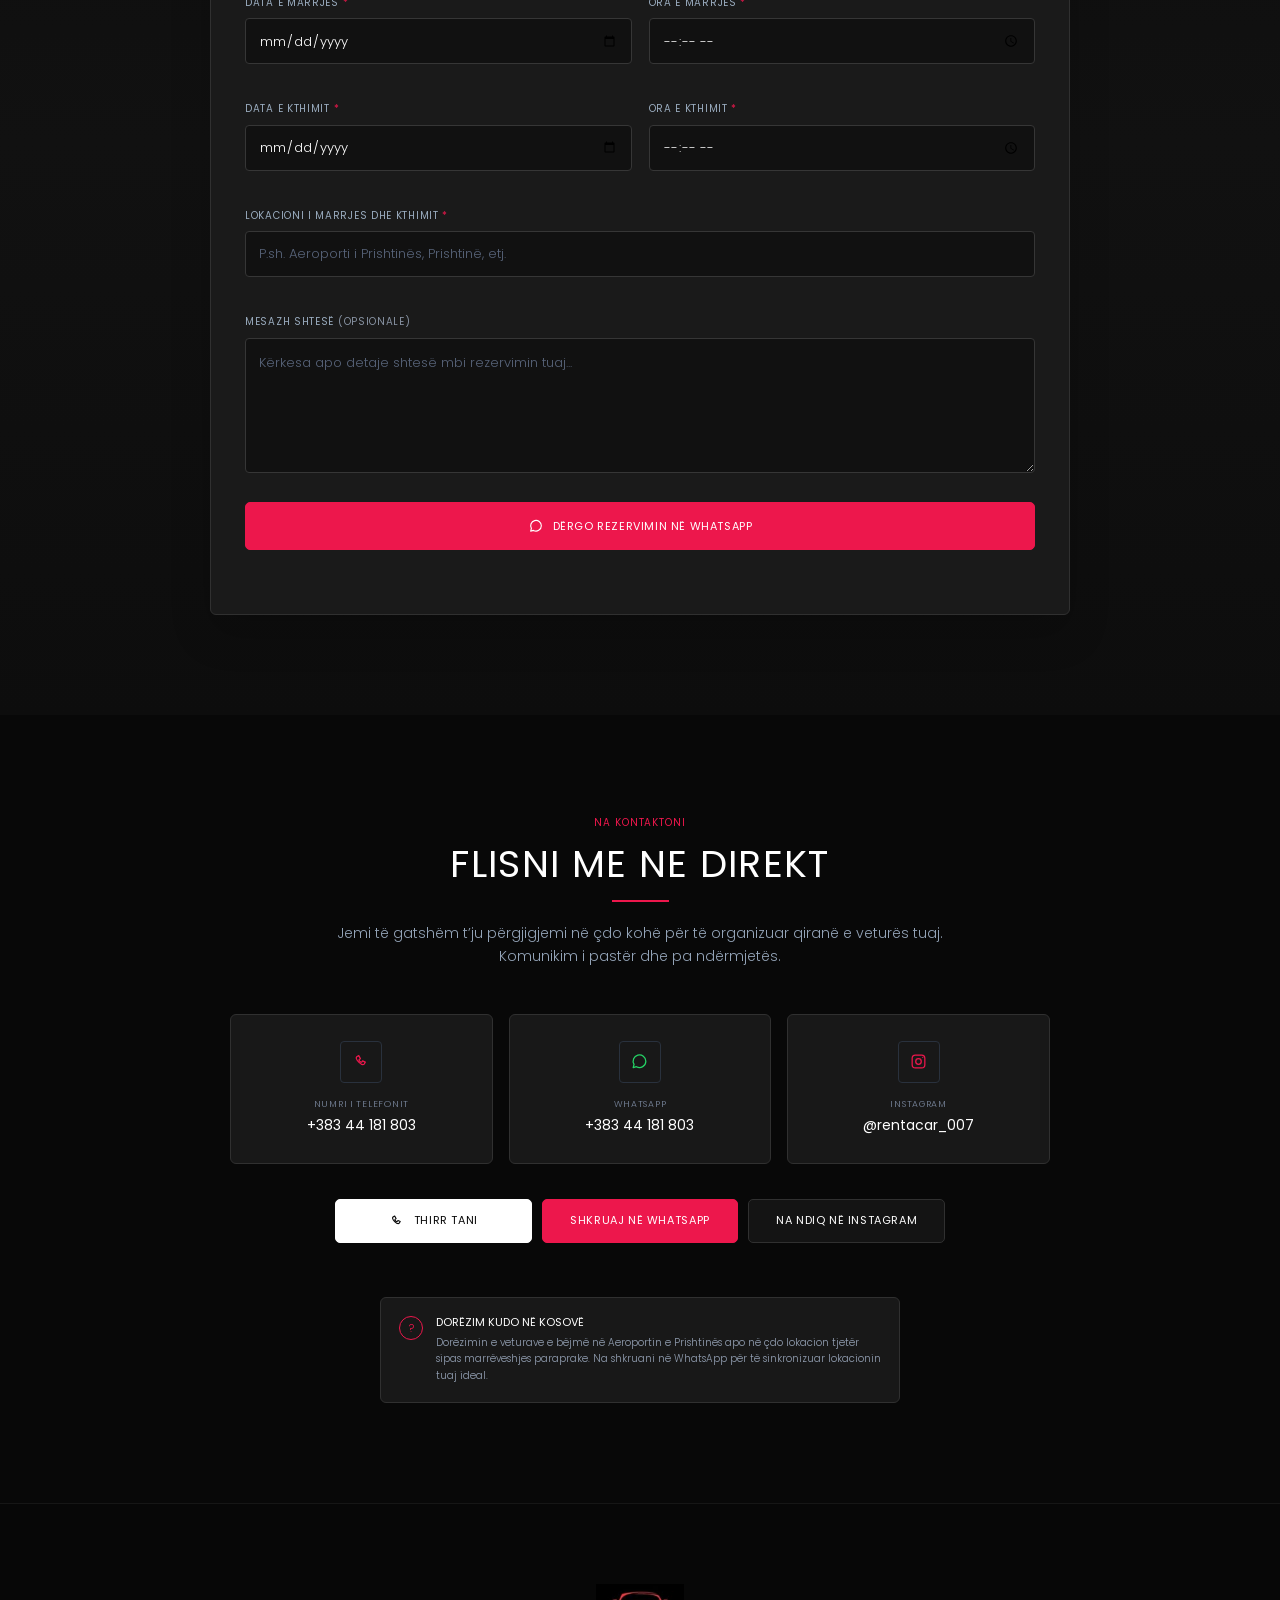
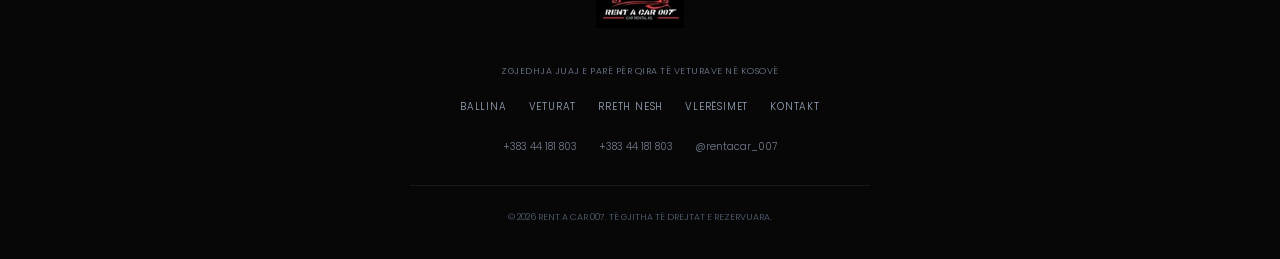
==== commit 13c47c5f: "xx" ====
--- a/index.html
+++ b/index.html
@@ -50,7 +50,7 @@
   <header class="site-header" id="siteHeader">
     <div class="header-inner container-wide">
       <a class="brand" href="#ballina" aria-label="Rent A Car 007 — Ballina">
-        <img src="assets/logo/rentacar007-logo.png" width="512" height="512" alt="Logoja Rent A Car 007">
+        <img src="assets/logo/rentacar007-logo.png" width="175" height="48" alt="Logoja Rent A Car 007">
       </a>
 
       <nav class="desktop-nav" aria-label="Navigimi kryesor">
@@ -72,7 +72,7 @@
   <div class="menu-overlay" id="menuOverlay" hidden></div>
   <aside class="mobile-menu" id="mobileMenu" aria-hidden="true" aria-label="Menyja mobile">
     <div class="mobile-menu-top">
-      <img src="assets/logo/rentacar007-logo.png" width="512" height="512" alt="Logoja Rent A Car 007">
+      <img src="assets/logo/rentacar007-logo.png" width="175" height="48" alt="Logoja Rent A Car 007">
       <button class="menu-close" id="menuClose" type="button" aria-label="Mbyll menynë">×</button>
     </div>
     <nav class="mobile-nav" aria-label="Navigimi mobile">
@@ -198,10 +198,9 @@
           <p class="eyebrow">Opinione</p>
           <h2 id="reviewsTitle">Çfarë thonë klientët tanë</h2>
           <span class="heading-line" aria-hidden="true"></span>
-          <p class="example-badge">Vlerësime të shembullit – deri në marrjen e opinioneve reale</p>
-        </div>
-      </div>
-      <div class="marquee reviews-marquee" data-marquee="right" data-speed="38" aria-label="Vlerësime shembull në lëvizje">
+        </div>
+      </div>
+      <div class="marquee reviews-marquee" data-marquee="right" data-speed="62" aria-label="Vlerësime të klientëve në lëvizje">
         <div class="marquee-track" id="reviewsTrack"></div>
       </div>
     </section>
@@ -334,7 +333,7 @@
   <footer class="site-footer">
     <div class="container footer-inner">
       <a href="#ballina" class="footer-logo" aria-label="Kthehu në ballinë">
-        <img src="assets/logo/rentacar007-logo.png" width="512" height="512" alt="Logoja Rent A Car 007">
+        <img src="assets/logo/rentacar007-logo.png" width="175" height="48" alt="Logoja Rent A Car 007">
       </a>
       <p class="footer-slogan">Zgjedhja juaj e parë për qira të veturave në Kosovë</p>
       <nav class="footer-nav" aria-label="Navigimi në fund të faqes">
--- a/css/style.css
+++ b/css/style.css
@@ -109,6 +109,20 @@
   --container: 1220px;
 }
 
+
+/* Ruaj hapësirë të dukshme në të dy anët në çdo ekran. */
+.container,
+.container-wide {
+  padding-inline: 0;
+}
+
+.hero-copy,
+.vehicle-card,
+.benefit-card,
+.contact-card {
+  min-width: 0;
+}
+
 .section-anchor {
   scroll-margin-top: calc(var(--header-height) + 10px);
 }
@@ -149,9 +163,10 @@
 }
 
 .brand img {
-  width: 52px;
-  height: 52px;
+  width: 126px;
+  height: 50px;
   object-fit: contain;
+  object-position: left center;
 }
 
 .desktop-nav {
@@ -322,9 +337,10 @@
 }
 
 .mobile-menu-top img {
-  width: 74px;
-  height: 74px;
+  width: 150px;
+  height: 60px;
   object-fit: contain;
+  object-position: left center;
 }
 
 .menu-close,
@@ -411,7 +427,8 @@
 .hero-content {
   position: relative;
   z-index: 2;
-  width: 100%;
+  width: min(100% - (var(--page-padding) * 2), var(--container));
+  margin-inline: auto;
   padding-top: 50px;
   padding-bottom: 48px;
 }
@@ -861,18 +878,14 @@
   background: #0d0d0d;
 }
 
-.example-badge {
-  width: fit-content;
-  margin: 18px auto 0;
-  padding: 5px 10px;
-  border: 1px solid rgba(255, 155, 0, 0.5);
-  border-radius: 4px;
-  background: rgba(255, 155, 0, 0.07);
-  color: #f3a000;
-  font-size: 8.5px;
-  font-weight: 400;
-  letter-spacing: 0.05em;
-  text-transform: uppercase;
+.reviews-marquee {
+  padding: 22px 0 4px;
+  contain: layout paint;
+}
+
+.reviews-marquee .marquee-track {
+  transform: translate3d(0, 0, 0);
+  backface-visibility: hidden;
 }
 
 .review-card {
@@ -1389,7 +1402,7 @@
 }
 
 @media (min-width: 360px) {
-  :root { --page-padding: 20px; }
+  :root { --page-padding: 22px; }
 
   .vehicle-body {
     padding: 13px 11px 12px;
@@ -1410,7 +1423,7 @@
 }
 
 @media (min-width: 393px) {
-  :root { --page-padding: 22px; }
+  :root { --page-padding: 24px; }
 
   .hero-actions {
     grid-template-columns: 1fr 1.2fr;
@@ -1516,7 +1529,7 @@
 
 @media (min-width: 768px) {
   :root {
-    --page-padding: 24px;
+    --page-padding: 28px;
     --header-height: 74px;
   }
 
@@ -1588,8 +1601,8 @@
   }
 
   .brand img {
-    width: 56px;
-    height: 56px;
+    width: 142px;
+    height: 54px;
   }
 
   .hero-content {
@@ -1643,11 +1656,11 @@
 }
 
 @media (max-width: 359px) {
-  :root { --page-padding: 18px; }
+  :root { --page-padding: 20px; }
 
   .brand img {
-    width: 48px;
-    height: 48px;
+    width: 116px;
+    height: 46px;
   }
 
   .menu-button {
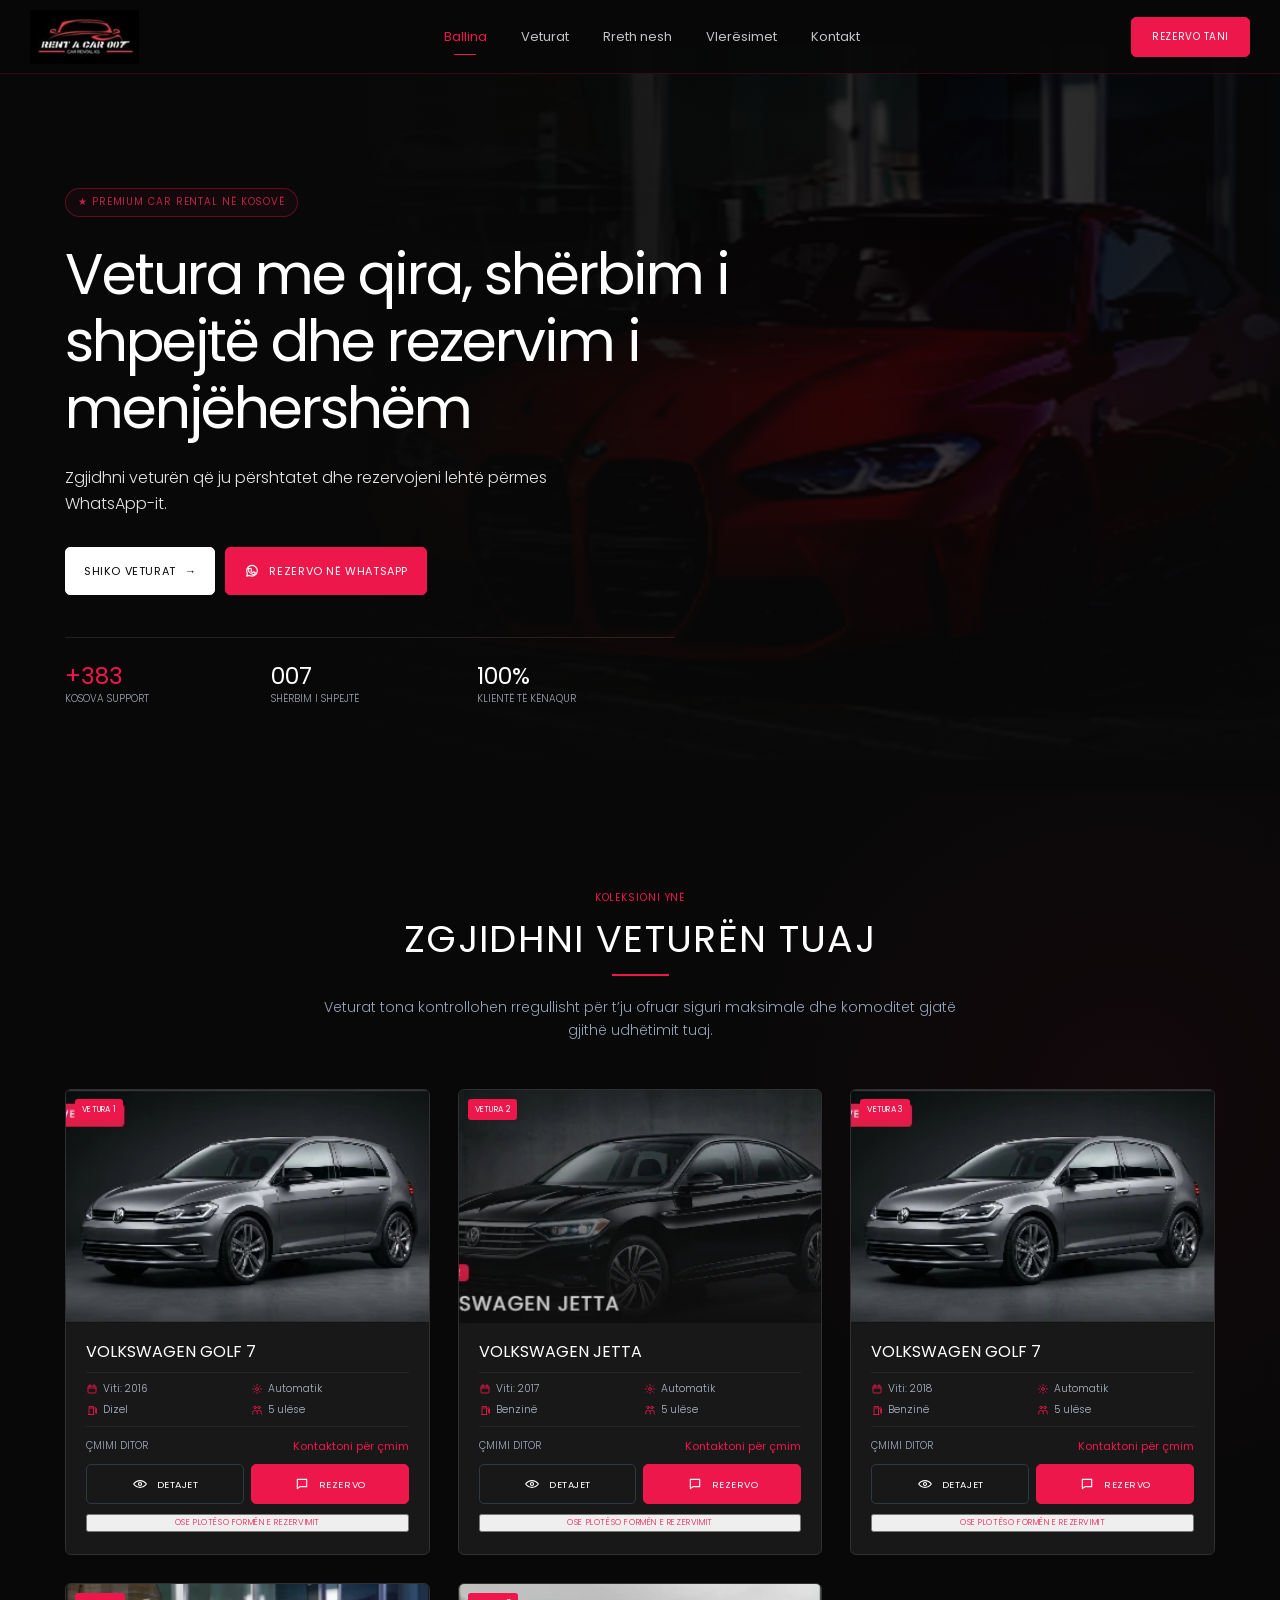
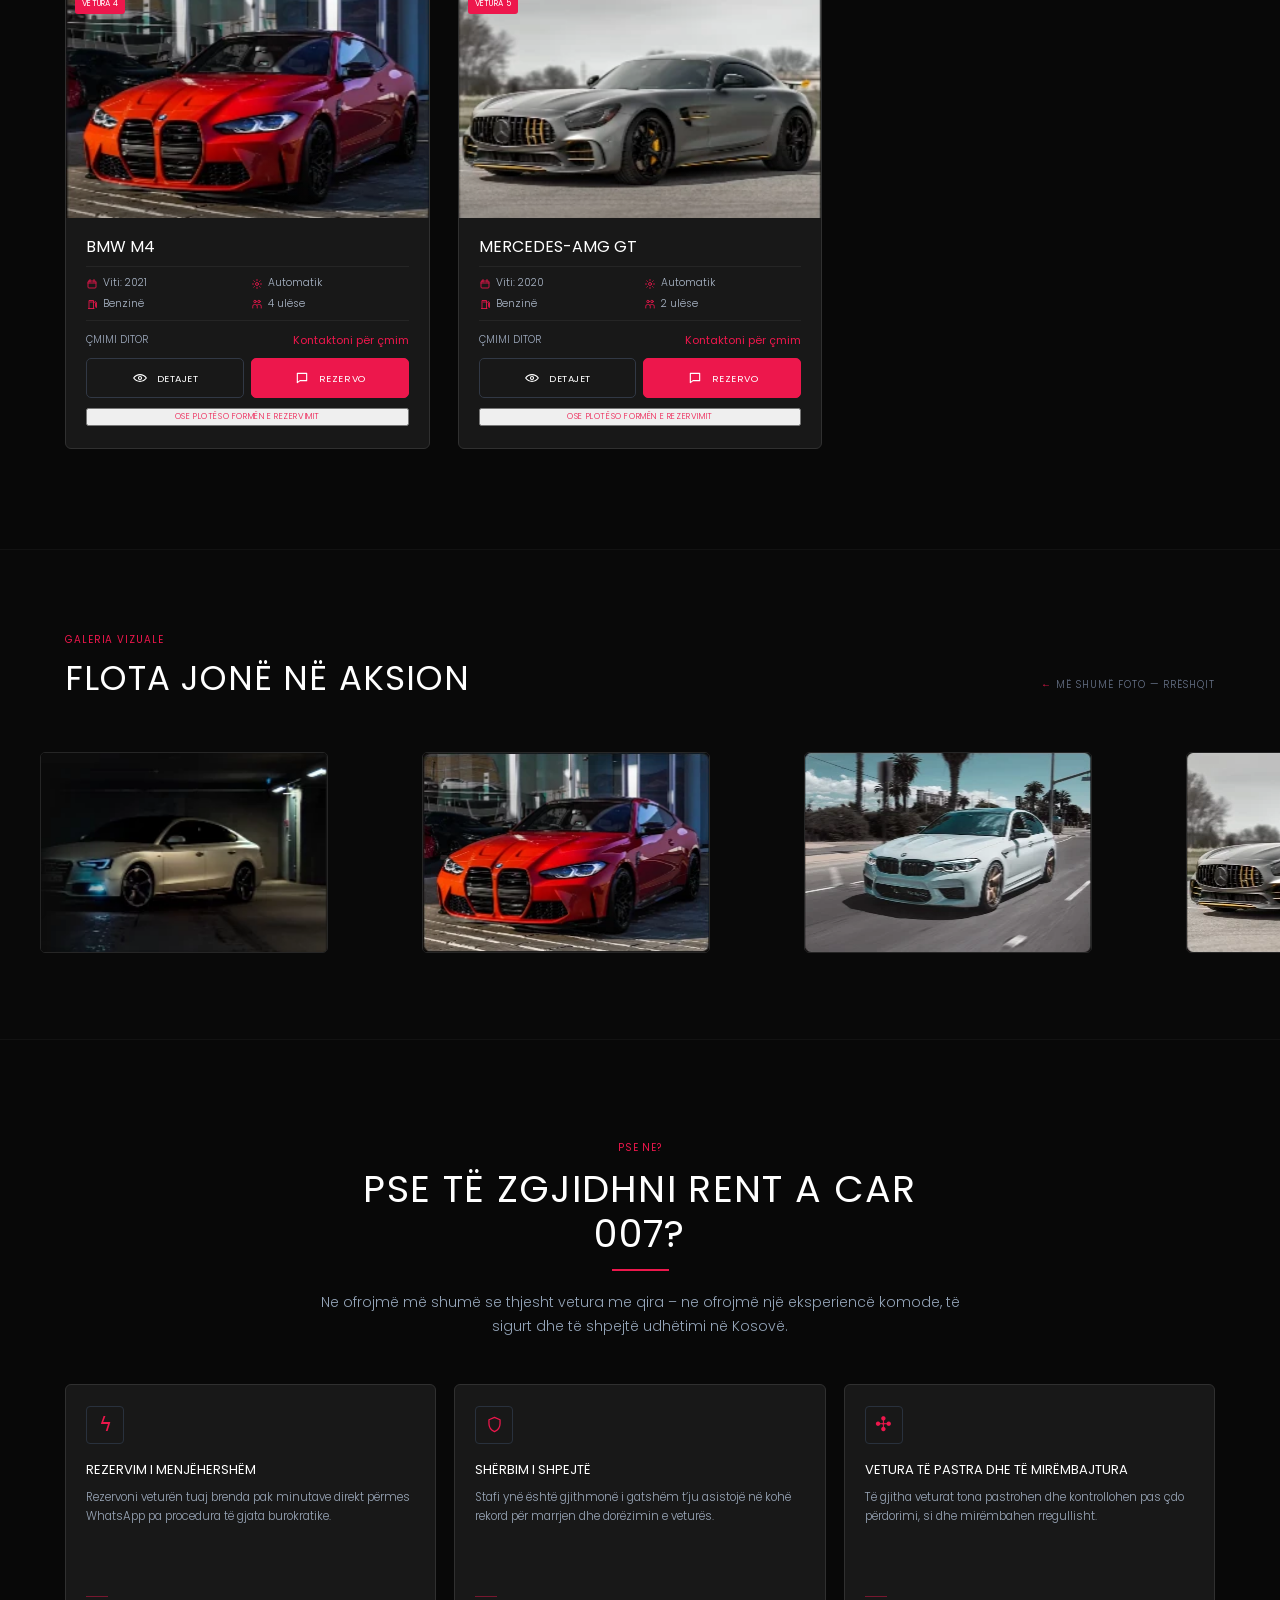
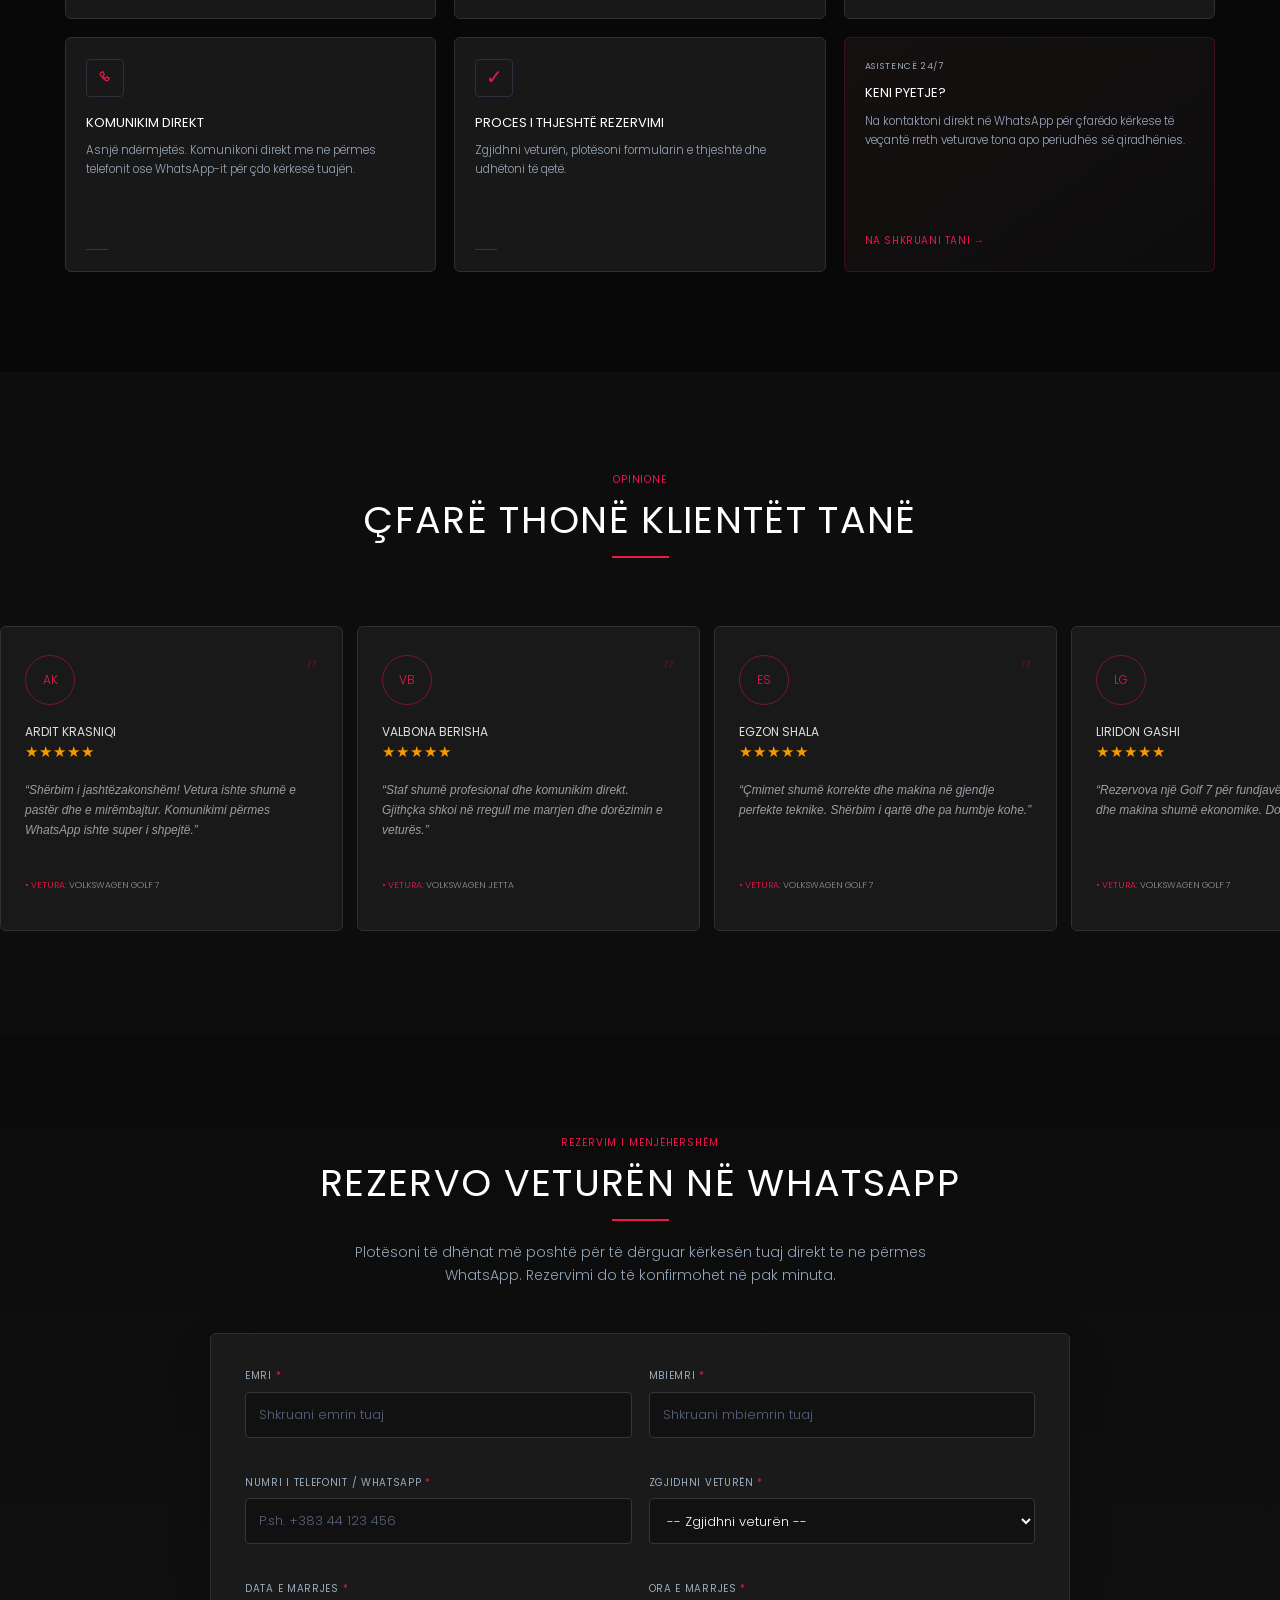
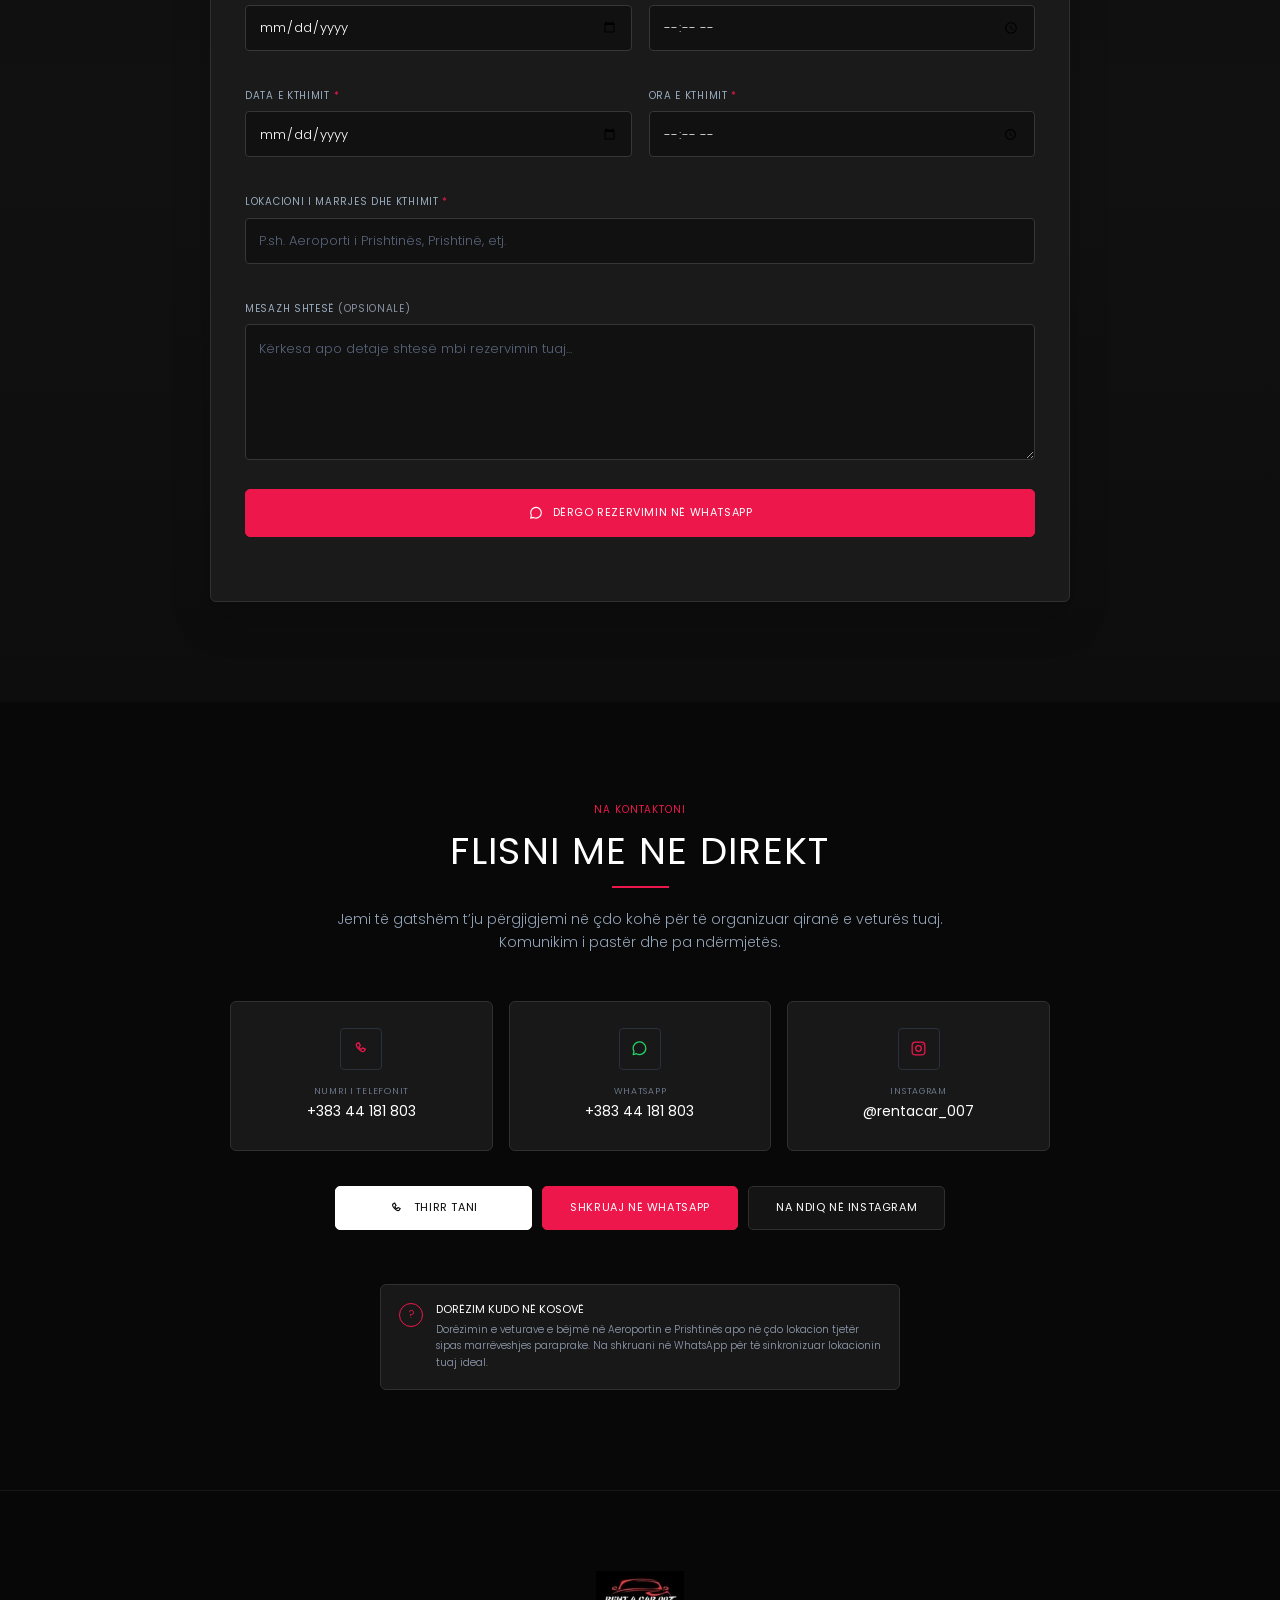
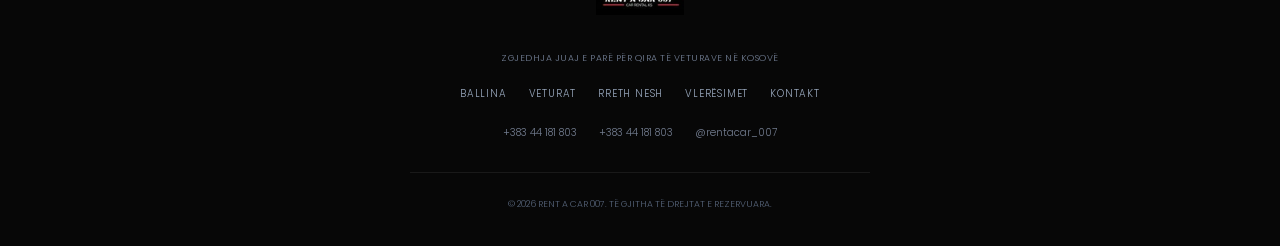
==== commit 1e95365a: "xxxx" ====
--- a/index.html
+++ b/index.html
@@ -14,7 +14,7 @@
   <link rel="preconnect" href="https://fonts.gstatic.com" crossorigin>
   <link href="https://fonts.googleapis.com/css2?family=Poppins:wght@300;400&display=swap" rel="stylesheet">
   <link rel="preload" href="assets/images/hero-car.webp" as="image" type="image/webp">
-  <link rel="stylesheet" href="css/style.css">
+  <link rel="stylesheet" href="css/style.css?v=20260714-2">
 
   <meta property="og:type" content="website">
   <meta property="og:title" content="Rent A Car 007 | Vetura me qira në Kosovë">
@@ -384,6 +384,6 @@
     </div>
   </div>
 
-  <script src="js/script.js" defer></script>
+  <script src="js/script.js?v=20260714-2" defer></script>
 </body>
 </html>
--- a/css/style.css
+++ b/css/style.css
@@ -459,7 +459,7 @@
 .hero h1 {
   max-width: 690px;
   margin-bottom: 22px;
-  font-size: clamp(38px, 11vw, 55px);
+  font-size: clamp(34px, 9.2vw, 50px);
   letter-spacing: -0.035em;
 }
 
@@ -760,6 +760,33 @@
   display: flex;
   gap: 14px;
   will-change: transform;
+  backface-visibility: hidden;
+  transform: translate3d(0, 0, 0);
+}
+
+.marquee-track.marquee-animated {
+  animation-duration: var(--marquee-duration, 30s);
+  animation-timing-function: linear;
+  animation-iteration-count: infinite;
+  animation-fill-mode: both;
+}
+
+.marquee[data-marquee="left"] .marquee-track.marquee-animated {
+  animation-name: marquee-move-left;
+}
+
+.marquee[data-marquee="right"] .marquee-track.marquee-animated {
+  animation-name: marquee-move-right;
+}
+
+@keyframes marquee-move-left {
+  from { transform: translate3d(0, 0, 0); }
+  to { transform: translate3d(calc(0px - var(--marquee-distance)), 0, 0); }
+}
+
+@keyframes marquee-move-right {
+  from { transform: translate3d(calc(0px - var(--marquee-distance)), 0, 0); }
+  to { transform: translate3d(0, 0, 0); }
 }
 
 .marquee-group {
@@ -881,11 +908,6 @@
 .reviews-marquee {
   padding: 22px 0 4px;
   contain: layout paint;
-}
-
-.reviews-marquee .marquee-track {
-  transform: translate3d(0, 0, 0);
-  backface-visibility: hidden;
 }
 
 .review-card {
@@ -1550,7 +1572,7 @@
   }
 
   .hero h1 {
-    font-size: 58px;
+    font-size: 53px;
   }
 
   .hero-description {
@@ -1624,7 +1646,7 @@
   }
 
   .hero h1 {
-    font-size: 58px;
+    font-size: 54px;
   }
 
   .vehicle-grid {
@@ -1651,7 +1673,7 @@
 
 @media (min-width: 1280px) {
   .hero h1 {
-    font-size: 61px;
+    font-size: 57px;
   }
 }
 
@@ -1673,7 +1695,7 @@
   }
 
   .hero h1 {
-    font-size: 36px;
+    font-size: 32px;
   }
 
   .hero-description {
@@ -1718,15 +1740,14 @@
   }
 }
 
-@media (hover: hover) and (pointer: fine) {
-  .marquee:hover .marquee-track {
-    animation-play-state: paused;
-  }
-}
-
 @media (prefers-reduced-motion: reduce) {
   html {
     scroll-behavior: auto;
+  }
+
+  .marquee-track.marquee-animated {
+    animation: none;
+    transform: translate3d(0, 0, 0);
   }
 
   .reveal {
